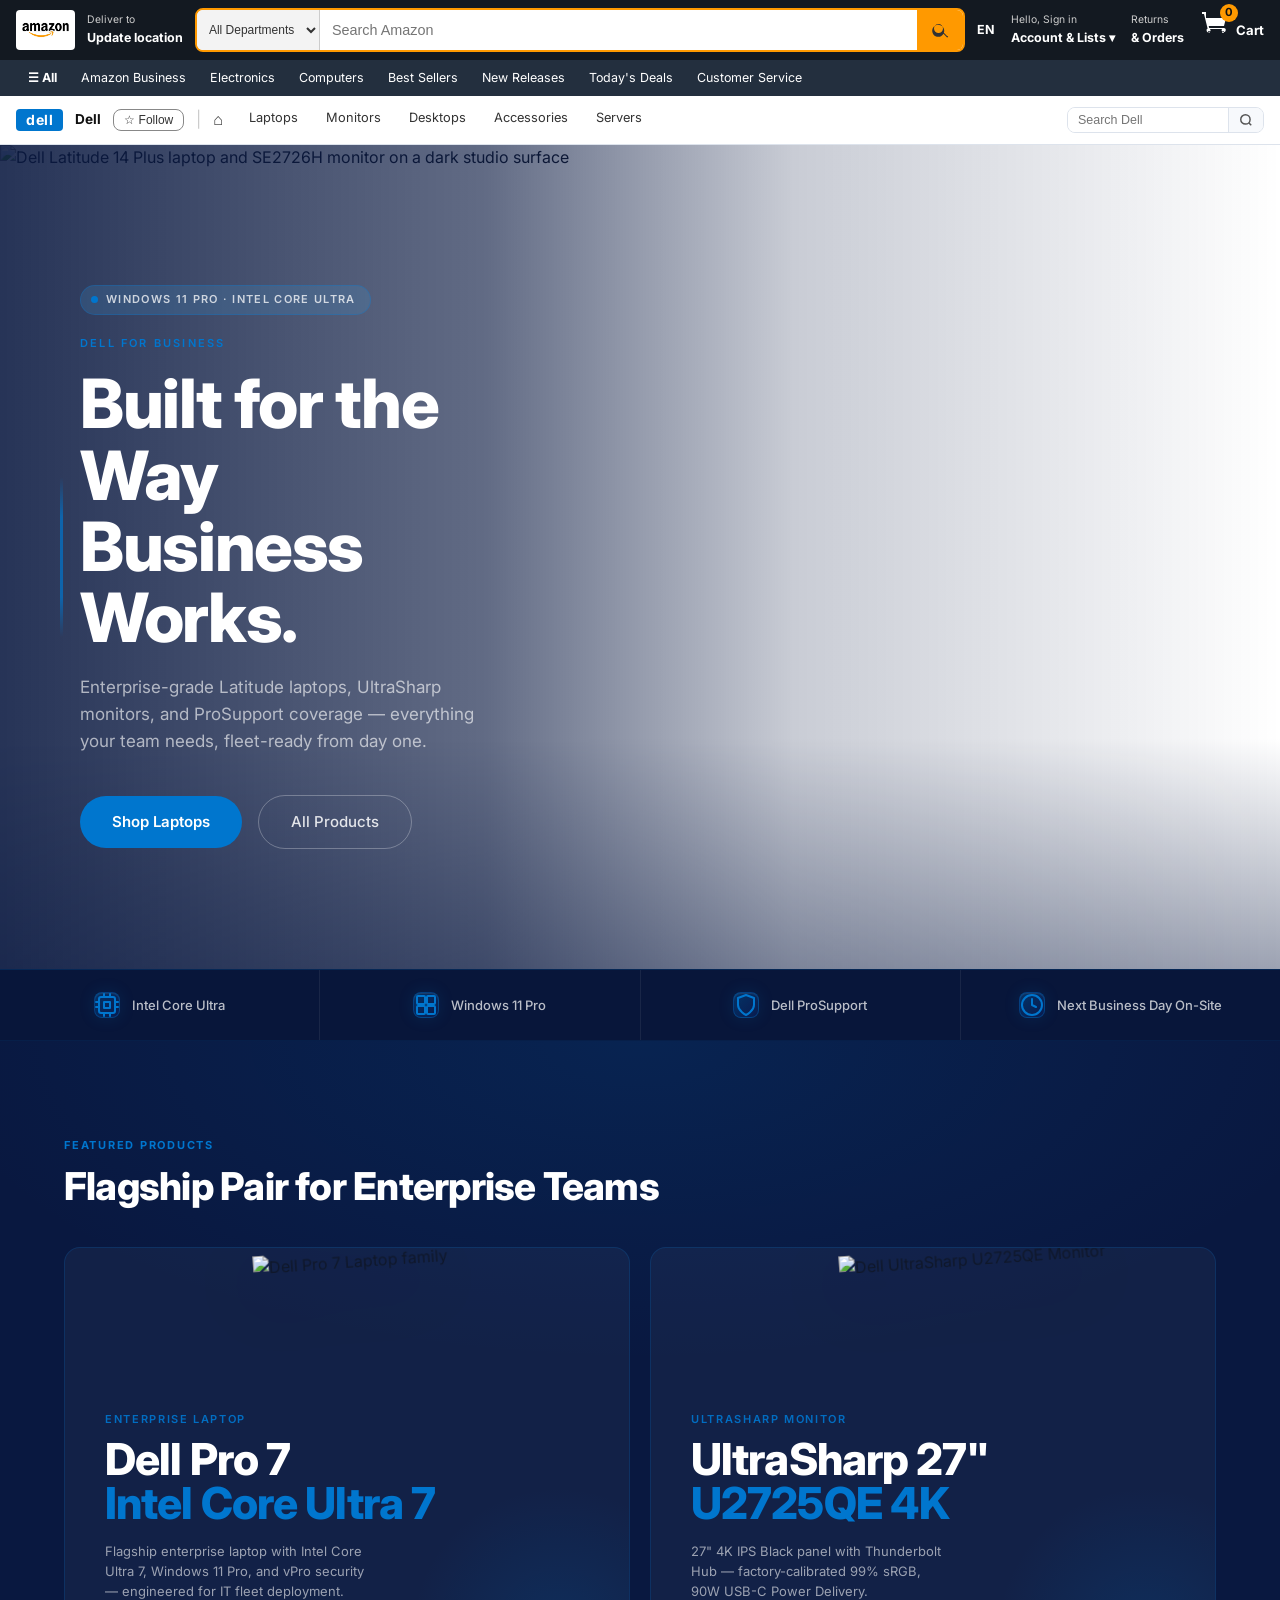
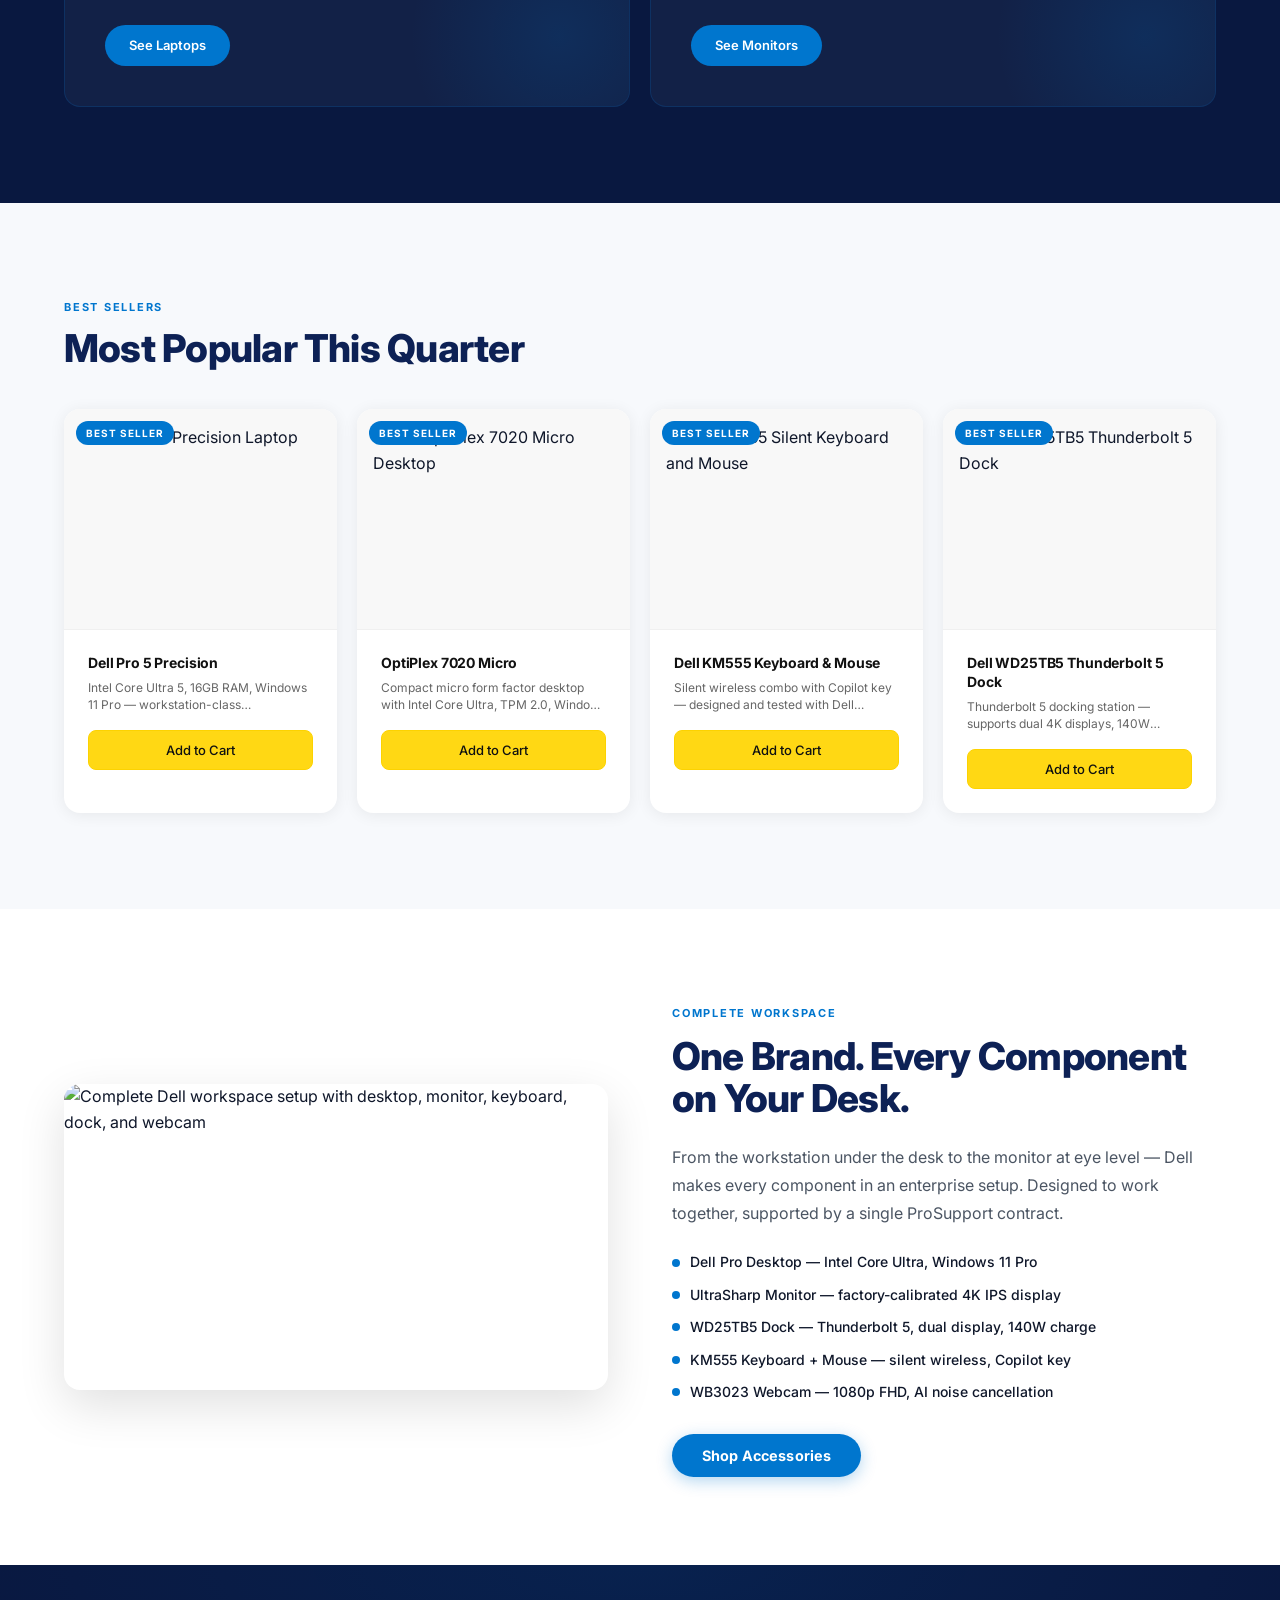
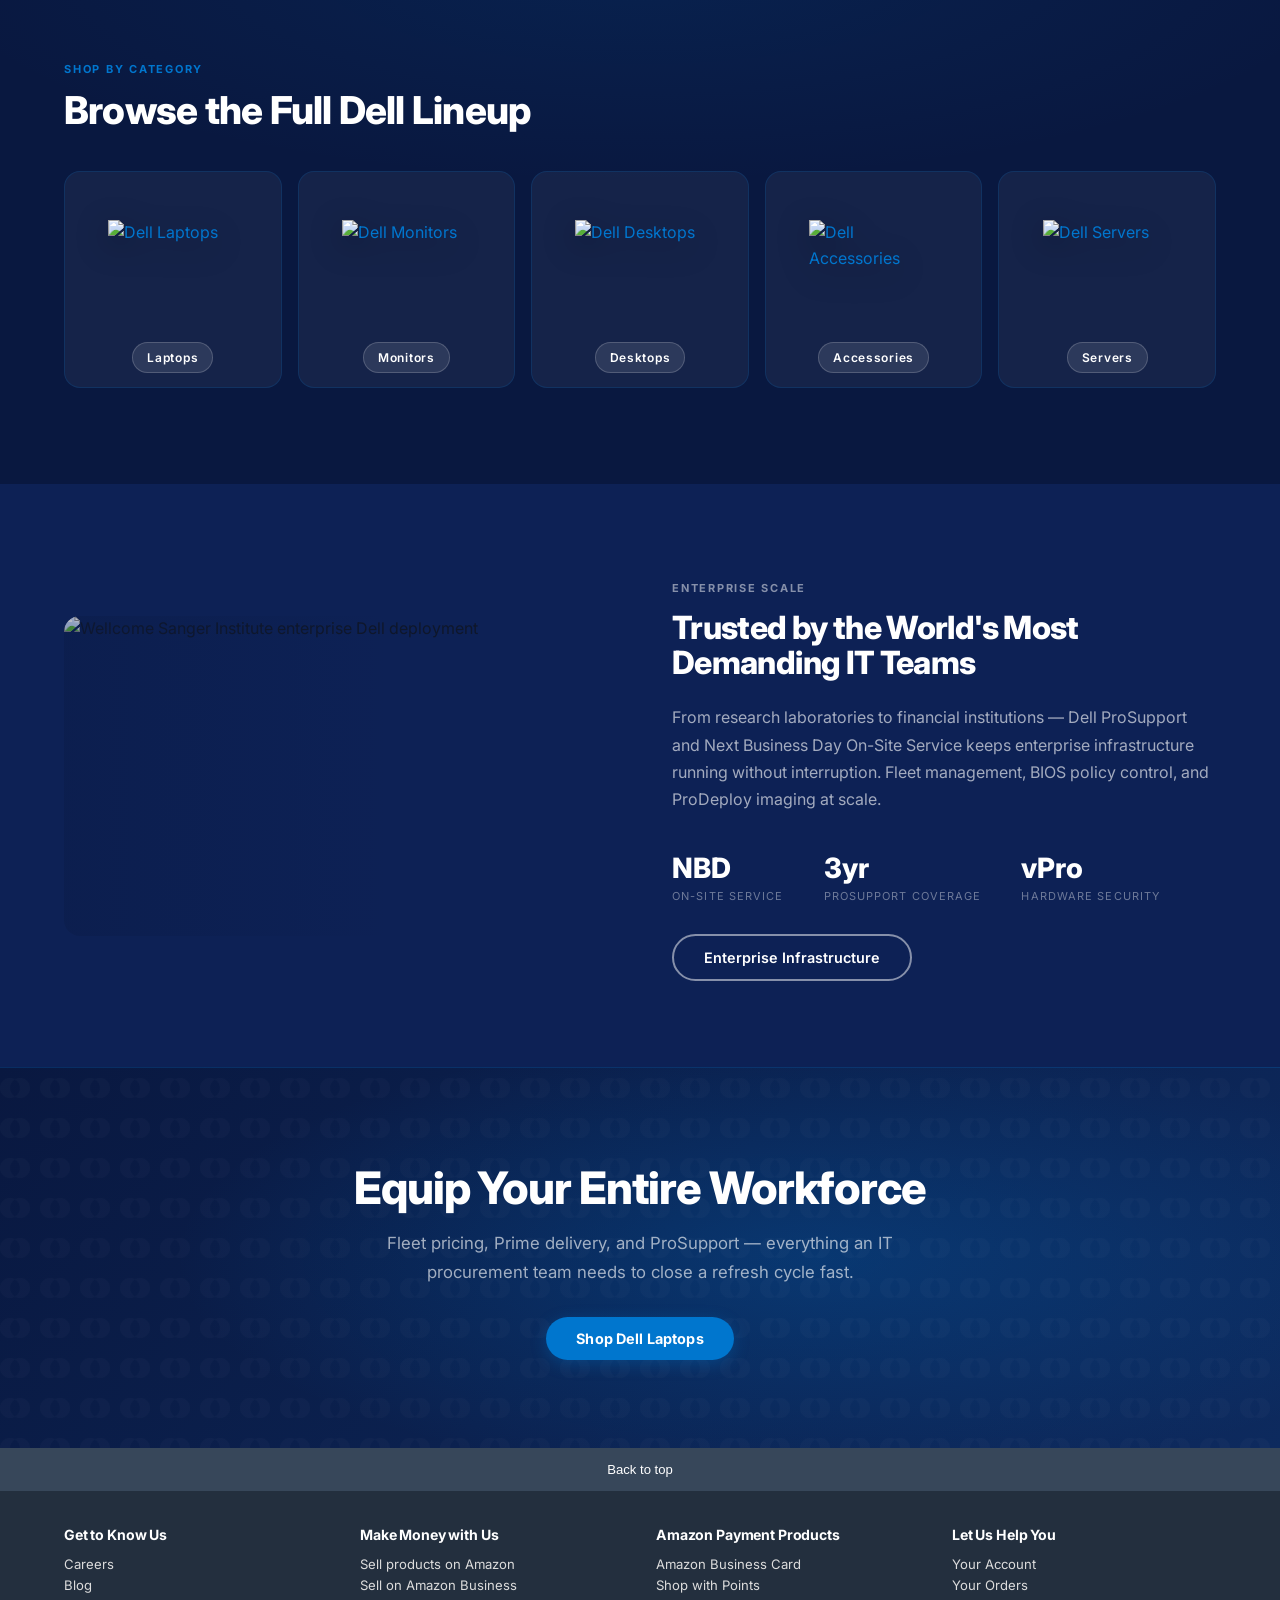
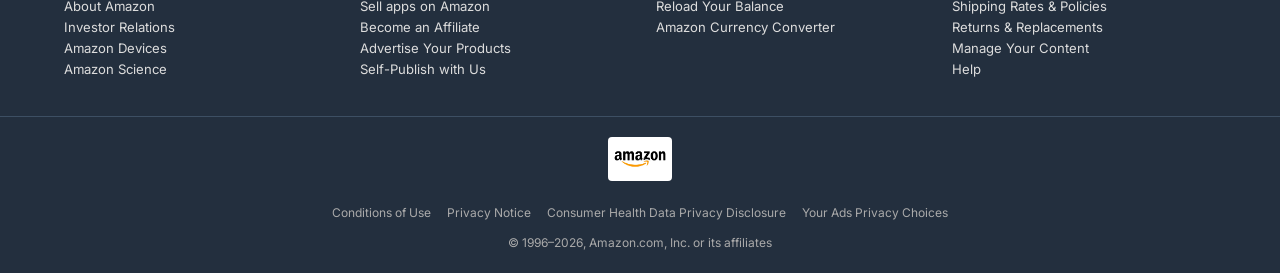
==== index.html @ 167cfe48 "Add homepage — hero embed, featured duo, best sellers, workspace, category tiles, enterprise strip C" ====
<!DOCTYPE html>
<html lang="en">
<head>
  <meta charset="UTF-8">
  <meta name="viewport" content="width=device-width, initial-scale=1.0">
  <title>Dell Technologies | Dell for Business on Amazon</title>
  <link rel="icon" href="favicon.svg" type="image/svg+xml">
  <link rel="stylesheet" href="styles.css">
  <style>
    /* ── Featured Duo ── */
    .featured-duo {
      background: var(--brand-dark);
      padding: var(--space-2xl) 0;
      position: relative;
      overflow: hidden;
    }
    .featured-duo::before {
      content: '';
      position: absolute;
      inset: 0;
      background: radial-gradient(ellipse 80% 60% at 50% 0%, rgba(0,118,206,0.12) 0%, transparent 70%);
      pointer-events: none;
    }
    .featured-duo .container { position: relative; z-index: 1; }
    .duo-grid {
      display: grid;
      grid-template-columns: 1fr 1fr;
      gap: 20px;
      margin-top: var(--space-lg);
    }
    .duo-card {
      position: relative;
      background: rgba(255,255,255,0.04);
      border: 1px solid rgba(0,118,206,0.2);
      border-radius: 16px;
      overflow: hidden;
      min-height: 460px;
      padding: var(--space-lg);
      display: flex;
      flex-direction: column;
      justify-content: flex-end;
      transition: transform 0.3s ease, box-shadow 0.3s ease;
    }
    .duo-card:hover {
      transform: translateY(-4px);
      box-shadow: 0 24px 48px rgba(0,118,206,0.18);
    }
    .duo-glow {
      position: absolute;
      bottom: -80px;
      right: -80px;
      width: 300px;
      height: 300px;
      background: radial-gradient(ellipse, #0076CE 0%, transparent 70%);
      opacity: 0.15;
      pointer-events: none;
      transition: opacity 0.3s ease;
    }
    .duo-card:hover .duo-glow { opacity: 0.25; }
    .duo-product-img {
      position: absolute;
      top: 0;
      right: -5%;
      width: 70%;
      height: 62%;
      object-fit: contain;
      object-position: right top;
      transform: rotate(-4deg) translateY(-2%);
      filter: drop-shadow(0 20px 40px rgba(0,0,0,0.5));
      pointer-events: none;
    }
    .duo-content { position: relative; z-index: 2; }
    .duo-descriptor {
      font-size: 11px;
      letter-spacing: 0.15em;
      text-transform: uppercase;
      color: rgba(0,118,206,0.9);
      margin-bottom: 8px;
      font-weight: 600;
    }
    .duo-product-name {
      font-size: clamp(28px, 3.5vw, 44px);
      font-weight: 800;
      line-height: 1.0;
      margin-bottom: var(--space-sm);
      letter-spacing: -0.02em;
    }
    .duo-name-main { color: #ffffff; display: block; }
    .duo-name-model { color: #0076CE; display: block; }
    .duo-tagline {
      font-size: 13px;
      color: rgba(255,255,255,0.58);
      line-height: 1.55;
      margin-bottom: var(--space-md);
      max-width: 260px;
    }
    .duo-cta {
      display: inline-flex;
      align-items: center;
      padding: 10px 24px;
      background: var(--brand-blue);
      color: #ffffff;
      border-radius: 999px;
      font-size: 13px;
      font-weight: 600;
      cursor: pointer;
      transition: opacity 0.2s ease, transform 0.2s ease;
      text-decoration: none;
    }
    .duo-cta:hover { opacity: 0.88; transform: scale(1.02); text-decoration: none; }

    /* ── Best Sellers ── */
    .best-sellers {
      background: var(--light-gray);
      padding: var(--space-2xl) 0;
    }
    .best-sellers-grid {
      display: grid;
      grid-template-columns: repeat(4, 1fr);
      gap: 20px;
      margin-top: var(--space-lg);
    }
    .product-card {
      position: relative;
      background: #ffffff;
      border-radius: 16px;
      box-shadow: var(--card-shadow);
      overflow: hidden;
      transition: transform 0.25s ease, box-shadow 0.25s ease;
    }
    .product-card:hover {
      transform: translateY(-4px);
      box-shadow: 0 12px 32px rgba(0,0,0,0.12);
    }
    .best-seller-badge {
      position: absolute;
      top: 12px;
      left: 12px;
      z-index: 2;
      background: var(--brand-blue);
      color: #ffffff;
      font-size: 10px;
      font-weight: 700;
      letter-spacing: 0.1em;
      padding: 4px 10px;
      border-radius: 999px;
    }
    .card-img-wrap {
      position: relative;
      height: 220px;
      background: #f8f8f8;
      overflow: hidden;
    }
    .card-img {
      width: 100%;
      height: 100%;
      object-fit: contain;
      padding: 16px;
    }
    .card-body {
      padding: var(--space-md);
      border-top: 1px solid #f0f0f0;
    }
    .card-name {
      font-size: 14px;
      font-weight: 700;
      color: #111111;
      margin-bottom: 6px;
      line-height: 1.35;
    }
    .card-desc {
      font-size: 12px;
      color: #666666;
      line-height: 1.45;
      margin-bottom: var(--space-sm);
      display: -webkit-box;
      -webkit-line-clamp: 2;
      -webkit-box-orient: vertical;
      overflow: hidden;
    }
    .card-atc {
      display: block;
      width: 100%;
      padding: 9px 0;
      background: #FFD814;
      border: 1px solid #FCD200;
      border-radius: 8px;
      font-size: 13px;
      font-weight: 500;
      color: #0F1111;
      text-align: center;
      cursor: pointer;
    }

    /* ── Complete Workspace ── */
    .workspace-section {
      background: var(--white);
      padding: var(--space-2xl) 0;
    }
    .workspace-inner {
      display: grid;
      grid-template-columns: 1fr 1fr;
      gap: var(--space-xl);
      align-items: center;
    }
    .workspace-visual {
      border-radius: 16px;
      overflow: hidden;
      box-shadow: 0 16px 48px rgba(0,0,0,0.12);
    }
    .workspace-visual img {
      width: 100%;
      height: 100%;
      object-fit: cover;
      display: block;
    }
    .workspace-content {}
    .workspace-content .eyebrow {
      display: block;
      font-size: 11px;
      font-weight: 700;
      letter-spacing: 0.16em;
      text-transform: uppercase;
      color: var(--brand-blue);
      margin-bottom: 12px;
    }
    .workspace-content h2 {
      color: var(--brand-dark-tint);
      margin-bottom: var(--space-md);
    }
    .workspace-content p {
      color: var(--text-muted);
      font-size: 1rem;
      line-height: 1.75;
      margin-bottom: var(--space-md);
    }
    .workspace-includes {
      display: flex;
      flex-direction: column;
      gap: 10px;
      margin-bottom: var(--space-lg);
    }
    .workspace-item {
      display: flex;
      align-items: center;
      gap: 10px;
      font-size: 14px;
      color: var(--text);
      font-weight: 500;
    }
    .workspace-item-dot {
      width: 8px;
      height: 8px;
      border-radius: 50%;
      background: var(--brand-blue);
      flex-shrink: 0;
    }

    /* ── Category Tiles ── */
    .category-tiles-section {
      background: var(--brand-dark);
      padding: var(--space-2xl) 0;
      position: relative;
      overflow: hidden;
    }
    .category-tiles-section::before {
      content: '';
      position: absolute;
      inset: 0;
      background: radial-gradient(ellipse 80% 60% at 50% 0%, rgba(0,118,206,0.1) 0%, transparent 70%);
      pointer-events: none;
    }
    .category-tiles-section .container { position: relative; z-index: 1; }
    .tiles-grid {
      display: grid;
      grid-template-columns: repeat(5, 1fr);
      gap: 16px;
      margin-top: var(--space-lg);
    }
    .category-tile {
      position: relative;
      background: rgba(255,255,255,0.05);
      border: 1px solid rgba(0,118,206,0.18);
      border-radius: 16px;
      overflow: hidden;
      aspect-ratio: 1;
      display: flex;
      flex-direction: column;
      align-items: center;
      justify-content: center;
      cursor: pointer;
      transition: transform 0.2s ease, background 0.2s ease, box-shadow 0.2s ease;
      text-decoration: none;
    }
    .category-tile:hover {
      transform: scale(1.04);
      background: rgba(0,118,206,0.12);
      box-shadow: 0 8px 24px rgba(0,118,206,0.2);
      text-decoration: none;
    }
    .tile-img {
      width: 60%;
      height: 55%;
      object-fit: contain;
      filter: drop-shadow(0 8px 16px rgba(0,0,0,0.4));
    }
    .tile-label {
      position: absolute;
      bottom: 14px;
      background: rgba(255,255,255,0.1);
      color: #ffffff;
      font-size: 12px;
      font-weight: 600;
      letter-spacing: 0.06em;
      padding: 5px 14px;
      border-radius: 999px;
      border: 1px solid rgba(255,255,255,0.18);
    }

    /* ── Enterprise Strip ── */
    .enterprise-strip {
      background: var(--brand-dark-tint);
      padding: var(--space-2xl) 0;
      position: relative;
      overflow: hidden;
    }
    .enterprise-inner {
      display: grid;
      grid-template-columns: 1fr 1fr;
      gap: var(--space-xl);
      align-items: center;
    }
    .enterprise-visual {
      position: relative;
      border-radius: 16px;
      overflow: hidden;
      min-height: 320px;
    }
    .enterprise-visual img {
      width: 100%;
      height: 100%;
      object-fit: cover;
      display: block;
    }
    .enterprise-visual-overlay {
      position: absolute;
      inset: 0;
      background: linear-gradient(90deg, rgba(9,24,64,0.3) 0%, transparent 60%);
    }
    .enterprise-content {}
    .enterprise-content .eyebrow {
      display: block;
      font-size: 11px;
      font-weight: 700;
      letter-spacing: 0.16em;
      text-transform: uppercase;
      color: rgba(255,255,255,0.5);
      margin-bottom: 12px;
    }
    .enterprise-content h2 {
      color: #ffffff;
      margin-bottom: var(--space-md);
      font-size: clamp(1.6rem, 2.5vw, 2.2rem);
    }
    .enterprise-content p {
      color: rgba(255,255,255,0.62);
      font-size: 1rem;
      line-height: 1.7;
      margin-bottom: var(--space-lg);
    }
    .enterprise-stats {
      display: flex;
      gap: var(--space-lg);
      margin-bottom: var(--space-lg);
    }
    .e-stat {}
    .e-stat-num {
      font-size: 28px;
      font-weight: 800;
      color: #ffffff;
      display: block;
      line-height: 1.1;
    }
    .e-stat-label {
      font-size: 11px;
      text-transform: uppercase;
      letter-spacing: 0.1em;
      color: rgba(255,255,255,0.4);
      margin-top: 4px;
      display: block;
    }

    /* ── CTA Banner ── */
    .cta-banner {
      background: linear-gradient(135deg, var(--brand-dark) 0%, #0d2a5e 100%);
      padding: var(--space-2xl) 0;
      text-align: center;
      border-top: 1px solid rgba(0,118,206,0.2);
    }
    .cta-banner h2 {
      color: #ffffff;
      margin-bottom: var(--space-sm);
    }
    .cta-banner p {
      color: rgba(255,255,255,0.62);
      font-size: 1.05rem;
      margin-bottom: var(--space-lg);
    }

    /* ── Section header shared ── */
    .section-eyebrow {
      display: block;
      font-size: 11px;
      font-weight: 700;
      letter-spacing: 0.16em;
      text-transform: uppercase;
      color: var(--brand-blue);
      margin-bottom: 10px;
    }
    .section-dark .section-eyebrow { color: rgba(255,255,255,0.5); }

    /* ── Responsive ── */
    @media (max-width: 1024px) {
      .tiles-grid { grid-template-columns: repeat(3, 1fr); }
    }
    @media (max-width: 768px) {
      .duo-grid { grid-template-columns: 1fr; }
      .duo-card { min-height: 340px; }
      .duo-product-img { width: 55%; opacity: 0.35; }
      .best-sellers-grid { grid-template-columns: repeat(2, 1fr); }
      .workspace-inner { grid-template-columns: 1fr; }
      .enterprise-inner { grid-template-columns: 1fr; }
      .tiles-grid { grid-template-columns: repeat(2, 1fr); }
      .enterprise-stats { flex-wrap: wrap; gap: var(--space-md); }
    }
  </style>
</head>
<body>

<div id="site-header"></div>

<!-- ══════════════════════════════════════════
     HERO — Style 3 Full-Bleed (embedded)
══════════════════════════════════════════ -->
<style>
  .hero-dell-v2 {
    --brand-color: #0076CE;
    --brand-dark:  #091840;
    --brand-mid:   color-mix(in srgb, #0076CE 60%, #000000);
    --brand-light: color-mix(in srgb, #0076CE 12%, #ffffff);
  }
  .hero { position: relative; width: 100%; overflow: hidden; }
  .hero-eyebrow {
    display: block;
    font-size: 11px;
    letter-spacing: 0.2em;
    text-transform: uppercase;
    color: var(--brand-color);
    margin-bottom: 16px;
    font-weight: 600;
  }
  .hero-headline {
    font-size: clamp(38px, 5.5vw, 68px);
    font-weight: 800;
    color: #ffffff;
    line-height: 1.05;
    letter-spacing: -0.02em;
    margin-bottom: 20px;
  }
  .hero-sub {
    font-size: 17px;
    color: rgba(255,255,255,0.62);
    line-height: 1.6;
    margin-bottom: 40px;
    max-width: 440px;
  }
  .hero-actions { display: flex; gap: 16px; align-items: center; flex-wrap: wrap; }
  .btn-hero-primary {
    padding: 14px 32px;
    background: var(--brand-color);
    color: #ffffff;
    border-radius: 999px;
    font-size: 15px;
    font-weight: 600;
    cursor: pointer;
    transition: transform 0.2s ease, opacity 0.2s ease;
    border: none;
    outline: none;
    text-decoration: none;
    display: inline-block;
  }
  .btn-hero-primary:hover { transform: scale(1.03); opacity: 0.9; }
  .btn-hero-secondary {
    padding: 14px 32px;
    background: transparent;
    color: rgba(255,255,255,0.85);
    border-radius: 999px;
    border: 1px solid rgba(255,255,255,0.28);
    font-size: 15px;
    font-weight: 500;
    cursor: pointer;
    transition: border-color 0.2s ease, color 0.2s ease;
    text-decoration: none;
    display: inline-block;
  }
  .btn-hero-secondary:hover { border-color: rgba(255,255,255,0.65); color: #ffffff; }
  .hero-feature-strip {
    display: flex;
    align-items: stretch;
    background: color-mix(in srgb, var(--brand-dark) 90%, #000000);
    border-top: 1px solid color-mix(in srgb, var(--brand-color) 18%, transparent);
    border-bottom: 1px solid color-mix(in srgb, var(--brand-color) 10%, transparent);
  }
  .feature-item {
    display: flex;
    align-items: center;
    gap: 12px;
    flex: 1;
    justify-content: center;
    padding: 22px 24px;
    border-right: 1px solid rgba(255,255,255,0.07);
  }
  .feature-item:last-child { border-right: none; }
  .feature-icon { width: 26px; height: 26px; color: var(--brand-color); flex-shrink: 0; }
  .feature-label { font-size: 13px; font-weight: 500; color: rgba(255,255,255,0.72); white-space: nowrap; }
  @media (max-width: 768px) {
    .hero-feature-strip { flex-wrap: wrap; }
    .feature-item { min-width: 50%; border-right: none; border-bottom: 1px solid rgba(255,255,255,0.07); }
    .feature-item:nth-child(odd) { border-right: 1px solid rgba(255,255,255,0.07); }
  }
  .hero-s3 { position: relative; min-height: 680px; overflow: hidden; }
  .s3-bg-img { position: absolute; inset: 0; width: 100%; height: 100%; object-fit: cover; object-position: center 30%; }
  .s3-overlay {
    position: absolute;
    inset: 0;
    background:
      linear-gradient(90deg,
        color-mix(in srgb, var(--brand-dark) 88%, transparent) 0%,
        color-mix(in srgb, var(--brand-dark) 64%, transparent) 38%,
        color-mix(in srgb, var(--brand-dark) 22%, transparent) 62%,
        transparent 100%
      ),
      linear-gradient(to top, color-mix(in srgb, var(--brand-dark) 40%, transparent) 0%, transparent 28%);
  }
  .s3-accent-rule {
    position: absolute;
    left: 60px;
    top: 50%;
    transform: translateY(-50%);
    width: 3px;
    height: 160px;
    background: linear-gradient(to bottom, transparent, var(--brand-color) 25%, var(--brand-color) 75%, transparent);
    opacity: 0.7;
    border-radius: 2px;
  }
  .s3-content { position: relative; z-index: 2; padding: 140px 80px 120px; max-width: 580px; }
  .s3-headline-break { display: block; }
  .s3-badge {
    display: inline-flex;
    align-items: center;
    gap: 8px;
    background: color-mix(in srgb, var(--brand-color) 14%, rgba(255,255,255,0.06));
    border: 1px solid color-mix(in srgb, var(--brand-color) 32%, transparent);
    border-radius: 999px;
    padding: 5px 14px 5px 10px;
    margin-bottom: 20px;
  }
  .s3-badge-dot { width: 7px; height: 7px; border-radius: 50%; background: var(--brand-color); flex-shrink: 0; }
  .s3-badge-text { font-size: 11px; font-weight: 600; letter-spacing: 0.12em; text-transform: uppercase; color: rgba(255,255,255,0.75); }
  @media (max-width: 1024px) { .s3-content { padding: 120px 60px 100px; } .s3-accent-rule { left: 40px; } }
  @media (max-width: 768px) {
    .hero-s3 { min-height: 560px; }
    .s3-overlay { background: color-mix(in srgb, var(--brand-dark) 80%, transparent); }
    .s3-accent-rule { display: none; }
    .s3-content { padding: 80px 24px 60px; max-width: 100%; }
    .hero-sub { max-width: 100%; }
  }
</style>

<section class="hero hero-s3 hero-dell-v2">
  <img class="s3-bg-img"
    src="https://i.dell.com/is/image/DellContent/content/dam/ss2/page-specific/dell-homepage/en/shutterstock-2352697593-na-spring-sale-db14250nt-se2726h-2560x900.jpg?fmt=pjpg&pscan=auto&scl=1&hei=900&wid=2560&resMode=sharp2&size=2560,900&op_usm=1.75,0.3,2,0"
    alt="Dell Latitude 14 Plus laptop and SE2726H monitor on a dark studio surface"
    width="2560" height="900" loading="eager" fetchpriority="high">
  <div class="s3-overlay" aria-hidden="true"></div>
  <div class="s3-accent-rule" aria-hidden="true"></div>
  <div class="s3-content">
    <div class="s3-badge" aria-hidden="true">
      <span class="s3-badge-dot"></span>
      <span class="s3-badge-text">Windows 11 Pro · Intel Core Ultra</span>
    </div>
    <span class="hero-eyebrow">Dell for Business</span>
    <h1 class="hero-headline">
      <span class="s3-headline-break">Built for the Way</span>
      Business Works.
    </h1>
    <p class="hero-sub">
      Enterprise-grade Latitude laptops, UltraSharp monitors, and ProSupport coverage —
      everything your team needs, fleet-ready from day one.
    </p>
    <div class="hero-actions">
      <a class="btn-hero-primary" href="laptops.html">Shop Laptops</a>
      <a class="btn-hero-secondary" href="#all-products">All Products</a>
    </div>
  </div>
</section>

<div class="hero-feature-strip hero-dell-v2">
  <div class="feature-item">
    <svg class="feature-icon" viewBox="0 0 24 24" fill="none" stroke="currentColor" stroke-width="2" stroke-linecap="round" stroke-linejoin="round" aria-hidden="true">
      <rect x="4" y="4" width="16" height="16" rx="2"/><rect x="9" y="9" width="6" height="6"/>
      <line x1="9" y1="1" x2="9" y2="4"/><line x1="15" y1="1" x2="15" y2="4"/>
      <line x1="9" y1="20" x2="9" y2="23"/><line x1="15" y1="20" x2="15" y2="23"/>
      <line x1="20" y1="9" x2="23" y2="9"/><line x1="20" y1="14" x2="23" y2="14"/>
      <line x1="1" y1="9" x2="4" y2="9"/><line x1="1" y1="14" x2="4" y2="14"/>
    </svg>
    <span class="feature-label">Intel Core Ultra</span>
  </div>
  <div class="feature-item">
    <svg class="feature-icon" viewBox="0 0 24 24" fill="none" stroke="currentColor" stroke-width="2" stroke-linecap="round" stroke-linejoin="round" aria-hidden="true">
      <rect x="3" y="3" width="8" height="8" rx="1"/><rect x="13" y="3" width="8" height="8" rx="1"/>
      <rect x="3" y="13" width="8" height="8" rx="1"/><rect x="13" y="13" width="8" height="8" rx="1"/>
    </svg>
    <span class="feature-label">Windows 11 Pro</span>
  </div>
  <div class="feature-item">
    <svg class="feature-icon" viewBox="0 0 24 24" fill="none" stroke="currentColor" stroke-width="2" stroke-linecap="round" stroke-linejoin="round" aria-hidden="true">
      <path d="M12 22s8-4 8-10V5l-8-3-8 3v7c0 6 8 10 8 10z"/>
    </svg>
    <span class="feature-label">Dell ProSupport</span>
  </div>
  <div class="feature-item">
    <svg class="feature-icon" viewBox="0 0 24 24" fill="none" stroke="currentColor" stroke-width="2" stroke-linecap="round" stroke-linejoin="round" aria-hidden="true">
      <circle cx="12" cy="12" r="10"/><polyline points="12 6 12 12 16 14"/>
    </svg>
    <span class="feature-label">Next Business Day On-Site</span>
  </div>
</div>


<!-- ══════════════════════════════════════════
     FEATURED PRODUCTS DUO
     Dell Pro 7 Laptop + UltraSharp U2725QE
══════════════════════════════════════════ -->
<section class="featured-duo section-fade" id="featured">
  <div class="container">
    <span class="section-eyebrow">FEATURED PRODUCTS</span>
    <h2 style="color:#ffffff; margin-bottom: var(--space-lg);">Flagship Pair for Enterprise Teams</h2>
    <div class="duo-grid">

      <div class="duo-card">
        <div class="duo-glow"></div>
        <img class="duo-product-img"
          src="https://i.dell.com/is/image/DellContent/content/dam/documents-and-videos/dv2/pan-dell/en/product-launch/laptops-and-2n1s/dell-pro-laptops/dell-pro-7-p703260-p703265-p704260-p704265/site-banners/2601g0170-gl-bb-site-dell-pro-7-laptop-p703260-p704260-family-shot-1610x906-intel.jpg?wid=1610&hei=906"
          alt="Dell Pro 7 Laptop family">
        <div class="duo-content">
          <p class="duo-descriptor">ENTERPRISE LAPTOP</p>
          <h3 class="duo-product-name">
            <span class="duo-name-main">Dell Pro 7</span>
            <span class="duo-name-model">Intel Core Ultra 7</span>
          </h3>
          <p class="duo-tagline">Flagship enterprise laptop with Intel Core Ultra 7, Windows 11 Pro, and vPro security — engineered for IT fleet deployment.</p>
          <a class="duo-cta" href="laptops.html">See Laptops</a>
        </div>
      </div>

      <div class="duo-card">
        <div class="duo-glow"></div>
        <img class="duo-product-img"
          src="https://m.media-amazon.com/images/I/81VN59ERV0L._AC_SL1500_.jpg"
          alt="Dell UltraSharp U2725QE Monitor">
        <div class="duo-content">
          <p class="duo-descriptor">ULTRASHARP MONITOR</p>
          <h3 class="duo-product-name">
            <span class="duo-name-main">UltraSharp 27"</span>
            <span class="duo-name-model">U2725QE 4K</span>
          </h3>
          <p class="duo-tagline">27" 4K IPS Black panel with Thunderbolt Hub — factory-calibrated 99% sRGB, 90W USB-C Power Delivery.</p>
          <a class="duo-cta" href="monitors.html">See Monitors</a>
        </div>
      </div>

    </div>
  </div>
</section>


<!-- ══════════════════════════════════════════
     BEST SELLERS
══════════════════════════════════════════ -->
<section class="best-sellers section-fade" id="best-sellers">
  <div class="container">
    <span class="section-eyebrow" style="color: var(--brand-blue);">BEST SELLERS</span>
    <h2 style="color: var(--brand-dark-tint); margin-bottom: var(--space-lg);">Most Popular This Quarter</h2>
    <div class="best-sellers-grid">

      <div class="product-card">
        <span class="best-seller-badge">BEST SELLER</span>
        <div class="card-img-wrap">
          <img class="card-img"
            src="https://i.dell.com/is/image/DellContent/content/dam/documents-and-videos/dv2/pan-dell/en/product-launch/laptops-and-2n1s/dell-pro-laptops/dell-pro-5-precision-pw514260-pw516260-pw514265-pw516265/site-banners/2601g0167-gl-bb-site-dell-pro-5-precision-laptops-pw514260-pw516260-1610x906-intel-clean.jpg?wid=1610&hei=906"
            alt="Dell Pro 5 Precision Laptop">
        </div>
        <div class="card-body">
          <h4 class="card-name">Dell Pro 5 Precision</h4>
          <p class="card-desc">Intel Core Ultra 5, 16GB RAM, Windows 11 Pro — workstation-class performance for demanding enterprise workflows.</p>
          <span class="card-atc">Add to Cart</span>
        </div>
      </div>

      <div class="product-card">
        <span class="best-seller-badge">BEST SELLER</span>
        <div class="card-img-wrap">
          <img class="card-img"
            src="https://m.media-amazon.com/images/I/71XLT2yFKYL._AC_SL1500_.jpg"
            alt="Dell OptiPlex 7020 Micro Desktop">
        </div>
        <div class="card-body">
          <h4 class="card-name">OptiPlex 7020 Micro</h4>
          <p class="card-desc">Compact micro form factor desktop with Intel Core Ultra, TPM 2.0, Windows 11 Pro — fits under any monitor.</p>
          <span class="card-atc">Add to Cart</span>
        </div>
      </div>

      <div class="product-card">
        <span class="best-seller-badge">BEST SELLER</span>
        <div class="card-img-wrap">
          <img class="card-img"
            src="https://m.media-amazon.com/images/I/71RK4N4b0cL._AC_SL1500_.jpg"
            alt="Dell KM555 Silent Keyboard and Mouse">
        </div>
        <div class="card-body">
          <h4 class="card-name">Dell KM555 Keyboard &amp; Mouse</h4>
          <p class="card-desc">Silent wireless combo with Copilot key — designed and tested with Dell Latitude, Precision, and OptiPlex systems.</p>
          <span class="card-atc">Add to Cart</span>
        </div>
      </div>

      <div class="product-card">
        <span class="best-seller-badge">BEST SELLER</span>
        <div class="card-img-wrap">
          <img class="card-img"
            src="https://m.media-amazon.com/images/I/61Xeh0M5idL._AC_SL1500_.jpg"
            alt="Dell WD25TB5 Thunderbolt 5 Dock">
        </div>
        <div class="card-body">
          <h4 class="card-name">Dell WD25TB5 Thunderbolt 5 Dock</h4>
          <p class="card-desc">Thunderbolt 5 docking station — supports dual 4K displays, 140W charging, and full port replication for Latitude fleets.</p>
          <span class="card-atc">Add to Cart</span>
        </div>
      </div>

    </div>
  </div>
</section>


<!-- ══════════════════════════════════════════
     COMPLETE WORKSPACE SECTION
══════════════════════════════════════════ -->
<section class="workspace-section section-fade" id="workspace">
  <div class="container">
    <div class="workspace-inner">
      <div class="workspace-visual">
        <img
          src="https://i.dell.com/is/image/DellContent/content/dam/ss2/page-specific/dell-homepage/na/promo-carousel/wtn-showc-cons-dell-pc14250-e2725hm-km555-wd25-wl3024-wb3023-uhp-2604-01-us-promo-c-lf-1610x906.jpg?wid=1610&hei=906"
          alt="Complete Dell workspace setup with desktop, monitor, keyboard, dock, and webcam"
          width="1610" height="906">
      </div>
      <div class="workspace-content">
        <span class="eyebrow">COMPLETE WORKSPACE</span>
        <h2>One Brand. Every Component on Your Desk.</h2>
        <p>From the workstation under the desk to the monitor at eye level — Dell makes every component in an enterprise setup. Designed to work together, supported by a single ProSupport contract.</p>
        <div class="workspace-includes">
          <div class="workspace-item">
            <span class="workspace-item-dot"></span>
            <span>Dell Pro Desktop — Intel Core Ultra, Windows 11 Pro</span>
          </div>
          <div class="workspace-item">
            <span class="workspace-item-dot"></span>
            <span>UltraSharp Monitor — factory-calibrated 4K IPS display</span>
          </div>
          <div class="workspace-item">
            <span class="workspace-item-dot"></span>
            <span>WD25TB5 Dock — Thunderbolt 5, dual display, 140W charge</span>
          </div>
          <div class="workspace-item">
            <span class="workspace-item-dot"></span>
            <span>KM555 Keyboard + Mouse — silent wireless, Copilot key</span>
          </div>
          <div class="workspace-item">
            <span class="workspace-item-dot"></span>
            <span>WB3023 Webcam — 1080p FHD, AI noise cancellation</span>
          </div>
        </div>
        <a class="btn-brand" href="accessories.html">Shop Accessories</a>
      </div>
    </div>
  </div>
</section>


<!-- ══════════════════════════════════════════
     CATEGORY TILES
══════════════════════════════════════════ -->
<section class="category-tiles-section section-fade" id="all-products">
  <div class="container">
    <span class="section-eyebrow">SHOP BY CATEGORY</span>
    <h2 style="color:#ffffff; margin-bottom: var(--space-lg);">Browse the Full Dell Lineup</h2>
    <div class="tiles-grid">

      <a class="category-tile" href="laptops.html">
        <img class="tile-img"
          src="https://i.dell.com/is/image/DellContent/content/dam/documents-and-videos/dv2/pan-dell/en/product-launch/laptops-and-2n1s/dell-pro-laptops/dell-pro-7-p703260-p703265-p704260-p704265/site-banners/2601g0170-gl-bb-site-dell-pro-7-laptop-p703260-p704260-family-shot-1610x906-intel.jpg?wid=400&hei=225"
          alt="Dell Laptops">
        <span class="tile-label">Laptops</span>
      </a>

      <a class="category-tile" href="monitors.html">
        <img class="tile-img"
          src="https://m.media-amazon.com/images/I/81VN59ERV0L._AC_SL1500_.jpg"
          alt="Dell Monitors">
        <span class="tile-label">Monitors</span>
      </a>

      <a class="category-tile" href="desktops.html">
        <img class="tile-img"
          src="https://m.media-amazon.com/images/I/71XLT2yFKYL._AC_SL1500_.jpg"
          alt="Dell Desktops">
        <span class="tile-label">Desktops</span>
      </a>

      <a class="category-tile" href="accessories.html">
        <img class="tile-img"
          src="https://m.media-amazon.com/images/I/61Xeh0M5idL._AC_SL1500_.jpg"
          alt="Dell Accessories">
        <span class="tile-label">Accessories</span>
      </a>

      <a class="category-tile" href="servers.html">
        <img class="tile-img"
          src="https://i.dell.com/is/image/DellContent/content/dam/ss2/product-images/dell-enterprise-products/enterprise-systems/poweredge/r760xs/media-gallery/server-poweredge-r760xs-black-gallery-5.psd?fmt=pjpg&pscan=auto&scl=1&hei=906&wid=1610&qlt=100,1&resMode=sharp2&size=1610,906"
          alt="Dell Servers">
        <span class="tile-label">Servers</span>
      </a>

    </div>
  </div>
</section>


<!-- ══════════════════════════════════════════
     ENTERPRISE CREDIBILITY STRIP
══════════════════════════════════════════ -->
<section class="enterprise-strip section-fade">
  <div class="container">
    <div class="enterprise-inner">
      <div class="enterprise-visual">
        <img
          src="https://i.dell.com/is/image/DellContent/content/dam/ss2/product-images/page/uber/b2l-wellcome-sanger-institute-2880x1620.jpg?fmt=pjpg&op_usm=1.75,0.3,2,0&resMode=sharp2&wid=2880&hei=1620"
          alt="Wellcome Sanger Institute enterprise Dell deployment"
          width="2048" height="1152">
        <div class="enterprise-visual-overlay"></div>
      </div>
      <div class="enterprise-content">
        <span class="eyebrow">ENTERPRISE SCALE</span>
        <h2>Trusted by the World's Most Demanding IT Teams</h2>
        <p>From research laboratories to financial institutions — Dell ProSupport and Next Business Day On-Site Service keeps enterprise infrastructure running without interruption. Fleet management, BIOS policy control, and ProDeploy imaging at scale.</p>
        <div class="enterprise-stats">
          <div class="e-stat">
            <span class="e-stat-num">NBD</span>
            <span class="e-stat-label">On-Site Service</span>
          </div>
          <div class="e-stat">
            <span class="e-stat-num">3yr</span>
            <span class="e-stat-label">ProSupport Coverage</span>
          </div>
          <div class="e-stat">
            <span class="e-stat-num">vPro</span>
            <span class="e-stat-label">Hardware Security</span>
          </div>
        </div>
        <a class="btn-outline" href="servers.html">Enterprise Infrastructure</a>
      </div>
    </div>
  </div>
</section>


<!-- ══════════════════════════════════════════
     CTA FOOTER BANNER
══════════════════════════════════════════ -->
<section class="cta-banner section-fade">
  <div class="container">
    <h2>Equip Your Entire Workforce</h2>
    <p>Fleet pricing, Prime delivery, and ProSupport — everything an IT procurement team needs to close a refresh cycle fast.</p>
    <a class="btn-brand" href="laptops.html">Shop Dell Laptops</a>
  </div>
</section>


<div id="site-footer"></div>
<script src="main.js"></script>
</body>
</html>
---- styles.css ----
/* ============================================================
   Dell Amazon Brand Store — Stylesheet v2 (Design Elevation)
   Brand: #0076CE (blue), #0d2155 (dark navy), #0c32a4 (mid)
   ============================================================ */

@import url('https://fonts.googleapis.com/css2?family=Inter:ital,wght@0,300;0,400;0,500;0,600;0,700;0,800;0,900;1,400&display=swap');

/* 1. CSS Variables
   ============================================================ */
:root {
  --primary:        #0076CE;
  --primary-dark:   #005CA5;
  --primary-deep:   #0d2155;
  --primary-mid:    #0c32a4;
  --brand-blue:     #0076CE;
  --brand-dark:     #091840;
  --brand-dark-tint:#0d2155;
  --brand-mid:      #0c32a4;
  --brand-glow:     rgba(0,118,206,0.4);
  --brand-glow-lg:  rgba(0,118,206,0.2);
  --brand-light:    #E8F1FB;
  --gray:           #6b7280;
  --light-gray:     #f7f9fc;
  --light-bg:       #f7f9fc;
  --lighter-bg:     #eef3fa;
  --border:         #dde3ec;
  --white:          #ffffff;
  --text:           #0f172a;
  --text-muted:     #4b5563;
  --card-shadow:    0 2px 16px rgba(0,0,0,0.07);
  --card-hover:     0 16px 48px rgba(0,118,206,0.22);
  --transition:     0.25s ease;

  /* 8-pt spacing scale */
  --space-xs:  8px;
  --space-sm:  16px;
  --space-md:  24px;
  --space-lg:  40px;
  --space-xl:  64px;
  --space-2xl: 96px;
  --space-3xl: 128px;
}

/* 2. Reset & Base
   ============================================================ */
*, *::before, *::after { box-sizing: border-box; margin: 0; padding: 0; }
html { scroll-behavior: smooth; }
body {
  font-family: 'Inter', -apple-system, BlinkMacSystemFont, 'Segoe UI', Roboto, 'Helvetica Neue', Arial, sans-serif;
  color: var(--text);
  font-size: 16px;
  line-height: 1.6;
  background: var(--white);
  -webkit-font-smoothing: antialiased;
  -moz-osx-font-smoothing: grayscale;
}
img { max-width: 100%; height: auto; display: block; }
a { color: var(--primary); text-decoration: none; }
a:hover { text-decoration: underline; }
ul { list-style: none; }

/* 3. Typography System
   ============================================================ */
h1, h2, h3, h4 { line-height: 1.1; font-weight: 800; letter-spacing: -0.02em; }

/* Display: 68-80px — hero only */
.display-title {
  font-size: clamp(3rem, 6vw, 5rem);
  font-weight: 900;
  line-height: 1.0;
  letter-spacing: -0.03em;
}

/* H1: 48-56px */
h1 {
  font-size: clamp(2.5rem, 4.5vw, 3.5rem);
  letter-spacing: -0.025em;
  line-height: 1.05;
}

/* H2: 36-42px */
h2 {
  font-size: clamp(1.9rem, 3vw, 2.625rem);
  letter-spacing: -0.02em;
  line-height: 1.1;
}

/* H3: 24-28px */
h3 {
  font-size: clamp(1.25rem, 2vw, 1.75rem);
  letter-spacing: -0.015em;
  line-height: 1.2;
}

/* H4: 17-18px */
h4 { font-size: 1.05rem; letter-spacing: -0.01em; font-weight: 700; }

/* Body */
p { margin-bottom: 0; line-height: 1.7; font-size: 1rem; }

/* Label / eyebrow */
.label-sm {
  font-size: 0.7rem;
  font-weight: 700;
  letter-spacing: 0.14em;
  text-transform: uppercase;
}

/* 4. Layout Utilities
   ============================================================ */
.container { max-width: 1200px; margin: 0 auto; padding: 0 24px; }
.section { padding: var(--space-2xl) 0; }
.section-alt { background: var(--light-gray); }
.section-dark {
  background: var(--brand-dark);
  color: var(--white);
  position: relative;
  overflow: hidden;
}
/* Rich depth gradient for dark sections */
.section-dark::before {
  content: '';
  position: absolute;
  inset: 0;
  background: radial-gradient(ellipse 80% 60% at 50% 0%, rgba(0,118,206,0.12) 0%, transparent 70%);
  pointer-events: none;
  z-index: 0;
}
.section-dark > * { position: relative; z-index: 1; }
.section-dark h2, .section-dark h3, .section-dark p { color: var(--white); }
.section-title { text-align: center; margin-bottom: var(--space-lg); }
.section-title .eyebrow {
  font-size: 0.68rem;
  font-weight: 700;
  letter-spacing: 0.16em;
  text-transform: uppercase;
  color: var(--primary);
  margin-bottom: 12px;
  display: block;
}
.section-dark .section-title .eyebrow { color: rgba(255,255,255,0.55); }
.section-title h2 { color: var(--brand-dark-tint); margin-bottom: 14px; }
.section-title p {
  color: var(--text-muted);
  font-size: 1.05rem;
  max-width: 560px;
  margin: 0 auto;
  line-height: 1.75;
}
.section-dark .section-title h2 { color: var(--white); }
.section-dark .section-title p  { color: rgba(255,255,255,0.68); }
.divider {
  width: 36px;
  height: 3px;
  background: linear-gradient(90deg, var(--brand-blue), var(--primary-mid));
  border-radius: 0;
  margin: 16px auto 0;
}

/* 5. Scroll-reveal animations
   Only active when JS has initialized — .js-ready class added to <html>
   This prevents invisible content on slow loads or no-JS contexts
   ============================================================ */
.js-ready .section-fade {
  opacity: 0;
  transform: translateY(28px);
  transition: opacity 0.6s cubic-bezier(0.22, 1, 0.36, 1),
              transform 0.6s cubic-bezier(0.22, 1, 0.36, 1);
}
.js-ready .section-fade.visible {
  opacity: 1;
  transform: translateY(0);
}
.section-fade-delay-1 { transition-delay: 0.1s; }
.section-fade-delay-2 { transition-delay: 0.2s; }
.section-fade-delay-3 { transition-delay: 0.3s; }
.section-fade-delay-4 { transition-delay: 0.4s; }

/* 6. Buttons
   ============================================================ */
.btn {
  display: inline-block;
  padding: 12px 26px;
  border-radius: 8px;
  font-weight: 600;
  font-size: 0.875rem;
  cursor: pointer;
  border: 2px solid transparent;
  transition: all var(--transition);
  white-space: nowrap;
  letter-spacing: 0.01em;
}

/* Amazon yellow "Add to Cart" — keeps Amazon convention */
.btn-primary { background: #FFD814; color: #111; border-color: #FCD200; }
.btn-primary:hover {
  background: #F7CA00;
  border-color: #F7CA00;
  transform: scale(1.02);
  text-decoration: none;
}

/* Primary brand CTA — pill shape, brand blue */
.btn-brand {
  background: var(--brand-blue);
  color: var(--white);
  border-color: var(--brand-blue);
  border-radius: 999px;
  padding: 13px 30px;
  font-size: 0.9rem;
  font-weight: 700;
  letter-spacing: 0.01em;
  box-shadow: 0 4px 16px rgba(0,118,206,0.3);
}
.btn-brand:hover {
  background: var(--primary-dark);
  border-color: var(--primary-dark);
  transform: translateY(-1px);
  box-shadow: 0 6px 24px rgba(0,118,206,0.4);
  text-decoration: none;
}

/* White outline secondary CTA */
.btn-outline {
  background: transparent;
  color: var(--white);
  border: 2px solid rgba(255,255,255,0.5);
  border-radius: 999px;
  padding: 13px 30px;
  font-size: 0.9rem;
  font-weight: 600;
  backdrop-filter: blur(4px);
}
.btn-outline:hover {
  background: rgba(255,255,255,0.14);
  border-color: rgba(255,255,255,0.75);
  transform: translateY(-1px);
  text-decoration: none;
}

/* Pill-blue (used in tiles/strips) */
.btn-pill-blue {
  background: var(--brand-blue);
  color: var(--white);
  border-radius: 999px;
  padding: 10px 24px;
  font-size: 0.82rem;
  font-weight: 700;
  display: inline-block;
  letter-spacing: 0.01em;
  transition: background var(--transition), transform var(--transition), box-shadow var(--transition);
  box-shadow: 0 3px 12px rgba(0,118,206,0.25);
}
.btn-pill-blue:hover {
  background: var(--primary-dark);
  transform: translateY(-1px);
  box-shadow: 0 5px 18px rgba(0,118,206,0.35);
  text-decoration: none;
}

/* Add to Cart — Amazon yellow, 8px radius */
.btn-cart {
  background: #FFD814;
  color: #0F1111;
  border: 1px solid #FCD200;
  border-radius: 8px;
  padding: 9px 16px;
  font-size: 0.82rem;
  font-weight: 600;
  cursor: pointer;
  display: inline-block;
  transition: background var(--transition), transform 0.15s ease;
  text-align: center;
}
.btn-cart:hover {
  background: #F7CA00;
  transform: scale(1.01);
  text-decoration: none;
}

/* 7. Amazon Header / Nav
   ============================================================ */
.amz-sticky { position: sticky; top: 0; z-index: 9000; }
.amz-top { background: #131921; }
.amz-top-inner {
  max-width: 1600px;
  margin: 0 auto;
  padding: 8px 16px;
  display: flex;
  align-items: center;
  gap: 12px;
}
.amz-logo img { height: 36px; }
.amz-location { display: flex; flex-direction: column; color: #fff; font-size: 0.7rem; cursor: pointer; }
.amz-loc-top { color: #ccc; font-size: 0.65rem; }
.amz-loc-bot { font-weight: 700; font-size: 0.78rem; white-space: nowrap; }
.amz-search {
  flex: 1; display: flex; align-items: center;
  background: #fff; border-radius: 8px; overflow: hidden;
  border: 2px solid #ff9900; min-width: 0;
}
.amz-search-dept {
  background: #f3f3f3; border: none; border-right: 1px solid #ccc;
  padding: 0 8px; height: 40px; font-size: 0.75rem; cursor: pointer; color: #333; white-space: nowrap;
}
.amz-search-input { flex: 1; border: none; outline: none; padding: 0 12px; font-size: 0.9rem; height: 40px; min-width: 0; }
.amz-search-btn {
  background: #ff9900; border: none; width: 46px; height: 40px;
  cursor: pointer; display: flex; align-items: center; justify-content: center; flex-shrink: 0;
}
.amz-search-btn svg { width: 18px; height: 18px; fill: #333; }
.amz-right { display: flex; align-items: center; gap: 16px; margin-left: auto; flex-shrink: 0; }
.amz-lang { color: #fff; font-size: 0.78rem; font-weight: 700; cursor: pointer; }
.amz-account, .amz-returns {
  display: flex; flex-direction: column; color: #fff; font-size: 0.7rem; cursor: pointer; text-decoration: none;
}
.amz-acct-top { color: #ccc; font-size: 0.65rem; }
.amz-acct-bot { font-weight: 700; font-size: 0.78rem; white-space: nowrap; }
.amz-cart-link { display: flex; align-items: center; gap: 4px; color: #fff; text-decoration: none; cursor: pointer; }
.amz-cart-icon-wrap { position: relative; }
.amz-cart-icon-wrap svg { width: 32px; height: 32px; }
.amz-cart-count {
  position: absolute; top: -6px; right: -6px;
  background: #ff9900; color: #111; font-size: 0.7rem; font-weight: 700;
  border-radius: 50%; width: 18px; height: 18px; display: flex; align-items: center; justify-content: center;
}
.amz-cart-text { font-weight: 700; font-size: 0.82rem; }

/* Amazon nav bar */
.amz-nav-bar { background: #232f3e; }
.amz-nav-bar-inner {
  max-width: 1600px; margin: 0 auto; padding: 0 16px;
  display: flex; align-items: center; gap: 0; overflow-x: auto;
}
.amz-nav-bar-inner a {
  color: #fff; font-size: 0.78rem; padding: 8px 12px;
  white-space: nowrap; text-decoration: none;
  transition: background 0.15s;
}
.amz-nav-bar-inner a:hover { background: rgba(255,255,255,0.12); }
.amz-nav-all-btn { font-weight: 700; }
.amz-mobile-drawer { display: none; }

/* Brand sub-nav */
.brand-subnav {
  background: #fff;
  border-bottom: 1px solid var(--border);
  position: relative;
  z-index: 8999;
}
.brand-subnav-inner {
  max-width: 1600px; margin: 0 auto; padding: 0 16px;
  display: flex; align-items: center; gap: 12px; height: 48px; overflow-x: auto;
}
.brand-subnav-logo { display: flex; align-items: center; flex-shrink: 0; }
.brand-subnav-name { font-size: 0.85rem; font-weight: 700; color: #111; white-space: nowrap; flex-shrink: 0; }
.brand-subnav-follow {
  background: none; border: 1px solid #888; border-radius: 8px;
  padding: 3px 10px; font-size: 0.75rem; cursor: pointer; flex-shrink: 0; color: #333;
}
.brand-subnav-sep { color: #ccc; flex-shrink: 0; }
.brand-subnav-home { color: #333; font-size: 1rem; text-decoration: none; flex-shrink: 0; }
.brand-subnav-tabs { display: flex; gap: 0; flex-shrink: 0; }
.brand-subnav-tabs a {
  font-size: 0.8rem; color: #333; padding: 0 14px; height: 48px;
  display: flex; align-items: center; text-decoration: none;
  border-bottom: 3px solid transparent; transition: border-color 0.15s, color 0.15s;
  white-space: nowrap;
}
.brand-subnav-tabs a:hover, .brand-subnav-tabs a.active {
  color: var(--brand-blue);
  border-bottom-color: var(--brand-blue);
}
.brand-subnav-search {
  margin-left: auto; display: flex; align-items: center;
  border: 1px solid var(--border); border-radius: 8px; overflow: hidden; flex-shrink: 0;
}
.brand-subnav-search input {
  border: none; outline: none; padding: 5px 10px; font-size: 0.78rem; width: 160px;
}
.brand-subnav-search button {
  background: var(--light-gray); border: none; border-left: 1px solid var(--border);
  padding: 5px 10px; cursor: pointer; display: flex; align-items: center; justify-content: center;
}
.brand-subnav-search button svg { stroke: #555; }
.brand-subnav-dropdown { position: relative; }
.brand-subnav-dropdown-trigger { cursor: pointer; }
.brand-subnav-dropdown-menu {
  display: none; position: fixed; background: #fff;
  border: 1px solid var(--border); border-radius: 8px;
  box-shadow: 0 8px 24px rgba(0,0,0,0.12); min-width: 200px; z-index: 9999; padding: 8px 0;
}
.brand-subnav-dropdown.open .brand-subnav-dropdown-menu { display: block; }
.brand-subnav-dropdown-menu a {
  display: block; padding: 9px 18px; color: #333; font-size: 0.82rem;
  border-bottom: none; height: auto;
}
.brand-subnav-dropdown-menu a:hover { background: var(--light-gray); color: var(--brand-blue); }

/* Breadcrumb */
.breadcrumb {
  padding: 10px 0;
  background: var(--white);
  border-bottom: 1px solid var(--border);
}
.breadcrumb-inner {
  max-width: 1200px; margin: 0 auto; padding: 0 24px;
  display: flex; align-items: center; gap: 6px; font-size: 0.78rem; color: var(--gray);
}
.breadcrumb-inner a { color: var(--primary); }
.breadcrumb-inner span { color: var(--gray); }

/* 8. Hero — Elevated with gradient depth
   ============================================================ */
.hero-video-wrap {
  position: relative; width: 100%; min-height: 640px; overflow: hidden;
  background: var(--brand-dark);
}
.hero-video {
  position: absolute; top: 50%; left: 50%;
  transform: translate(-50%, -50%);
  min-width: 100%; min-height: 100%; width: auto; height: auto;
  object-fit: cover; z-index: 0;
  opacity: 0.42;
  transition: opacity 1.2s ease;
}
.hero-overlay {
  position: absolute; inset: 0; z-index: 1;
  background: linear-gradient(
    110deg,
    var(--brand-dark) 0%,
    rgba(13,33,85,0.85) 38%,
    rgba(0,118,206,0.18) 75%,
    transparent 100%
  );
}
/* Subtle vignette bottom */
.hero-overlay::after {
  content: '';
  position: absolute;
  bottom: 0; left: 0; right: 0; height: 160px;
  background: linear-gradient(0deg, var(--brand-dark) 0%, transparent 100%);
}
.hero-content {
  position: relative; z-index: 2;
  padding: 130px 72px 100px;
  max-width: 760px;
}
.hero-eyebrow {
  font-size: 0.68rem;
  font-weight: 700;
  letter-spacing: 0.18em;
  text-transform: uppercase;
  color: rgba(255,255,255,0.55);
  margin-bottom: 20px;
  display: block;
}
.hero-title {
  font-size: clamp(2.8rem, 5.5vw, 4.5rem);
  font-weight: 900;
  color: #fff;
  line-height: 1.02;
  letter-spacing: -0.03em;
  margin-bottom: 22px;
  max-width: 680px;
}
.hero-title span { color: var(--brand-blue); }
.hero-sub {
  font-size: clamp(1rem, 1.5vw, 1.15rem);
  color: rgba(255,255,255,0.78);
  max-width: 500px;
  margin-bottom: 40px;
  line-height: 1.7;
  font-weight: 400;
}
.hero-ctas { display: flex; gap: 14px; flex-wrap: wrap; }

/* 9. Feature Strip — Premium icon treatment
   ============================================================ */
.feature-strip {
  background: var(--brand-dark);
  padding: 0;
  border-top: 1px solid rgba(255,255,255,0.07);
  position: relative;
  overflow: hidden;
}
.feature-strip::before {
  content: '';
  position: absolute;
  inset: 0;
  background: radial-gradient(ellipse 100% 150% at 50% 100%, rgba(0,118,206,0.1) 0%, transparent 70%);
  pointer-events: none;
}
.feature-strip-inner {
  max-width: 1200px; margin: 0 auto; padding: 0 24px;
  display: grid; grid-template-columns: repeat(3, 1fr);
  position: relative; z-index: 1;
}
.feature-item {
  display: flex;
  align-items: center;
  gap: 18px;
  padding: 32px 28px;
  border-right: 1px solid rgba(255,255,255,0.07);
  transition: background 0.2s ease;
}
.feature-item:last-child { border-right: none; }
.feature-item:hover { background: rgba(255,255,255,0.03); }

/* Premium icon: circular, gradient border glow */
.feature-icon {
  width: 52px; height: 52px;
  border-radius: 8px;
  background: linear-gradient(135deg, rgba(0,118,206,0.3), rgba(12,50,164,0.2));
  border: 1px solid rgba(0,118,206,0.35);
  display: flex; align-items: center; justify-content: center;
  flex-shrink: 0;
  box-shadow: 0 0 16px rgba(0,118,206,0.15), inset 0 1px 0 rgba(255,255,255,0.08);
}
.feature-icon svg {
  width: 24px; height: 24px;
  stroke: #59aaff;
  fill: none;
  stroke-width: 1.75;
  stroke-linecap: round;
  stroke-linejoin: round;
}
.feature-text h4 {
  color: #fff;
  font-size: 0.92rem;
  font-weight: 700;
  margin-bottom: 4px;
  letter-spacing: -0.01em;
}
.feature-text p { color: rgba(255,255,255,0.52); font-size: 0.8rem; line-height: 1.5; }

/* 10. Split Tiles — Depth with subtle overflow
   ============================================================ */
.split-grid { display: grid; grid-template-columns: 1fr 1fr; gap: 20px; }
.split-tile {
  position: relative; border-radius: 16px; overflow: hidden;
  min-height: 400px; display: flex; align-items: flex-end;
  box-shadow: 0 8px 40px rgba(0,0,0,0.18);
  transition: transform 0.3s cubic-bezier(0.22, 1, 0.36, 1),
              box-shadow 0.3s ease;
}
.split-tile:hover {
  transform: translateY(-3px);
  box-shadow: 0 20px 60px rgba(0,0,0,0.28);
}
.split-tile-img {
  position: absolute; inset: 0; width: 100%; height: 100%;
  object-fit: cover; z-index: 0;
  transition: transform 0.6s cubic-bezier(0.22, 1, 0.36, 1);
}
.split-tile:hover .split-tile-img { transform: scale(1.03); }
.split-tile-overlay {
  position: absolute; inset: 0; z-index: 1;
  background: linear-gradient(
    0deg,
    rgba(9,24,64,0.92) 0%,
    rgba(9,24,64,0.5) 45%,
    rgba(0,118,206,0.08) 100%
  );
}
.split-tile.light-tile .split-tile-overlay {
  background: linear-gradient(0deg, rgba(232,241,251,0.96) 0%, rgba(232,241,251,0.65) 55%, transparent 100%);
}
.split-tile-content {
  position: relative; z-index: 2;
  padding: 32px 36px; width: 100%;
}
.split-tile .eyebrow {
  font-size: 0.64rem; font-weight: 700; letter-spacing: 0.16em;
  text-transform: uppercase; color: rgba(255,255,255,0.6);
  margin-bottom: 10px; display: block;
}
.split-tile.light-tile .eyebrow { color: var(--brand-blue); }
.split-tile h3 {
  color: #fff;
  font-size: clamp(1.3rem, 2.2vw, 1.7rem);
  font-weight: 800;
  margin-bottom: 10px;
  line-height: 1.15;
}
.split-tile.light-tile h3 { color: var(--brand-dark-tint); }
.split-tile p {
  color: rgba(255,255,255,0.72);
  font-size: 0.88rem;
  margin-bottom: 22px;
  max-width: 300px;
  line-height: 1.6;
}
.split-tile.light-tile p { color: var(--text-muted); }
.split-tile-pill {
  display: inline-block;
  background: var(--brand-blue);
  color: #fff;
  border-radius: 999px;
  padding: 10px 24px;
  font-size: 0.8rem;
  font-weight: 700;
  letter-spacing: 0.01em;
  transition: background var(--transition), transform var(--transition), box-shadow var(--transition);
  box-shadow: 0 3px 12px rgba(0,118,206,0.3);
}
.split-tile-pill:hover {
  background: var(--primary-dark);
  transform: translateY(-1px);
  box-shadow: 0 5px 18px rgba(0,118,206,0.4);
  text-decoration: none;
}
.split-tile.light-tile .split-tile-pill { background: var(--brand-blue); color: #fff; }

/* 11. Category Grid
   ============================================================ */
.cat-grid { display: grid; grid-template-columns: repeat(4, 1fr); gap: 16px; }
.cat-tile {
  background: var(--brand-dark-tint);
  border-radius: 16px; overflow: hidden;
  display: flex; flex-direction: column; align-items: center;
  padding: 28px 16px 22px; text-decoration: none; cursor: pointer;
  transition: transform 0.25s cubic-bezier(0.22, 1, 0.36, 1),
              box-shadow 0.25s ease;
  position: relative;
  border: 1px solid rgba(255,255,255,0.05);
  box-shadow: 0 4px 20px rgba(0,0,0,0.15);
}
.cat-tile::before {
  content: '';
  position: absolute;
  inset: 0;
  background: radial-gradient(ellipse 80% 50% at 50% 0%, rgba(0,118,206,0.18) 0%, transparent 70%);
  border-radius: inherit;
  opacity: 0;
  transition: opacity 0.25s ease;
}
.cat-tile:hover::before { opacity: 1; }
.cat-tile:hover {
  transform: scale(1.03) translateY(-2px);
  box-shadow: 0 16px 40px rgba(0,118,206,0.3);
  text-decoration: none;
}
.cat-tile-img {
  width: 100%; aspect-ratio: 4/3;
  object-fit: cover; border-radius: 8px;
  margin-bottom: 18px;
  box-shadow: 0 4px 16px rgba(0,0,0,0.25);
}
.cat-tile-img-placeholder {
  width: 100%; aspect-ratio: 4/3; border-radius: 8px; margin-bottom: 18px;
  background: linear-gradient(135deg, rgba(0,118,206,0.2), rgba(6,50,164,0.3));
  display: flex; align-items: center; justify-content: center;
}
.cat-tile-img-placeholder svg { width: 56px; height: 56px; stroke: rgba(0,118,206,0.7); fill: none; stroke-width: 1.5; }
.cat-label {
  background: var(--brand-blue);
  color: #fff;
  border-radius: 999px;
  padding: 7px 20px;
  font-size: 0.75rem;
  font-weight: 700;
  text-align: center;
  display: inline-block;
  letter-spacing: 0.03em;
  transition: background var(--transition), box-shadow var(--transition);
  box-shadow: 0 2px 10px rgba(0,118,206,0.3);
}
.cat-tile:hover .cat-label {
  background: var(--primary-dark);
  box-shadow: 0 4px 14px rgba(0,118,206,0.45);
}

/* 12. Product Cards — Premium depth
   ============================================================ */
.product-grid { display: grid; grid-template-columns: repeat(4, 1fr); gap: 20px; }
.product-grid-3 { grid-template-columns: repeat(3, 1fr); }
.hk-card {
  background: var(--white);
  border-radius: 16px;
  border: 1px solid var(--border);
  overflow: hidden;
  transition: box-shadow 0.3s cubic-bezier(0.22, 1, 0.36, 1),
              transform 0.3s cubic-bezier(0.22, 1, 0.36, 1),
              border-color 0.25s ease;
  display: flex; flex-direction: column;
  box-shadow: 0 2px 12px rgba(0,0,0,0.06);
}
.hk-card:hover {
  box-shadow: 0 16px 48px rgba(0,118,206,0.18);
  transform: translateY(-5px);
  border-color: rgba(0,118,206,0.2);
}
.hk-card-img {
  position: relative; overflow: hidden;
  width: 100%; height: 220px;
}
.hk-card-img img {
  position: absolute; inset: 0; width: 100%; height: 100%;
  object-fit: cover; display: block;
  transition: transform 0.5s cubic-bezier(0.22, 1, 0.36, 1);
}
.hk-card:hover .hk-card-img img { transform: scale(1.05); }
.hk-card-img-placeholder {
  position: absolute; inset: 0; display: flex; align-items: center; justify-content: center;
  background: var(--light-gray);
}
.hk-card-img-placeholder svg { width: 56px; height: 56px; stroke: #bbb; fill: none; stroke-width: 1.5; }
.hk-card-body { padding: 20px 18px; display: flex; flex-direction: column; flex: 1; }
.hk-card-eyebrow {
  font-size: 0.72rem; font-weight: 700; letter-spacing: 0.13em;
  text-transform: uppercase; color: var(--brand-blue);
  margin-bottom: 6px; display: block;
}
.hk-card-title {
  font-size: 0.97rem; font-weight: 700; color: var(--text);
  margin-bottom: 8px; line-height: 1.35;
  letter-spacing: -0.01em;
}
.hk-card-sub {
  font-size: 0.8rem; color: var(--text-muted);
  margin-bottom: 14px; line-height: 1.55; flex: 1;
  display: -webkit-box;
  -webkit-line-clamp: 2;
  -webkit-box-orient: vertical;
  overflow: hidden;
}
.hk-card-price {
  font-size: 1.1rem; font-weight: 800; color: var(--text);
  margin-bottom: 14px; letter-spacing: -0.01em;
}
.hk-card-price span { font-size: 0.75rem; font-weight: 400; color: var(--text-muted); margin-left: 4px; }
.hk-card-buy {
  background: #FFD814; color: #0F1111; border: 1px solid #FCD200;
  border-radius: 8px; padding: 10px 0; font-size: 0.82rem; font-weight: 600;
  text-align: center; display: block; cursor: pointer; width: 100%;
  transition: background var(--transition), transform 0.15s ease;
}
.hk-card-buy:hover {
  background: #F7CA00;
  transform: scale(1.01);
  text-decoration: none;
}

/* Dark card variant */
.hk-card-dark {
  background: rgba(255,255,255,0.04);
  border-color: rgba(255,255,255,0.08);
  box-shadow: 0 2px 16px rgba(0,0,0,0.2);
}
.hk-card-dark:hover {
  background: rgba(255,255,255,0.07);
  border-color: rgba(0,118,206,0.4);
  box-shadow: 0 0 0 1px rgba(0,118,206,0.35), 0 20px 48px rgba(0,118,206,0.2);
}
.hk-card-dark .hk-card-title { color: #fff; }
.hk-card-dark .hk-card-sub { color: rgba(255,255,255,0.58); }
.hk-card-dark .hk-card-price { color: #fff; }
.hk-card-dark .hk-card-img-placeholder { background: rgba(0,118,206,0.12); }
.hk-card-dark .hk-card-img-placeholder svg { stroke: #59aaff; }

/* Brand-color glow on image hover in dark context */
.dark-section-wrap .hk-card .hk-card-img::after {
  content: '';
  position: absolute;
  inset: 0;
  background: radial-gradient(ellipse 70% 60% at 50% 100%, rgba(0,118,206,0.2) 0%, transparent 70%);
  pointer-events: none;
  opacity: 0;
  transition: opacity 0.3s ease;
  z-index: 1;
}
.dark-section-wrap .hk-card:hover .hk-card-img::after { opacity: 1; }

/* 13. Industry Tiles
   ============================================================ */
.industry-grid { display: grid; grid-template-columns: repeat(3, 1fr); gap: 18px; }
.industry-tile {
  background: var(--brand-dark-tint);
  border-radius: 16px; overflow: hidden;
  position: relative; min-height: 260px; display: flex; align-items: flex-end;
  text-decoration: none;
  transition: transform 0.3s cubic-bezier(0.22, 1, 0.36, 1),
              box-shadow 0.3s ease;
  box-shadow: 0 4px 20px rgba(0,0,0,0.15);
}
.industry-tile:hover {
  transform: scale(1.025) translateY(-2px);
  box-shadow: 0 16px 48px rgba(0,0,0,0.35);
  text-decoration: none;
}
.industry-tile-img {
  position: absolute; inset: 0; width: 100%; height: 100%;
  object-fit: cover; z-index: 0; opacity: 0.5;
  transition: opacity 0.3s ease, transform 0.5s cubic-bezier(0.22, 1, 0.36, 1);
}
.industry-tile:hover .industry-tile-img { opacity: 0.62; transform: scale(1.04); }
.industry-tile-overlay {
  position: absolute; inset: 0; z-index: 1;
  background: linear-gradient(
    0deg,
    rgba(9,24,64,0.94) 0%,
    rgba(9,24,64,0.45) 50%,
    transparent 100%
  );
}
.industry-tile-content { position: relative; z-index: 2; padding: 28px 26px; }
.industry-tile-content h4 {
  color: #fff; font-size: 1.05rem; font-weight: 700;
  margin-bottom: 6px; letter-spacing: -0.01em;
}
.industry-tile-content p { color: rgba(255,255,255,0.62); font-size: 0.8rem; line-height: 1.55; }

/* 14. Stats / Proof Bar — Premium treatment
   ============================================================ */
.stats-bar {
  background: linear-gradient(135deg, #eef3fa 0%, #f7f9fc 50%, #eef3fa 100%);
  padding: 56px 0;
  border-top: 1px solid var(--border);
  border-bottom: 1px solid var(--border);
  position: relative;
  overflow: hidden;
}
.stats-bar::before {
  content: '';
  position: absolute;
  top: 50%; left: 50%;
  transform: translate(-50%, -50%);
  width: 600px; height: 300px;
  background: radial-gradient(ellipse, rgba(0,118,206,0.06) 0%, transparent 70%);
  pointer-events: none;
}
.stats-inner {
  max-width: 1200px; margin: 0 auto; padding: 0 24px;
  display: grid; grid-template-columns: repeat(4, 1fr); gap: 0;
  position: relative; z-index: 1;
}
.stat-item {
  text-align: center;
  padding: 0 24px;
  border-right: 1px solid var(--border);
}
.stat-item:last-child { border-right: none; }
.stat-num {
  font-size: clamp(2.2rem, 3.5vw, 3rem);
  font-weight: 900;
  color: var(--brand-blue);
  letter-spacing: -0.04em;
  display: block;
  line-height: 1;
  margin-bottom: 10px;
  background: linear-gradient(135deg, var(--brand-blue), var(--primary-mid));
  -webkit-background-clip: text;
  -webkit-text-fill-color: transparent;
  background-clip: text;
}
.stat-label {
  font-size: 0.82rem;
  color: var(--text-muted);
  font-weight: 500;
  line-height: 1.4;
  max-width: 140px;
  margin: 0 auto;
}

/* 15. CTA Banner — Impactful, layered depth
   ============================================================ */
.cta-banner {
  background: linear-gradient(
    120deg,
    var(--brand-dark) 0%,
    var(--brand-dark-tint) 35%,
    var(--brand-mid) 70%,
    var(--brand-mid) 100%
  );
  padding: 96px 24px;
  text-align: center;
  position: relative;
  overflow: hidden;
}
.cta-banner::before {
  content: '';
  position: absolute;
  top: -50%; left: -20%;
  width: 140%; height: 200%;
  background: radial-gradient(ellipse 60% 50% at 60% 50%, rgba(0,118,206,0.25) 0%, transparent 60%);
  pointer-events: none;
}
.cta-banner::after {
  content: '';
  position: absolute;
  inset: 0;
  background: url("data:image/svg+xml,%3Csvg width='40' height='40' viewBox='0 0 40 40' xmlns='http://www.w3.org/2000/svg'%3E%3Cg fill='none' fill-rule='evenodd'%3E%3Cg fill='%23ffffff' fill-opacity='0.02'%3E%3Cpath d='M20 20c0-5.5-4.5-10-10-10s-10 4.5-10 10 4.5 10 10 10 10-4.5 10-10zm10 0c0-5.5-4.5-10-10-10s-10 4.5-10 10 4.5 10 10 10 10-4.5 10-10z'/%3E%3C/g%3E%3C/g%3E%3C/svg%3E");
  pointer-events: none;
}
.cta-banner > * { position: relative; z-index: 1; }
.cta-banner h2 {
  color: #fff;
  font-size: clamp(2rem, 3.5vw, 2.875rem);
  margin-bottom: 16px;
  letter-spacing: -0.025em;
}
.cta-banner p {
  color: rgba(255,255,255,0.78);
  font-size: 1.1rem;
  margin-bottom: 36px;
  max-width: 520px;
  margin-left: auto;
  margin-right: auto;
  line-height: 1.7;
}
.cta-banner-btns { display: flex; gap: 14px; justify-content: center; flex-wrap: wrap; }

/* 16. Footer — Premium dark
   ============================================================ */
.brand-footer {
  background: linear-gradient(180deg, var(--brand-dark) 0%, #060f2a 100%);
  padding: 72px 0 44px;
  border-top: 1px solid rgba(255,255,255,0.06);
}
.brand-footer-inner { max-width: 1200px; margin: 0 auto; padding: 0 24px; }
.brand-footer-grid {
  display: grid; grid-template-columns: 2fr 1fr 1fr 1fr;
  gap: 48px; margin-bottom: 48px;
}
.footer-brand h3 {
  color: #fff; font-size: 1.1rem; margin-bottom: 12px;
  letter-spacing: -0.01em;
}
.footer-brand p { color: rgba(255,255,255,0.48); font-size: 0.85rem; line-height: 1.75; max-width: 280px; }
.footer-col h4 {
  color: rgba(255,255,255,0.75);
  font-size: 0.7rem;
  font-weight: 700;
  letter-spacing: 0.14em;
  text-transform: uppercase;
  margin-bottom: 18px;
}
.footer-col ul li { margin-bottom: 10px; }
.footer-col ul li a {
  color: rgba(255,255,255,0.45);
  font-size: 0.83rem;
  text-decoration: none;
  transition: color var(--transition);
}
.footer-col ul li a:hover { color: var(--brand-blue); }
.footer-bottom {
  border-top: 1px solid rgba(255,255,255,0.07);
  padding-top: 28px;
  display: flex; align-items: center;
  justify-content: space-between; gap: 16px;
}
.footer-bottom p { color: rgba(255,255,255,0.28); font-size: 0.73rem; }
.footer-bottom-links { display: flex; gap: 24px; }
.footer-bottom-links a {
  color: rgba(255,255,255,0.28); font-size: 0.73rem; text-decoration: none;
  transition: color var(--transition);
}
.footer-bottom-links a:hover { color: rgba(255,255,255,0.6); }

/* 17. Spec List
   ============================================================ */
.spec-list { list-style: none; padding: 0; margin: 0; }
.spec-list li {
  display: flex; align-items: flex-start; gap: 10px;
  padding: 11px 0; border-bottom: 1px solid var(--border); font-size: 0.88rem;
}
.spec-list li:last-child { border-bottom: none; }
.spec-list .spec-key { font-weight: 600; color: var(--brand-dark-tint); min-width: 140px; flex-shrink: 0; }
.spec-list .spec-val { color: var(--text-muted); }

/* 18. Section Hero (sub-page)
   ============================================================ */
.section-hero {
  position: relative; overflow: hidden; border-radius: 0;
  min-height: 500px; display: flex; align-items: center;
  background: var(--brand-dark);
}
.section-hero-img {
  position: absolute; inset: 0; width: 100%; height: 100%;
  object-fit: cover; z-index: 0; opacity: 0.42;
  transition: transform 8s ease;
}
.section-hero:hover .section-hero-img { transform: scale(1.04); }
.section-hero-overlay {
  position: absolute; inset: 0; z-index: 1;
  background: linear-gradient(90deg, var(--brand-dark) 30%, rgba(0,118,206,0.15) 70%, transparent 100%);
}
.section-hero-content { position: relative; z-index: 2; padding: 88px 72px; max-width: 640px; }
.section-hero-content .eyebrow {
  font-size: 0.67rem; font-weight: 700; letter-spacing: 0.18em;
  text-transform: uppercase; color: rgba(255,255,255,0.55);
  display: block; margin-bottom: 16px;
}
.section-hero-content h1 { color: #fff; margin-bottom: 16px; }
.section-hero-content p { color: rgba(255,255,255,0.76); font-size: 1.05rem; margin-bottom: 30px; line-height: 1.7; }

/* 19. Trust Strip
   ============================================================ */
.trust-strip {
  background: #fff;
  padding: 24px 0;
  border-top: 1px solid var(--border);
  border-bottom: 1px solid var(--border);
}
.trust-inner {
  max-width: 1200px; margin: 0 auto; padding: 0 24px;
  display: flex; align-items: center; justify-content: center; gap: 48px; flex-wrap: wrap;
}
.trust-item { display: flex; align-items: center; gap: 10px; }
.trust-icon { width: 28px; height: 28px; opacity: 0.75; }
.trust-item span { font-size: 0.83rem; color: var(--text-muted); font-weight: 500; }
.trust-item strong { color: var(--text); font-weight: 700; }

/* 20. Gaming-specific glow — section-dark with blue accent
   ============================================================ */
.gaming-dark {
  background: #000;
  position: relative;
  overflow: hidden;
}
.gaming-dark::before {
  content: '';
  position: absolute;
  top: 0; left: 0; right: 0; height: 400px;
  background: radial-gradient(ellipse 80% 60% at 30% 0%, rgba(0,168,255,0.15) 0%, transparent 70%);
  pointer-events: none;
}
.gaming-dark::after {
  content: '';
  position: absolute;
  bottom: 0; right: 0; left: 0; height: 300px;
  background: radial-gradient(ellipse 80% 60% at 70% 100%, rgba(0,168,255,0.1) 0%, transparent 70%);
  pointer-events: none;
}

/* 21. Mobile
   ============================================================ */
@media (max-width: 900px) {
  .hero-content { padding: 80px 36px 72px; }
  .hero-title { font-size: clamp(2.2rem, 6vw, 3rem); }
  .split-grid { grid-template-columns: 1fr; }
  .cat-grid { grid-template-columns: repeat(2, 1fr); }
  .product-grid { grid-template-columns: repeat(2, 1fr); }
  .industry-grid { grid-template-columns: repeat(2, 1fr); }
  .stats-inner { grid-template-columns: repeat(2, 1fr); gap: 0; }
  .stat-item { padding: 24px; border-right: none; border-bottom: 1px solid var(--border); }
  .stat-item:last-child { border-bottom: none; }
  .brand-footer-grid { grid-template-columns: 1fr 1fr; gap: 32px; }
  .feature-strip-inner { grid-template-columns: 1fr; }
  .feature-item { border-right: none; border-bottom: 1px solid rgba(255,255,255,0.06); }
  .feature-item:last-child { border-bottom: none; }
  .amz-location, .amz-lang { display: none; }
  .amz-mobile-drawer { display: flex; flex-direction: column; background: #37475a; }
  .amz-mobile-drawer a { color: #fff; padding: 12px 20px; font-size: 0.9rem; border-bottom: 1px solid rgba(255,255,255,0.1); text-decoration: none; }
  .amz-mobile-drawer a:hover { background: rgba(255,255,255,0.1); }
  .amz-mobile-drawer.open { display: flex; }
  .amz-mobile-drawer:not(.open) { display: none; }
  .section-hero-content { padding: 60px 36px; }
  .brand-subnav { overflow: hidden; }
  .brand-subnav-inner { overflow-x: auto; -webkit-overflow-scrolling: touch; scrollbar-width: none; }
  .brand-subnav-inner::-webkit-scrollbar { display: none; }
  .brand-subnav-search { display: none; }
  .trust-inner { gap: 28px; }
  .cta-banner { padding: 72px 24px; }
  .section { padding: 72px 0; }
}

@media (max-width: 600px) {
  .cat-grid { grid-template-columns: repeat(2, 1fr); }
  .product-grid { grid-template-columns: 1fr 1fr; }
  .product-grid-3 { grid-template-columns: 1fr 1fr; }
  .hero-content { padding: 72px 20px 60px; }
  .hero-title { font-size: clamp(2rem, 8vw, 2.4rem); }
  .hero-sub { font-size: 0.95rem; }
  .hero-ctas { flex-direction: column; align-items: flex-start; gap: 10px; }
  .btn-brand, .btn-outline { padding: 12px 24px; font-size: 0.85rem; }
  .split-tile { min-height: 360px; }
  .brand-footer-grid { grid-template-columns: 1fr; }
  .footer-bottom { flex-direction: column; text-align: center; }
  .industry-grid { grid-template-columns: 1fr; }
  .stats-inner { grid-template-columns: 1fr 1fr; }
  .stat-num { font-size: 2rem; }
  .cta-banner { padding: 60px 20px; }
  .cta-banner h2 { font-size: 1.75rem; }
  .cta-banner p { font-size: 0.95rem; }
  .cta-banner-btns { flex-direction: column; align-items: center; }
  .section-hero-content { padding: 48px 20px; }
  .trust-inner { gap: 20px; flex-direction: column; align-items: flex-start; }
  .section { padding: 56px 0; }
  .section-title h2 { font-size: 1.6rem; }
  .hk-card-img { height: 180px; }
  .split-tile-content { padding: 24px 22px; }
  .feature-item { padding: 20px 20px; }
  .feature-item:nth-child(3) { display: none; }
}
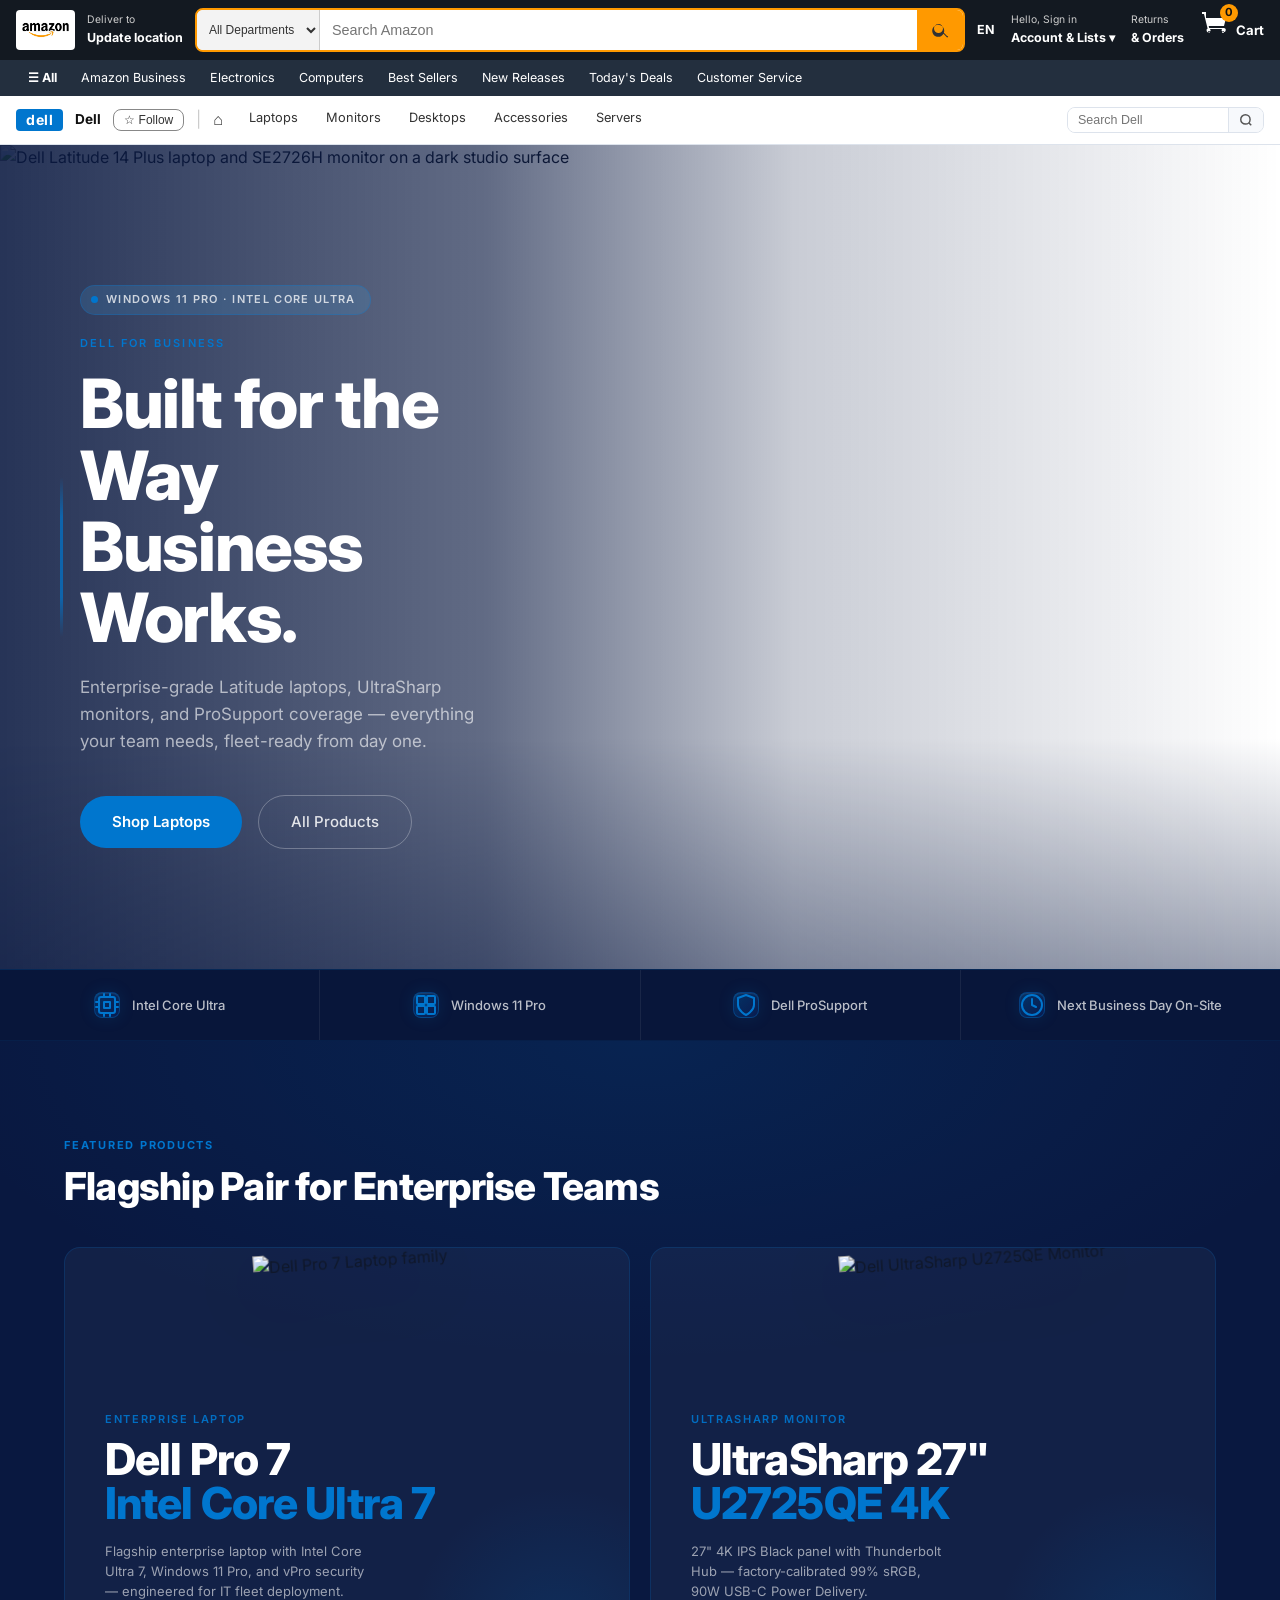
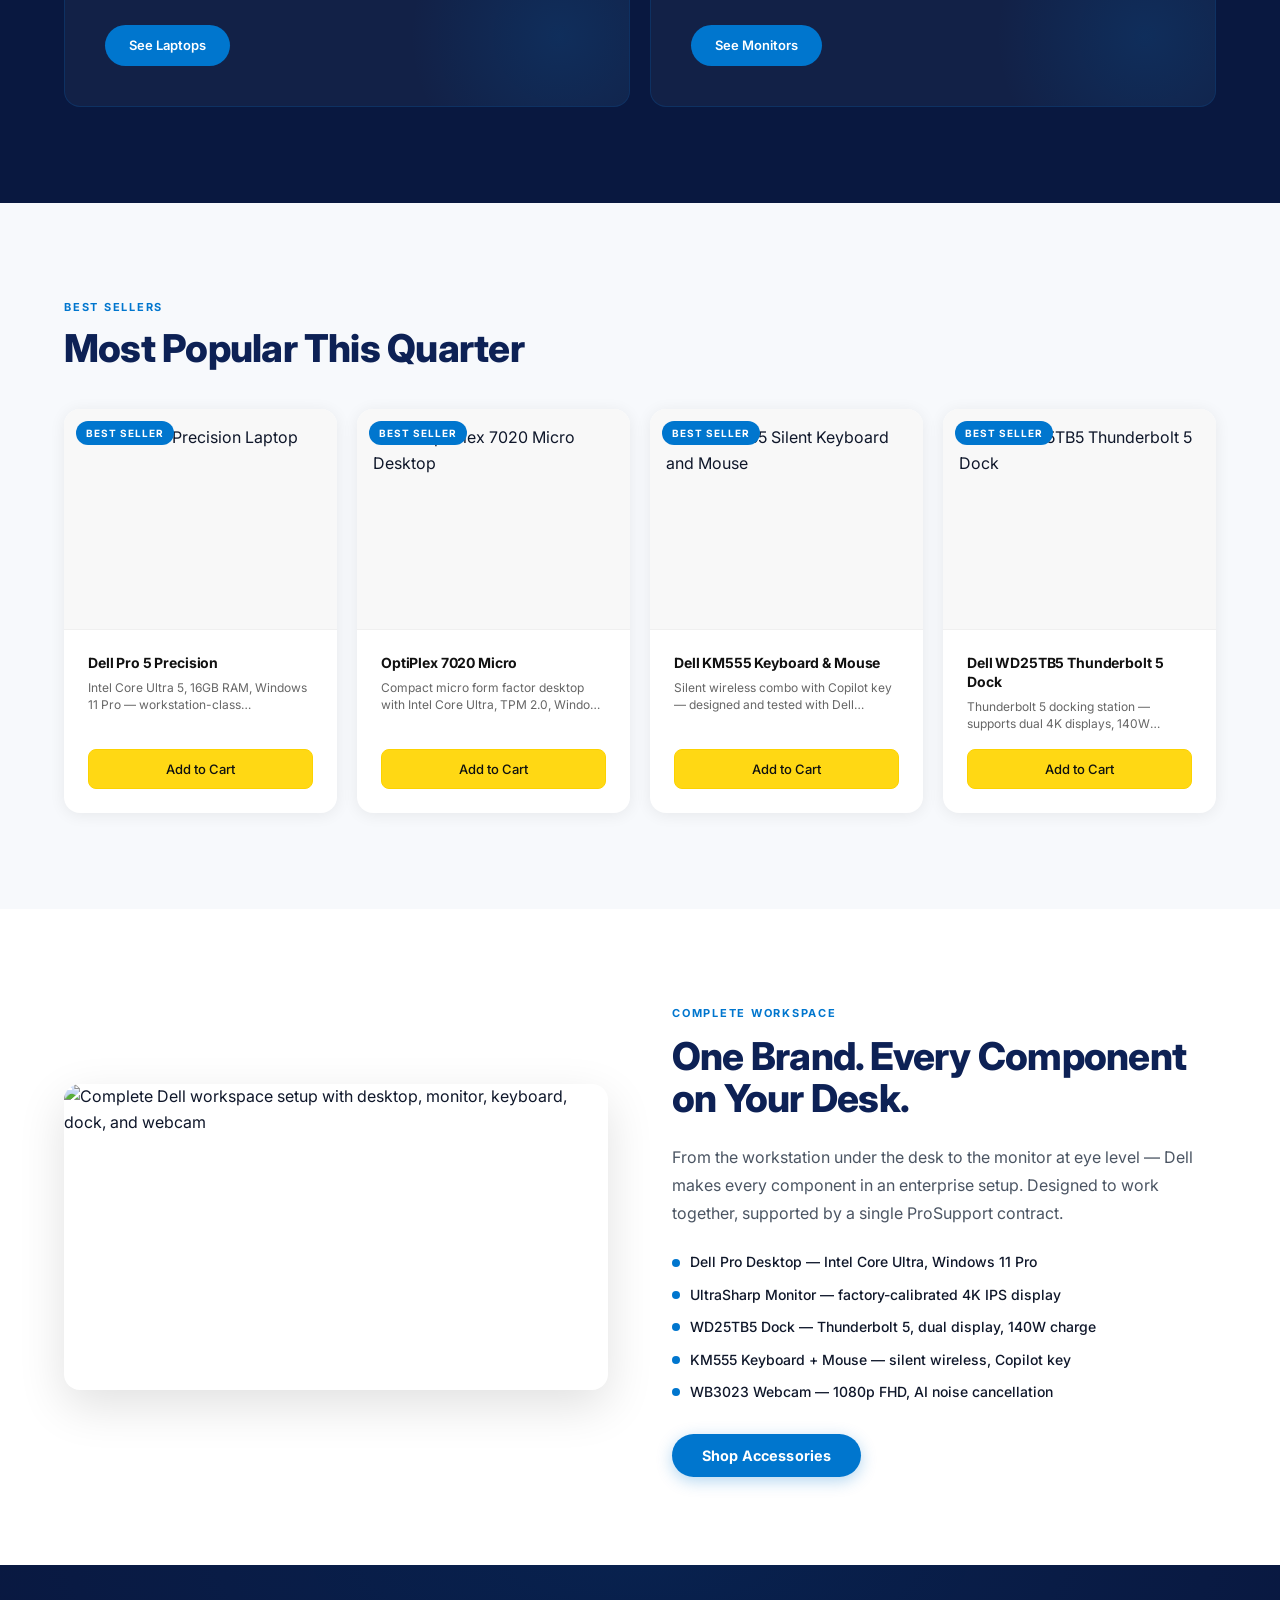
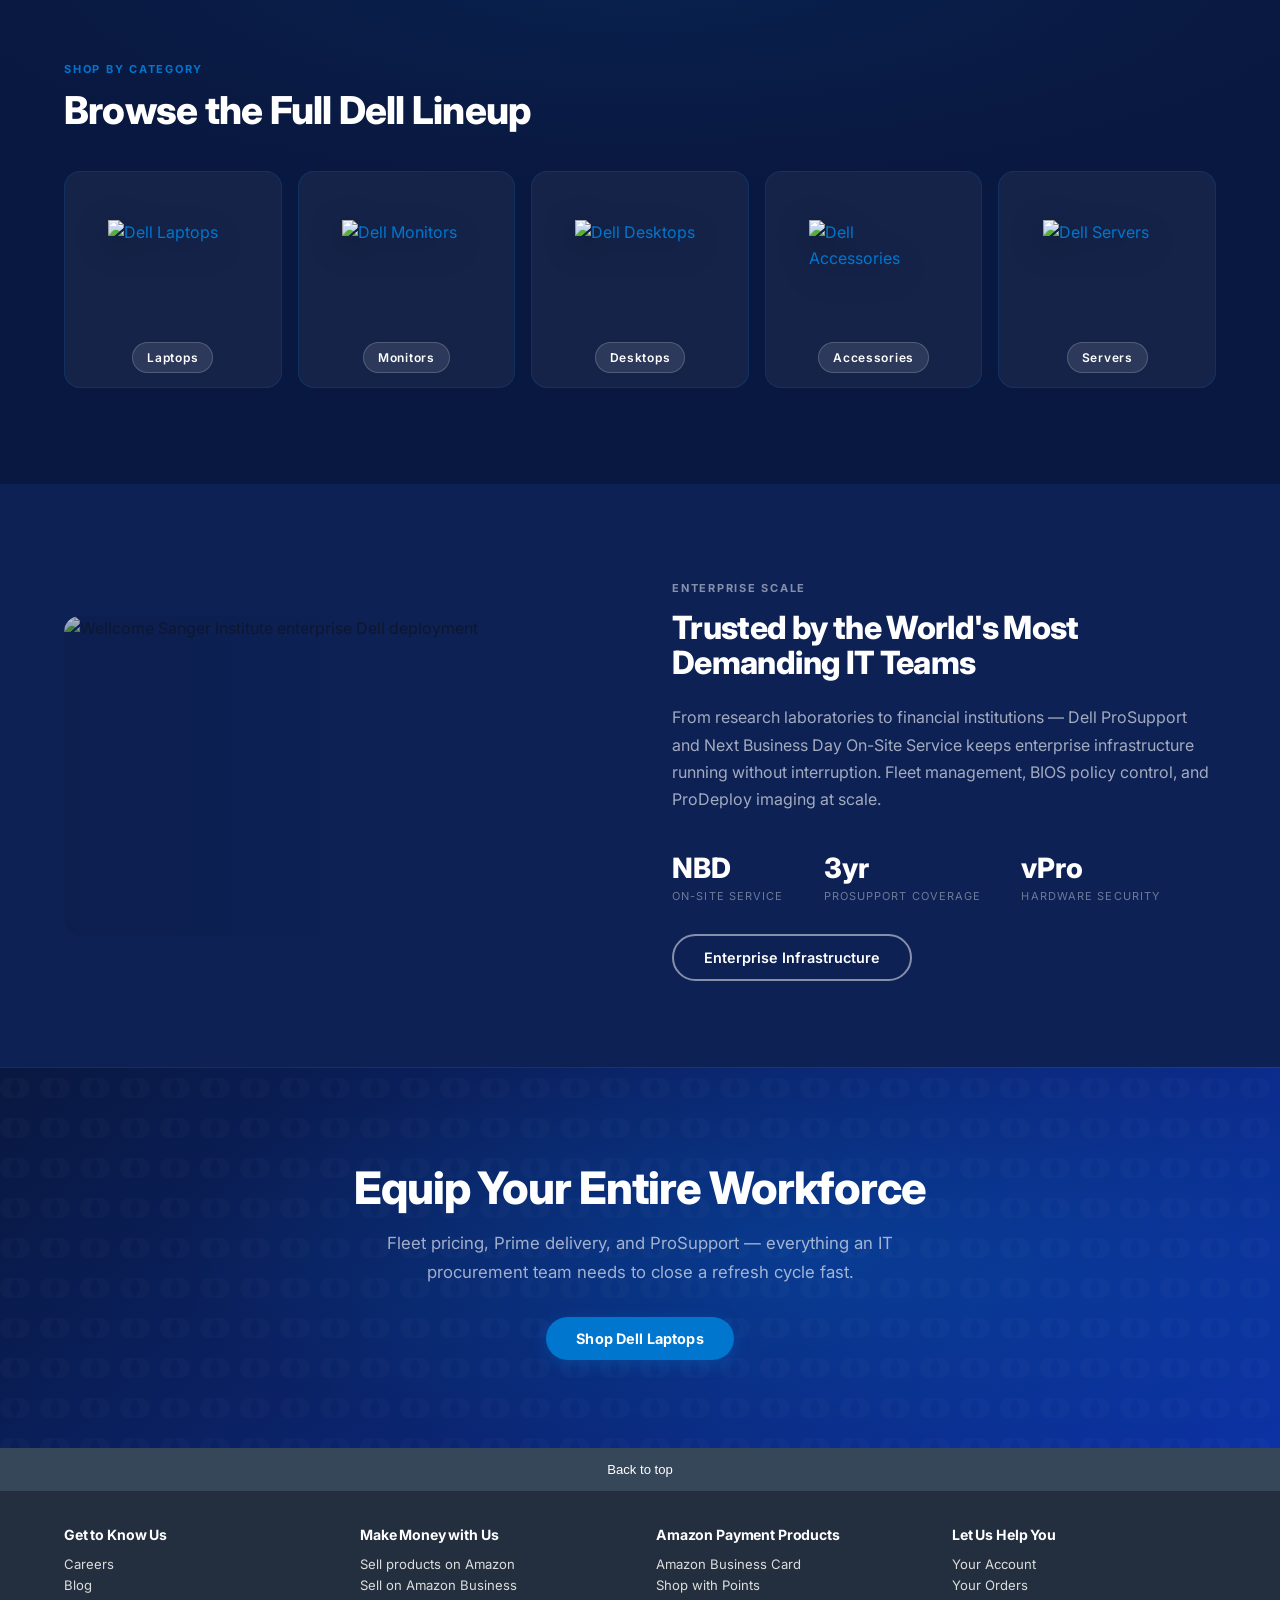
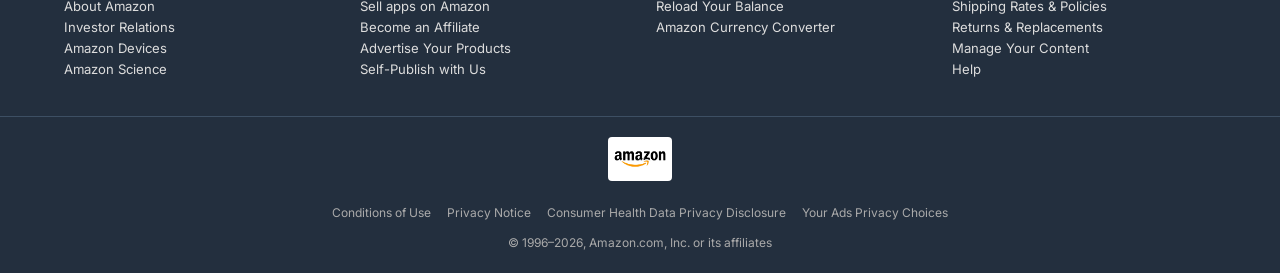
==== commit d92c3407: "Design QA fixes — scroll-reveal, card heights, duplicate images, hardcoded colors, overflow - Fix sc" ====
--- a/index.html
+++ b/index.html
@@ -1,4 +1,4 @@
-<!DOCTYPE html>
+﻿<!DOCTYPE html>
 <html lang="en">
 <head>
   <meta charset="UTF-8">
@@ -51,7 +51,7 @@
       right: -80px;
       width: 300px;
       height: 300px;
-      background: radial-gradient(ellipse, #0076CE 0%, transparent 70%);
+      background: radial-gradient(ellipse, var(--brand-blue) 0%, transparent 70%);
       opacity: 0.15;
       pointer-events: none;
       transition: opacity 0.3s ease;
@@ -86,7 +86,7 @@
       letter-spacing: -0.02em;
     }
     .duo-name-main { color: #ffffff; display: block; }
-    .duo-name-model { color: #0076CE; display: block; }
+    .duo-name-model { color: var(--brand-blue); display: block; }
     .duo-tagline {
       font-size: 13px;
       color: rgba(255,255,255,0.58);
@@ -127,6 +127,8 @@
       box-shadow: var(--card-shadow);
       overflow: hidden;
       transition: transform 0.25s ease, box-shadow 0.25s ease;
+      display: flex;
+      flex-direction: column;
     }
     .product-card:hover {
       transform: translateY(-4px);
@@ -160,6 +162,9 @@
     .card-body {
       padding: var(--space-md);
       border-top: 1px solid #f0f0f0;
+      display: flex;
+      flex-direction: column;
+      flex: 1;
     }
     .card-name {
       font-size: 14px;
@@ -190,6 +195,7 @@
       color: #0F1111;
       text-align: center;
       cursor: pointer;
+      margin-top: auto;
     }
 
     /* ── Complete Workspace ── */
@@ -392,7 +398,7 @@
 
     /* ── CTA Banner ── */
     .cta-banner {
-      background: linear-gradient(135deg, var(--brand-dark) 0%, #0d2a5e 100%);
+      background: linear-gradient(135deg, var(--brand-dark) 0%, var(--brand-mid) 100%);
       padding: var(--space-2xl) 0;
       text-align: center;
       border-top: 1px solid rgba(0,118,206,0.2);
@@ -444,10 +450,10 @@
 ══════════════════════════════════════════ -->
 <style>
   .hero-dell-v2 {
-    --brand-color: #0076CE;
+    --brand-color: var(--brand-blue);
     --brand-dark:  #091840;
-    --brand-mid:   color-mix(in srgb, #0076CE 60%, #000000);
-    --brand-light: color-mix(in srgb, #0076CE 12%, #ffffff);
+    --brand-mid:   color-mix(in srgb, var(--brand-blue) 60%, #000000);
+    --brand-light: color-mix(in srgb, var(--brand-blue) 12%, #ffffff);
   }
   .hero { position: relative; width: 100%; overflow: hidden; }
   .hero-eyebrow {
@@ -818,21 +824,21 @@
 
       <a class="category-tile" href="monitors.html">
         <img class="tile-img"
-          src="https://m.media-amazon.com/images/I/81VN59ERV0L._AC_SL1500_.jpg"
+          src="https://i.dell.com/is/image/DellContent/content/dam/ss2/page-specific/dell-homepage/na/promo-carousel/wtn-showc-cons-dell-pc14250-e2725hm-km555-wd25-wl3024-wb3023-uhp-2604-01-us-promo-c-lf-1610x906.jpg?wid=400&hei=225"
           alt="Dell Monitors">
         <span class="tile-label">Monitors</span>
       </a>
 
       <a class="category-tile" href="desktops.html">
         <img class="tile-img"
-          src="https://m.media-amazon.com/images/I/71XLT2yFKYL._AC_SL1500_.jpg"
+          src="https://i.dell.com/is/image/DellContent/content/dam/ss2/page-specific/dell-homepage/prod-8062853-getty-2198589663-dell-pro-pc14250nt-wl3024-1610x906.jpg?wid=400&hei=225"
           alt="Dell Desktops">
         <span class="tile-label">Desktops</span>
       </a>
 
       <a class="category-tile" href="accessories.html">
         <img class="tile-img"
-          src="https://m.media-amazon.com/images/I/61Xeh0M5idL._AC_SL1500_.jpg"
+          src="https://i.dell.com/is/image/DellContent/content/dam/ss2/page-specific/dell-homepage/en/shutterstock-2352697593-na-spring-sale-db14250nt-se2726h-2560x900.jpg?fmt=pjpg&pscan=auto&scl=1&hei=225&wid=400&resMode=sharp2&size=400,225&op_usm=1.75,0.3,2,0"
           alt="Dell Accessories">
         <span class="tile-label">Accessories</span>
       </a>
@@ -903,3 +909,4 @@
 <script src="main.js"></script>
 </body>
 </html>
+
--- a/styles.css
+++ b/styles.css
@@ -877,6 +877,8 @@
   text-align: center;
   position: relative;
   overflow: hidden;
+  /* Prevent pseudo-element width:140% from causing horizontal scroll */
+  contain: layout;
 }
 .cta-banner::before {
   content: '';
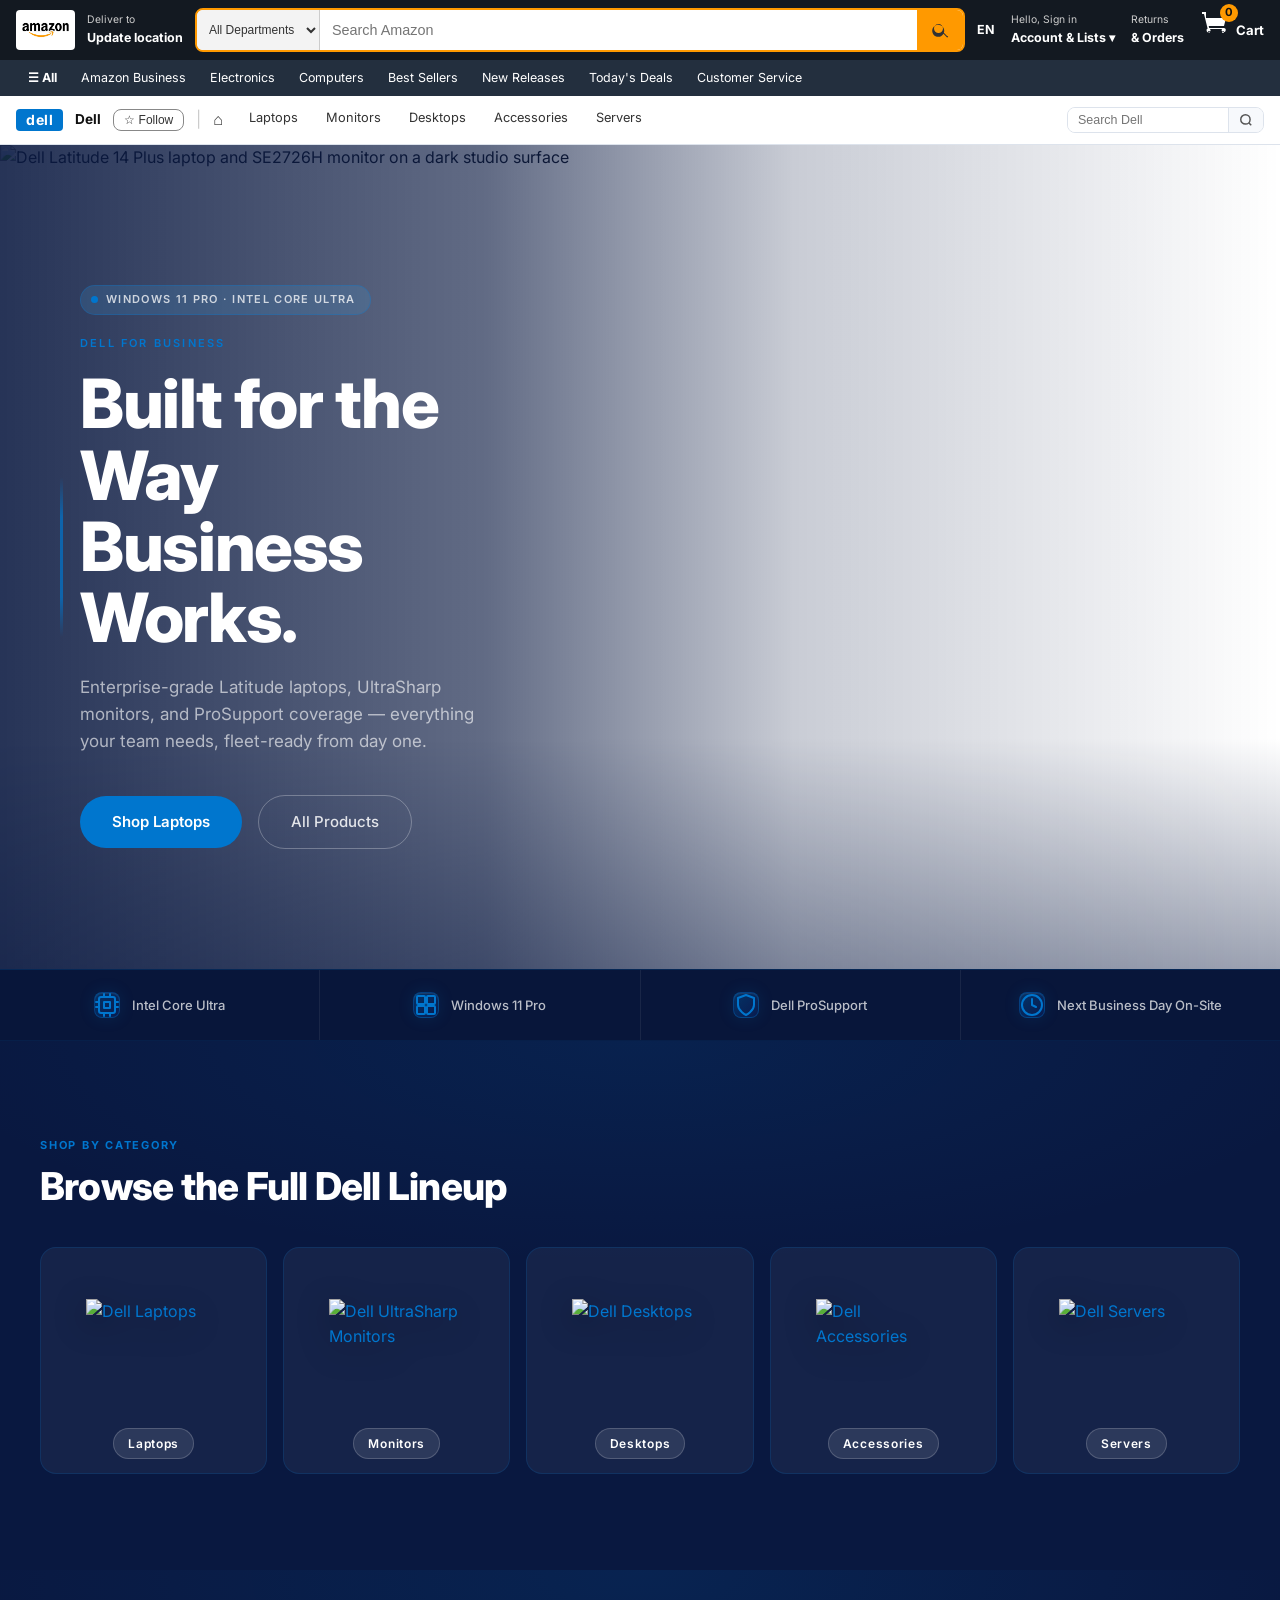
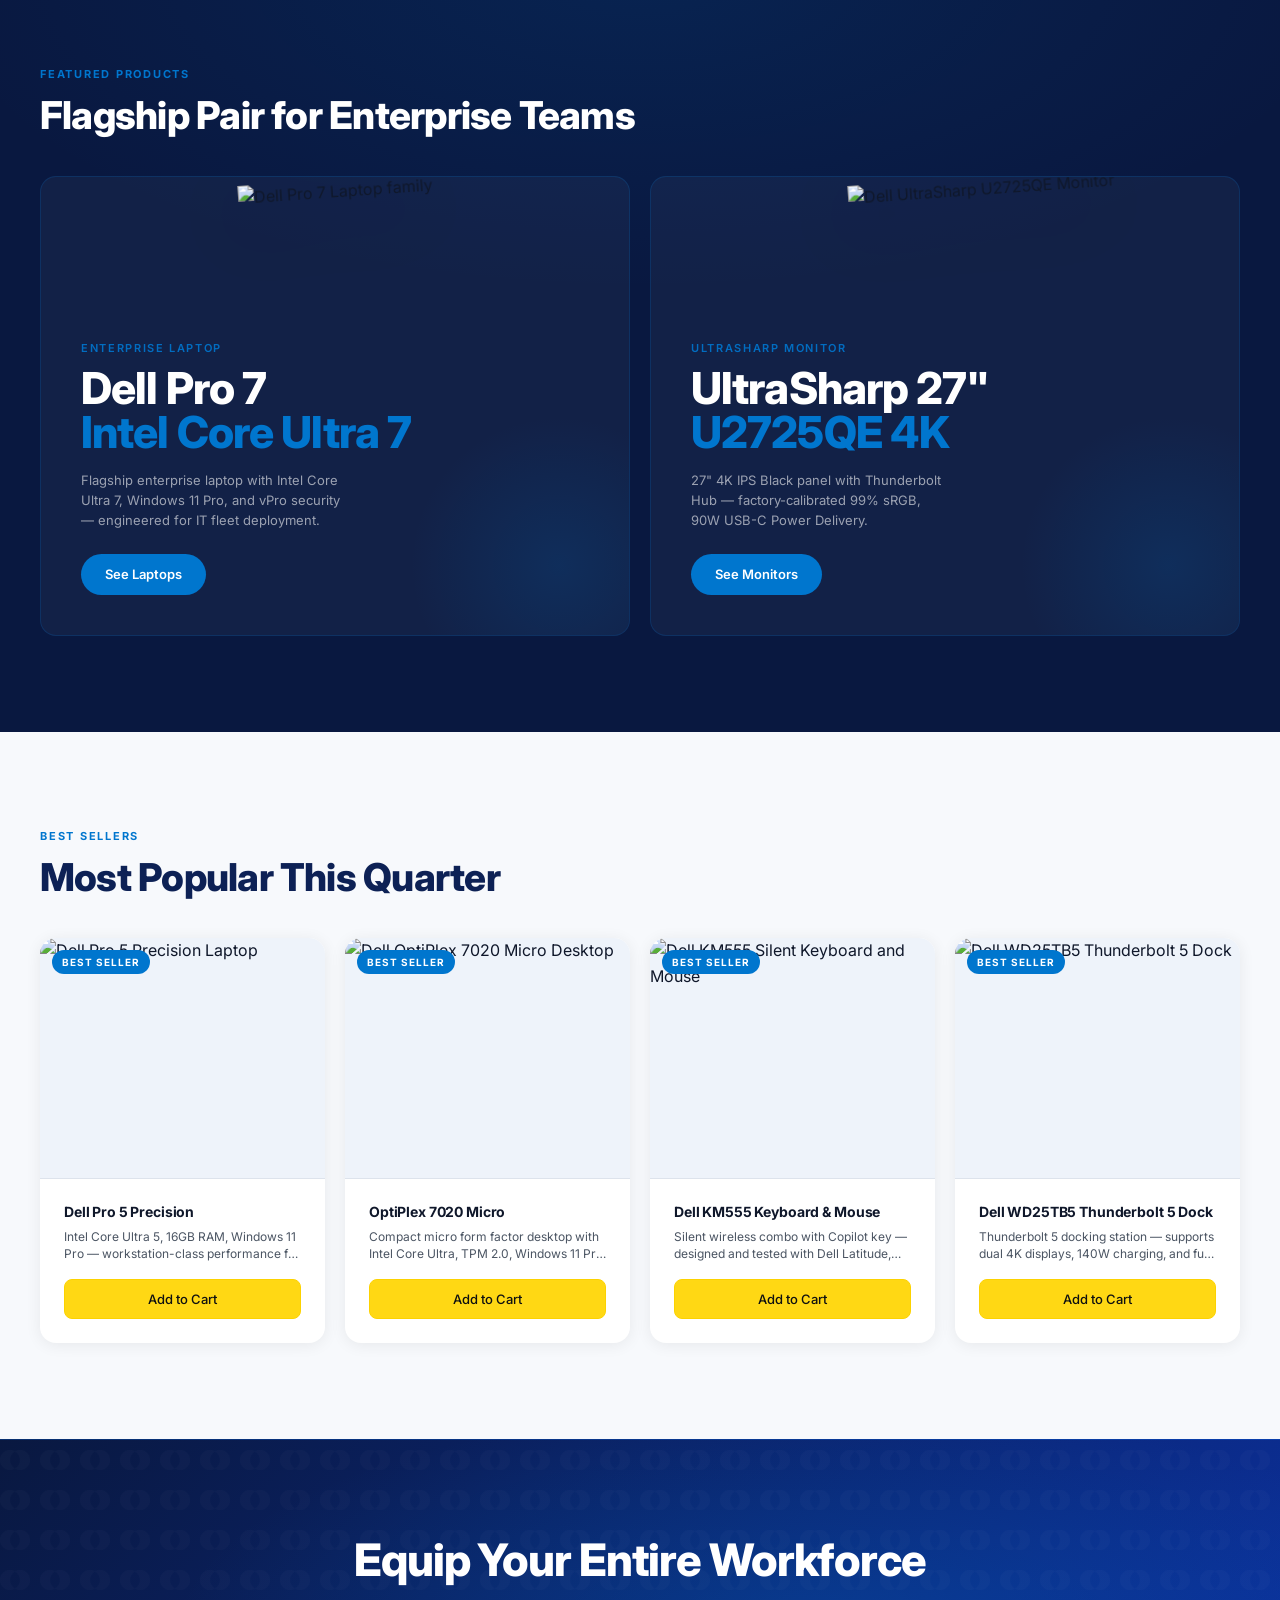
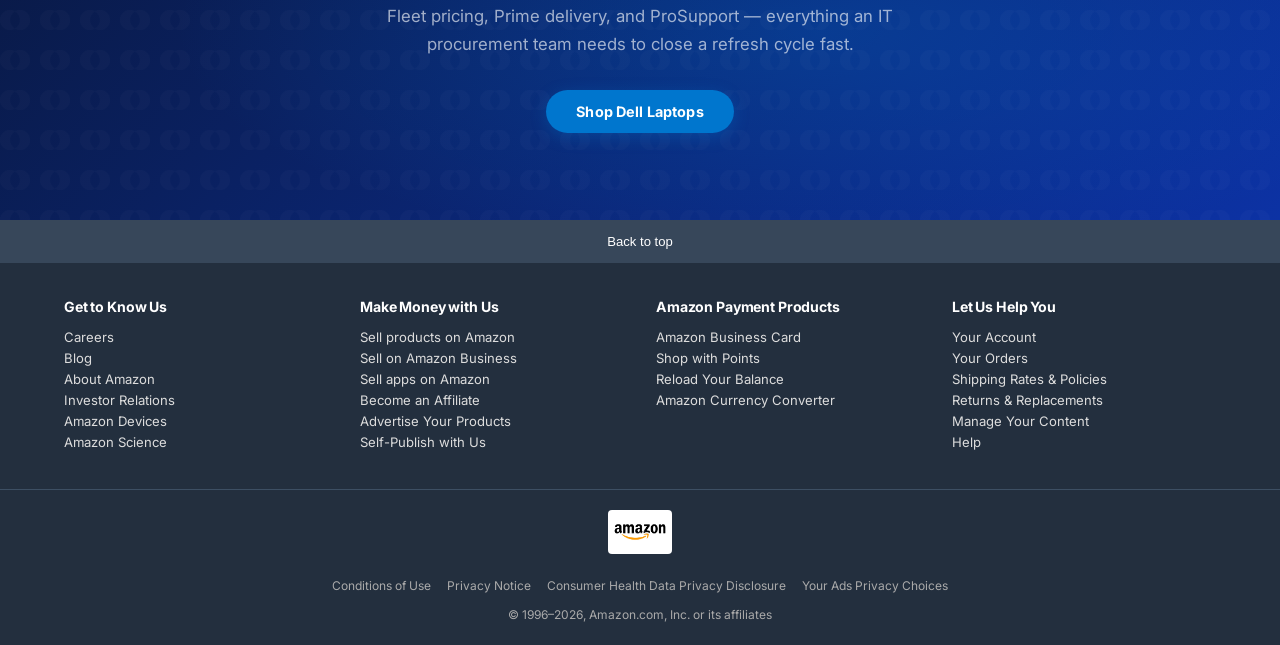
==== commit 8062540e: "9-point overhaul: cover images, 1280px container, duo+bestsellers on all pages, remove workspace/ent" ====
--- a/index.html
+++ b/index.html
@@ -122,7 +122,7 @@
     }
     .product-card {
       position: relative;
-      background: #ffffff;
+      background: var(--white);
       border-radius: 16px;
       box-shadow: var(--card-shadow);
       overflow: hidden;
@@ -149,19 +149,18 @@
     }
     .card-img-wrap {
       position: relative;
-      height: 220px;
-      background: #f8f8f8;
+      height: 240px;
+      background: var(--lighter-bg);
       overflow: hidden;
     }
     .card-img {
       width: 100%;
       height: 100%;
-      object-fit: contain;
-      padding: 16px;
+      object-fit: cover;
     }
     .card-body {
       padding: var(--space-md);
-      border-top: 1px solid #f0f0f0;
+      border-top: 1px solid var(--border);
       display: flex;
       flex-direction: column;
       flex: 1;
@@ -169,13 +168,13 @@
     .card-name {
       font-size: 14px;
       font-weight: 700;
-      color: #111111;
+      color: var(--text);
       margin-bottom: 6px;
       line-height: 1.35;
     }
     .card-desc {
       font-size: 12px;
-      color: #666666;
+      color: var(--text-muted);
       line-height: 1.45;
       margin-bottom: var(--space-sm);
       display: -webkit-box;
@@ -196,70 +195,6 @@
       text-align: center;
       cursor: pointer;
       margin-top: auto;
-    }
-
-    /* ── Complete Workspace ── */
-    .workspace-section {
-      background: var(--white);
-      padding: var(--space-2xl) 0;
-    }
-    .workspace-inner {
-      display: grid;
-      grid-template-columns: 1fr 1fr;
-      gap: var(--space-xl);
-      align-items: center;
-    }
-    .workspace-visual {
-      border-radius: 16px;
-      overflow: hidden;
-      box-shadow: 0 16px 48px rgba(0,0,0,0.12);
-    }
-    .workspace-visual img {
-      width: 100%;
-      height: 100%;
-      object-fit: cover;
-      display: block;
-    }
-    .workspace-content {}
-    .workspace-content .eyebrow {
-      display: block;
-      font-size: 11px;
-      font-weight: 700;
-      letter-spacing: 0.16em;
-      text-transform: uppercase;
-      color: var(--brand-blue);
-      margin-bottom: 12px;
-    }
-    .workspace-content h2 {
-      color: var(--brand-dark-tint);
-      margin-bottom: var(--space-md);
-    }
-    .workspace-content p {
-      color: var(--text-muted);
-      font-size: 1rem;
-      line-height: 1.75;
-      margin-bottom: var(--space-md);
-    }
-    .workspace-includes {
-      display: flex;
-      flex-direction: column;
-      gap: 10px;
-      margin-bottom: var(--space-lg);
-    }
-    .workspace-item {
-      display: flex;
-      align-items: center;
-      gap: 10px;
-      font-size: 14px;
-      color: var(--text);
-      font-weight: 500;
-    }
-    .workspace-item-dot {
-      width: 8px;
-      height: 8px;
-      border-radius: 50%;
-      background: var(--brand-blue);
-      flex-shrink: 0;
     }
 
     /* ── Category Tiles ── */
@@ -323,79 +258,6 @@
       border: 1px solid rgba(255,255,255,0.18);
     }
 
-    /* ── Enterprise Strip ── */
-    .enterprise-strip {
-      background: var(--brand-dark-tint);
-      padding: var(--space-2xl) 0;
-      position: relative;
-      overflow: hidden;
-    }
-    .enterprise-inner {
-      display: grid;
-      grid-template-columns: 1fr 1fr;
-      gap: var(--space-xl);
-      align-items: center;
-    }
-    .enterprise-visual {
-      position: relative;
-      border-radius: 16px;
-      overflow: hidden;
-      min-height: 320px;
-    }
-    .enterprise-visual img {
-      width: 100%;
-      height: 100%;
-      object-fit: cover;
-      display: block;
-    }
-    .enterprise-visual-overlay {
-      position: absolute;
-      inset: 0;
-      background: linear-gradient(90deg, rgba(9,24,64,0.3) 0%, transparent 60%);
-    }
-    .enterprise-content {}
-    .enterprise-content .eyebrow {
-      display: block;
-      font-size: 11px;
-      font-weight: 700;
-      letter-spacing: 0.16em;
-      text-transform: uppercase;
-      color: rgba(255,255,255,0.5);
-      margin-bottom: 12px;
-    }
-    .enterprise-content h2 {
-      color: #ffffff;
-      margin-bottom: var(--space-md);
-      font-size: clamp(1.6rem, 2.5vw, 2.2rem);
-    }
-    .enterprise-content p {
-      color: rgba(255,255,255,0.62);
-      font-size: 1rem;
-      line-height: 1.7;
-      margin-bottom: var(--space-lg);
-    }
-    .enterprise-stats {
-      display: flex;
-      gap: var(--space-lg);
-      margin-bottom: var(--space-lg);
-    }
-    .e-stat {}
-    .e-stat-num {
-      font-size: 28px;
-      font-weight: 800;
-      color: #ffffff;
-      display: block;
-      line-height: 1.1;
-    }
-    .e-stat-label {
-      font-size: 11px;
-      text-transform: uppercase;
-      letter-spacing: 0.1em;
-      color: rgba(255,255,255,0.4);
-      margin-top: 4px;
-      display: block;
-    }
-
     /* ── CTA Banner ── */
     .cta-banner {
       background: linear-gradient(135deg, var(--brand-dark) 0%, var(--brand-mid) 100%);
@@ -434,10 +296,7 @@
       .duo-card { min-height: 340px; }
       .duo-product-img { width: 55%; opacity: 0.35; }
       .best-sellers-grid { grid-template-columns: repeat(2, 1fr); }
-      .workspace-inner { grid-template-columns: 1fr; }
-      .enterprise-inner { grid-template-columns: 1fr; }
       .tiles-grid { grid-template-columns: repeat(2, 1fr); }
-      .enterprise-stats { flex-wrap: wrap; gap: var(--space-md); }
     }
   </style>
 </head>
@@ -645,6 +504,55 @@
 
 
 <!-- ══════════════════════════════════════════
+     CATEGORY TILES — shop by category
+══════════════════════════════════════════ -->
+<section class="category-tiles-section section-fade" id="all-products">
+  <div class="container">
+    <span class="section-eyebrow">SHOP BY CATEGORY</span>
+    <h2 style="color:var(--white); margin-bottom: var(--space-lg);">Browse the Full Dell Lineup</h2>
+    <div class="tiles-grid">
+
+      <a class="category-tile" href="laptops.html">
+        <img class="tile-img"
+          src="https://i.dell.com/is/image/DellContent/content/dam/documents-and-videos/dv2/pan-dell/en/product-launch/laptops-and-2n1s/dell-pro-laptops/dell-pro-7-p703260-p703265-p704260-p704265/site-banners/2601g0170-gl-bb-site-dell-pro-7-laptop-p703260-p704260-family-shot-1610x906-intel.jpg?wid=400&hei=225"
+          alt="Dell Laptops">
+        <span class="tile-label">Laptops</span>
+      </a>
+
+      <a class="category-tile" href="monitors.html">
+        <img class="tile-img"
+          src="https://m.media-amazon.com/images/I/81VN59ERV0L._AC_SL1500_.jpg"
+          alt="Dell UltraSharp Monitors">
+        <span class="tile-label">Monitors</span>
+      </a>
+
+      <a class="category-tile" href="desktops.html">
+        <img class="tile-img"
+          src="https://m.media-amazon.com/images/I/61cJMkuErnL._AC_SL1016_.jpg"
+          alt="Dell Desktops">
+        <span class="tile-label">Desktops</span>
+      </a>
+
+      <a class="category-tile" href="accessories.html">
+        <img class="tile-img"
+          src="https://m.media-amazon.com/images/I/71RK4N4b0cL._AC_SL1500_.jpg"
+          alt="Dell Accessories">
+        <span class="tile-label">Accessories</span>
+      </a>
+
+      <a class="category-tile" href="servers.html">
+        <img class="tile-img"
+          src="https://i.dell.com/is/image/DellContent/content/dam/ss2/product-images/dell-enterprise-products/enterprise-systems/poweredge/r760xs/media-gallery/server-poweredge-r760xs-black-gallery-5.psd?fmt=pjpg&pscan=auto&scl=1&hei=906&wid=1610&qlt=100,1&resMode=sharp2&size=1610,906"
+          alt="Dell Servers">
+        <span class="tile-label">Servers</span>
+      </a>
+
+    </div>
+  </div>
+</section>
+
+
+<!-- ══════════════════════════════════════════
      FEATURED PRODUCTS DUO
      Dell Pro 7 Laptop + UltraSharp U2725QE
 ══════════════════════════════════════════ -->
@@ -718,7 +626,7 @@
         <span class="best-seller-badge">BEST SELLER</span>
         <div class="card-img-wrap">
           <img class="card-img"
-            src="https://m.media-amazon.com/images/I/71XLT2yFKYL._AC_SL1500_.jpg"
+            src="https://m.media-amazon.com/images/I/61cJMkuErnL._AC_SL1016_.jpg"
             alt="Dell OptiPlex 7020 Micro Desktop">
         </div>
         <div class="card-body">
@@ -761,136 +669,6 @@
 </section>
 
 
-<!-- ══════════════════════════════════════════
-     COMPLETE WORKSPACE SECTION
-══════════════════════════════════════════ -->
-<section class="workspace-section section-fade" id="workspace">
-  <div class="container">
-    <div class="workspace-inner">
-      <div class="workspace-visual">
-        <img
-          src="https://i.dell.com/is/image/DellContent/content/dam/ss2/page-specific/dell-homepage/na/promo-carousel/wtn-showc-cons-dell-pc14250-e2725hm-km555-wd25-wl3024-wb3023-uhp-2604-01-us-promo-c-lf-1610x906.jpg?wid=1610&hei=906"
-          alt="Complete Dell workspace setup with desktop, monitor, keyboard, dock, and webcam"
-          width="1610" height="906">
-      </div>
-      <div class="workspace-content">
-        <span class="eyebrow">COMPLETE WORKSPACE</span>
-        <h2>One Brand. Every Component on Your Desk.</h2>
-        <p>From the workstation under the desk to the monitor at eye level — Dell makes every component in an enterprise setup. Designed to work together, supported by a single ProSupport contract.</p>
-        <div class="workspace-includes">
-          <div class="workspace-item">
-            <span class="workspace-item-dot"></span>
-            <span>Dell Pro Desktop — Intel Core Ultra, Windows 11 Pro</span>
-          </div>
-          <div class="workspace-item">
-            <span class="workspace-item-dot"></span>
-            <span>UltraSharp Monitor — factory-calibrated 4K IPS display</span>
-          </div>
-          <div class="workspace-item">
-            <span class="workspace-item-dot"></span>
-            <span>WD25TB5 Dock — Thunderbolt 5, dual display, 140W charge</span>
-          </div>
-          <div class="workspace-item">
-            <span class="workspace-item-dot"></span>
-            <span>KM555 Keyboard + Mouse — silent wireless, Copilot key</span>
-          </div>
-          <div class="workspace-item">
-            <span class="workspace-item-dot"></span>
-            <span>WB3023 Webcam — 1080p FHD, AI noise cancellation</span>
-          </div>
-        </div>
-        <a class="btn-brand" href="accessories.html">Shop Accessories</a>
-      </div>
-    </div>
-  </div>
-</section>
-
-
-<!-- ══════════════════════════════════════════
-     CATEGORY TILES
-══════════════════════════════════════════ -->
-<section class="category-tiles-section section-fade" id="all-products">
-  <div class="container">
-    <span class="section-eyebrow">SHOP BY CATEGORY</span>
-    <h2 style="color:#ffffff; margin-bottom: var(--space-lg);">Browse the Full Dell Lineup</h2>
-    <div class="tiles-grid">
-
-      <a class="category-tile" href="laptops.html">
-        <img class="tile-img"
-          src="https://i.dell.com/is/image/DellContent/content/dam/documents-and-videos/dv2/pan-dell/en/product-launch/laptops-and-2n1s/dell-pro-laptops/dell-pro-7-p703260-p703265-p704260-p704265/site-banners/2601g0170-gl-bb-site-dell-pro-7-laptop-p703260-p704260-family-shot-1610x906-intel.jpg?wid=400&hei=225"
-          alt="Dell Laptops">
-        <span class="tile-label">Laptops</span>
-      </a>
-
-      <a class="category-tile" href="monitors.html">
-        <img class="tile-img"
-          src="https://i.dell.com/is/image/DellContent/content/dam/ss2/page-specific/dell-homepage/na/promo-carousel/wtn-showc-cons-dell-pc14250-e2725hm-km555-wd25-wl3024-wb3023-uhp-2604-01-us-promo-c-lf-1610x906.jpg?wid=400&hei=225"
-          alt="Dell Monitors">
-        <span class="tile-label">Monitors</span>
-      </a>
-
-      <a class="category-tile" href="desktops.html">
-        <img class="tile-img"
-          src="https://i.dell.com/is/image/DellContent/content/dam/ss2/page-specific/dell-homepage/prod-8062853-getty-2198589663-dell-pro-pc14250nt-wl3024-1610x906.jpg?wid=400&hei=225"
-          alt="Dell Desktops">
-        <span class="tile-label">Desktops</span>
-      </a>
-
-      <a class="category-tile" href="accessories.html">
-        <img class="tile-img"
-          src="https://i.dell.com/is/image/DellContent/content/dam/ss2/page-specific/dell-homepage/en/shutterstock-2352697593-na-spring-sale-db14250nt-se2726h-2560x900.jpg?fmt=pjpg&pscan=auto&scl=1&hei=225&wid=400&resMode=sharp2&size=400,225&op_usm=1.75,0.3,2,0"
-          alt="Dell Accessories">
-        <span class="tile-label">Accessories</span>
-      </a>
-
-      <a class="category-tile" href="servers.html">
-        <img class="tile-img"
-          src="https://i.dell.com/is/image/DellContent/content/dam/ss2/product-images/dell-enterprise-products/enterprise-systems/poweredge/r760xs/media-gallery/server-poweredge-r760xs-black-gallery-5.psd?fmt=pjpg&pscan=auto&scl=1&hei=906&wid=1610&qlt=100,1&resMode=sharp2&size=1610,906"
-          alt="Dell Servers">
-        <span class="tile-label">Servers</span>
-      </a>
-
-    </div>
-  </div>
-</section>
-
-
-<!-- ══════════════════════════════════════════
-     ENTERPRISE CREDIBILITY STRIP
-══════════════════════════════════════════ -->
-<section class="enterprise-strip section-fade">
-  <div class="container">
-    <div class="enterprise-inner">
-      <div class="enterprise-visual">
-        <img
-          src="https://i.dell.com/is/image/DellContent/content/dam/ss2/product-images/page/uber/b2l-wellcome-sanger-institute-2880x1620.jpg?fmt=pjpg&op_usm=1.75,0.3,2,0&resMode=sharp2&wid=2880&hei=1620"
-          alt="Wellcome Sanger Institute enterprise Dell deployment"
-          width="2048" height="1152">
-        <div class="enterprise-visual-overlay"></div>
-      </div>
-      <div class="enterprise-content">
-        <span class="eyebrow">ENTERPRISE SCALE</span>
-        <h2>Trusted by the World's Most Demanding IT Teams</h2>
-        <p>From research laboratories to financial institutions — Dell ProSupport and Next Business Day On-Site Service keeps enterprise infrastructure running without interruption. Fleet management, BIOS policy control, and ProDeploy imaging at scale.</p>
-        <div class="enterprise-stats">
-          <div class="e-stat">
-            <span class="e-stat-num">NBD</span>
-            <span class="e-stat-label">On-Site Service</span>
-          </div>
-          <div class="e-stat">
-            <span class="e-stat-num">3yr</span>
-            <span class="e-stat-label">ProSupport Coverage</span>
-          </div>
-          <div class="e-stat">
-            <span class="e-stat-num">vPro</span>
-            <span class="e-stat-label">Hardware Security</span>
-          </div>
-        </div>
-        <a class="btn-outline" href="servers.html">Enterprise Infrastructure</a>
-      </div>
-    </div>
-  </div>
-</section>
 
 
 <!-- ══════════════════════════════════════════
--- a/styles.css
+++ b/styles.css
@@ -108,7 +108,7 @@
 
 /* 4. Layout Utilities
    ============================================================ */
-.container { max-width: 1200px; margin: 0 auto; padding: 0 24px; }
+.container { max-width: 1280px; margin: 0 auto; padding: 0 var(--space-lg); }
 .section { padding: var(--space-2xl) 0; }
 .section-alt { background: var(--light-gray); }
 .section-dark {
@@ -1096,3 +1096,60 @@
   .feature-item { padding: 20px 20px; }
   .feature-item:nth-child(3) { display: none; }
 }
+
+/* 22. Shared product-card, featured-duo, best-sellers (all pages)
+   ============================================================ */
+.product-card {
+  position: relative;
+  background: var(--white);
+  border-radius: 16px;
+  box-shadow: var(--card-shadow);
+  overflow: hidden;
+  transition: transform 0.25s ease, box-shadow 0.25s ease;
+  display: flex;
+  flex-direction: column;
+}
+.product-card:hover { transform: translateY(-4px); box-shadow: 0 12px 32px rgba(0,0,0,0.12); }
+
+.card-img-wrap { height: 240px; background: var(--lighter-bg); overflow: hidden; flex-shrink: 0; }
+.card-img { width: 100%; height: 100%; object-fit: cover; }
+.card-body { padding: var(--space-md); border-top: 1px solid var(--border); display: flex; flex-direction: column; flex: 1; }
+.card-name { font-size: 14px; font-weight: 700; color: var(--text); margin-bottom: 6px; line-height: 1.35; }
+.card-desc { font-size: 12px; color: var(--text-muted); line-height: 1.45; margin-bottom: var(--space-sm); display: -webkit-box; -webkit-line-clamp: 2; -webkit-box-orient: vertical; overflow: hidden; }
+.card-spec-tag { display: inline-block; font-size: 10px; font-weight: 600; color: var(--primary); background: color-mix(in srgb, var(--primary) 8%, transparent); border-radius: 4px; padding: 3px 8px; margin-bottom: var(--space-sm); letter-spacing: 0.04em; }
+.card-atc { display: block; width: 100%; padding: 9px 0; background: #FFD814; border: 1px solid #FCD200; border-radius: 8px; font-size: 13px; font-weight: 500; color: #0F1111; text-align: center; cursor: pointer; margin-top: auto; }
+.best-seller-badge { position: absolute; top: 12px; left: 12px; z-index: 2; background: var(--primary); color: var(--white); font-size: 10px; font-weight: 700; letter-spacing: 0.1em; padding: 4px 10px; border-radius: 999px; }
+
+.product-grid-inner { display: grid; grid-template-columns: repeat(auto-fill, minmax(260px, 1fr)); gap: 20px; margin-top: var(--space-lg); }
+
+/* Featured Duo */
+.featured-duo { background: var(--brand-dark); padding: var(--space-2xl) 0; position: relative; overflow: hidden; }
+.featured-duo::before { content: ''; position: absolute; inset: 0; background: radial-gradient(ellipse 80% 60% at 50% 0%, color-mix(in srgb, var(--primary) 12%, transparent) 0%, transparent 70%); pointer-events: none; }
+.featured-duo .container { position: relative; z-index: 1; }
+.duo-grid { display: grid; grid-template-columns: 1fr 1fr; gap: 20px; margin-top: var(--space-lg); }
+.duo-card { position: relative; background: rgba(255,255,255,0.04); border: 1px solid color-mix(in srgb, var(--primary) 20%, transparent); border-radius: 16px; overflow: hidden; min-height: 460px; padding: var(--space-lg); display: flex; flex-direction: column; justify-content: flex-end; transition: transform 0.3s ease, box-shadow 0.3s ease; }
+.duo-card:hover { transform: translateY(-4px); box-shadow: 0 24px 48px color-mix(in srgb, var(--primary) 18%, transparent); }
+.duo-glow { position: absolute; bottom: -80px; right: -80px; width: 300px; height: 300px; background: radial-gradient(ellipse, var(--primary) 0%, transparent 70%); opacity: 0.15; pointer-events: none; transition: opacity 0.3s ease; }
+.duo-card:hover .duo-glow { opacity: 0.25; }
+.duo-product-img { position: absolute; top: 0; right: -5%; width: 70%; height: 62%; object-fit: contain; object-position: right top; transform: rotate(-4deg) translateY(-2%); filter: drop-shadow(0 20px 40px rgba(0,0,0,0.5)); pointer-events: none; }
+.duo-content { position: relative; z-index: 2; }
+.duo-descriptor { font-size: 11px; letter-spacing: 0.15em; text-transform: uppercase; color: color-mix(in srgb, var(--primary) 90%, transparent); margin-bottom: 8px; font-weight: 600; }
+.duo-product-name { font-size: clamp(28px, 3.5vw, 44px); font-weight: 800; line-height: 1.0; margin-bottom: var(--space-sm); letter-spacing: -0.02em; }
+.duo-name-main { color: var(--white); display: block; }
+.duo-name-model { color: var(--primary); display: block; }
+.duo-tagline { font-size: 13px; color: rgba(255,255,255,0.58); line-height: 1.55; margin-bottom: var(--space-md); max-width: 260px; }
+.duo-cta { display: inline-flex; align-items: center; padding: 10px 24px; background: var(--primary); color: var(--white); border-radius: 999px; font-size: 13px; font-weight: 600; cursor: pointer; transition: opacity 0.2s ease, transform 0.2s ease; text-decoration: none; }
+.duo-cta:hover { opacity: 0.88; transform: scale(1.02); text-decoration: none; }
+
+/* Best Sellers bar */
+.best-sellers { background: var(--light-gray); padding: var(--space-2xl) 0; }
+.best-sellers-grid { display: grid; grid-template-columns: repeat(4, 1fr); gap: 20px; margin-top: var(--space-lg); }
+
+.section-eyebrow { display: block; font-size: 11px; font-weight: 700; letter-spacing: 0.16em; text-transform: uppercase; color: var(--primary); margin-bottom: 10px; }
+
+@media (max-width: 900px) {
+  .duo-grid { grid-template-columns: 1fr; }
+  .duo-card { min-height: 340px; }
+  .duo-product-img { width: 55%; opacity: 0.35; }
+  .best-sellers-grid { grid-template-columns: repeat(2, 1fr); }
+}
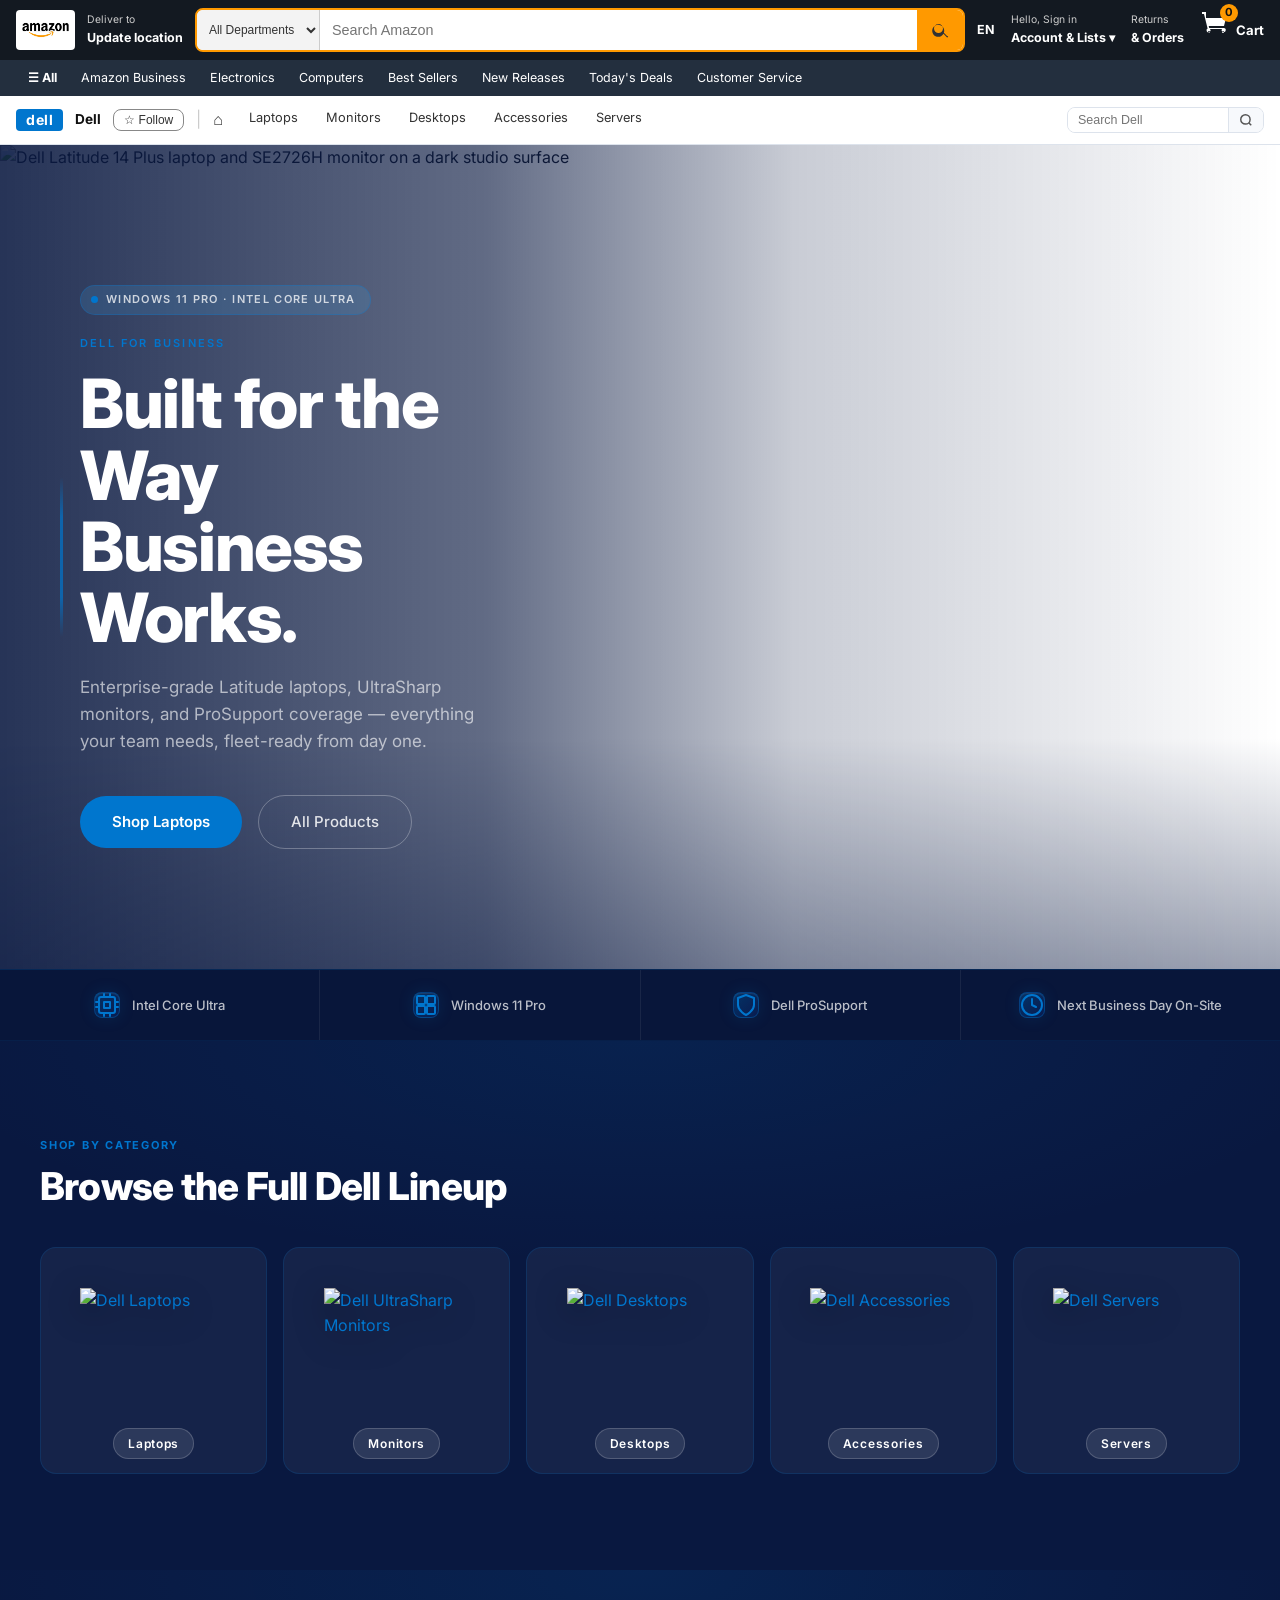
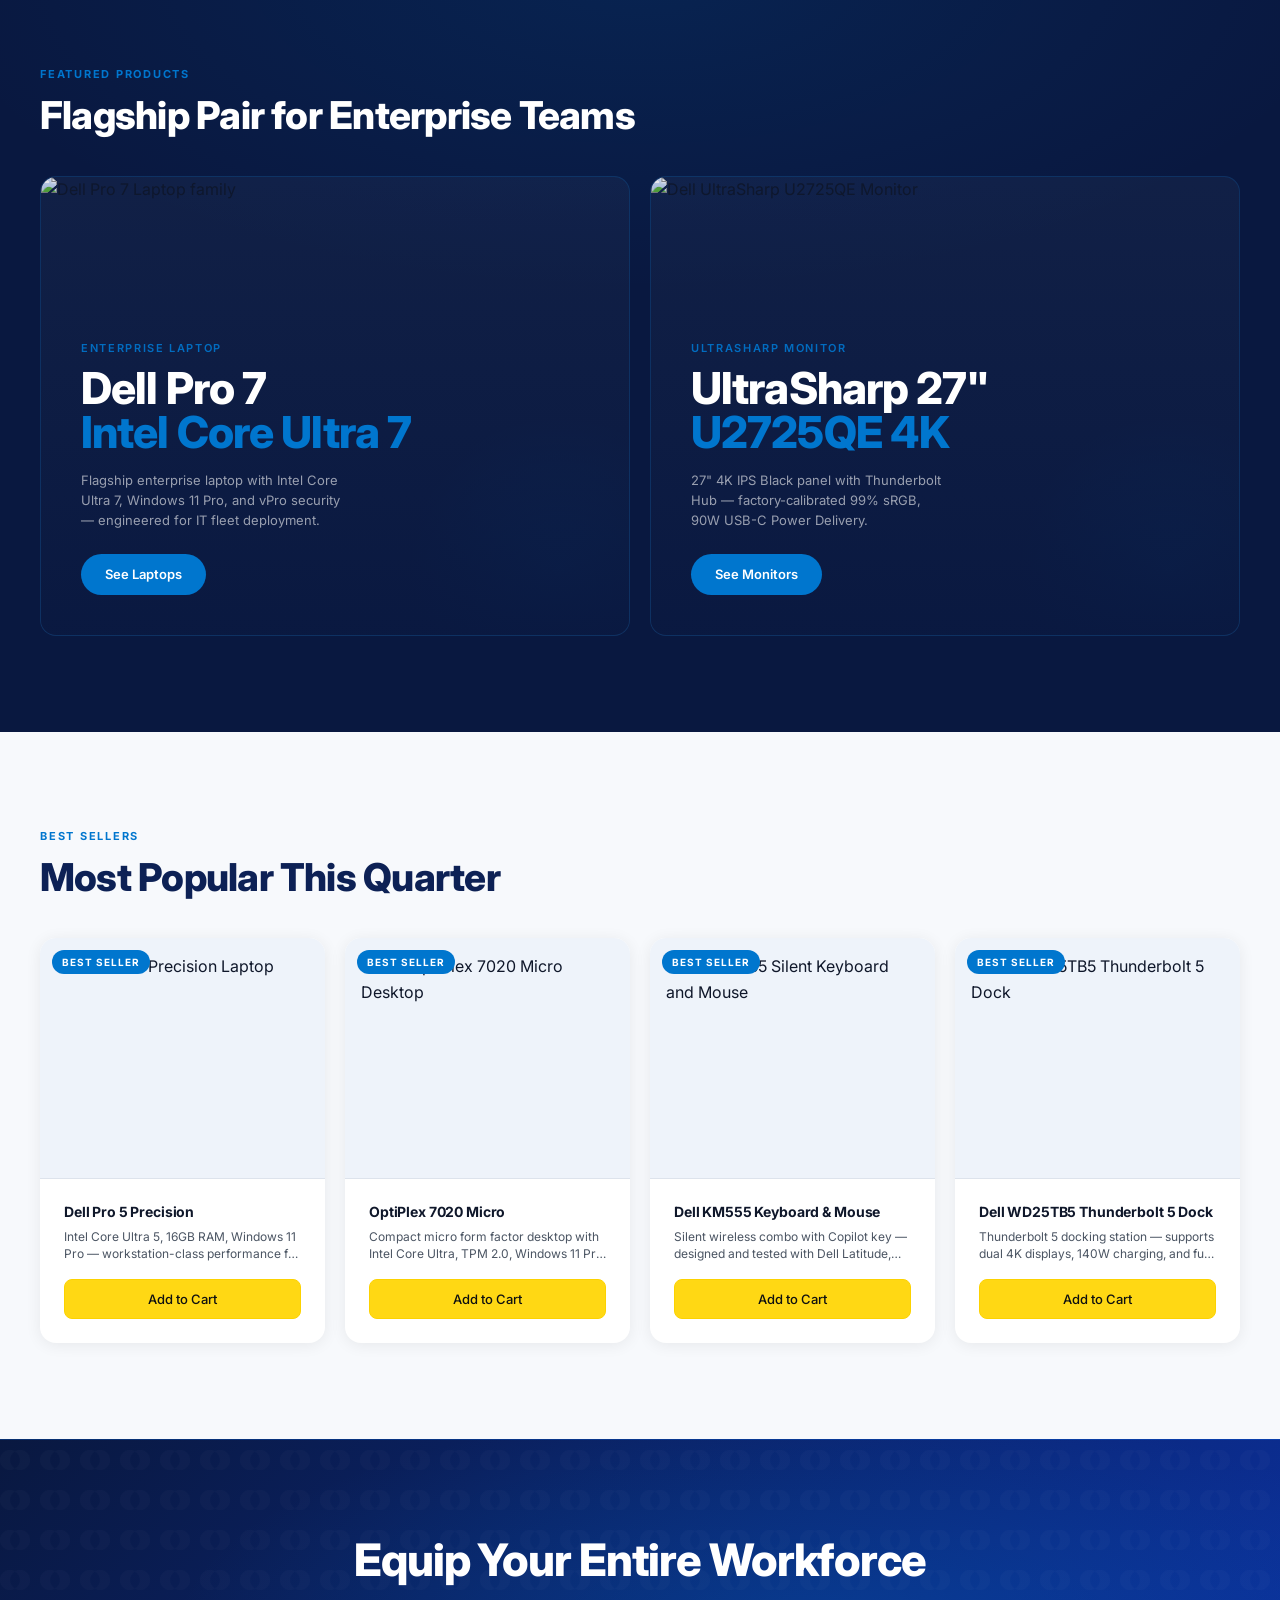
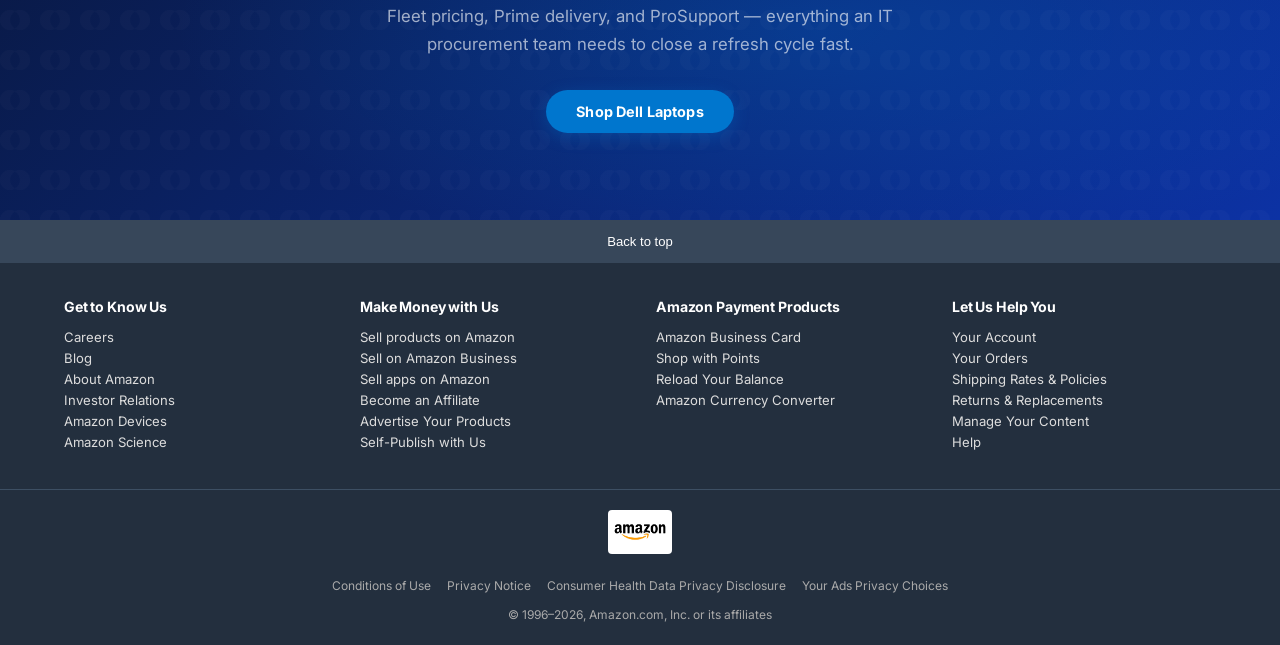
==== commit 234c9b10: "Fix duo/tile image rendering; add 3-5 new products per category (8+ per page); remove inline duo-img" ====
--- a/index.html
+++ b/index.html
@@ -57,18 +57,6 @@
       transition: opacity 0.3s ease;
     }
     .duo-card:hover .duo-glow { opacity: 0.25; }
-    .duo-product-img {
-      position: absolute;
-      top: 0;
-      right: -5%;
-      width: 70%;
-      height: 62%;
-      object-fit: contain;
-      object-position: right top;
-      transform: rotate(-4deg) translateY(-2%);
-      filter: drop-shadow(0 20px 40px rgba(0,0,0,0.5));
-      pointer-events: none;
-    }
     .duo-content { position: relative; z-index: 2; }
     .duo-descriptor {
       font-size: 11px;
@@ -240,8 +228,8 @@
       text-decoration: none;
     }
     .tile-img {
-      width: 60%;
-      height: 55%;
+      width: 65%;
+      height: 65%;
       object-fit: contain;
       filter: drop-shadow(0 8px 16px rgba(0,0,0,0.4));
     }
@@ -249,7 +237,7 @@
       position: absolute;
       bottom: 14px;
       background: rgba(255,255,255,0.1);
-      color: #ffffff;
+      color: var(--white);
       font-size: 12px;
       font-weight: 600;
       letter-spacing: 0.06em;
@@ -294,7 +282,7 @@
     @media (max-width: 768px) {
       .duo-grid { grid-template-columns: 1fr; }
       .duo-card { min-height: 340px; }
-      .duo-product-img { width: 55%; opacity: 0.35; }
+      .duo-product-img { opacity: 0.45; }
       .best-sellers-grid { grid-template-columns: repeat(2, 1fr); }
       .tiles-grid { grid-template-columns: repeat(2, 1fr); }
     }
--- a/styles.css
+++ b/styles.css
@@ -1111,8 +1111,8 @@
 }
 .product-card:hover { transform: translateY(-4px); box-shadow: 0 12px 32px rgba(0,0,0,0.12); }
 
-.card-img-wrap { height: 240px; background: var(--lighter-bg); overflow: hidden; flex-shrink: 0; }
-.card-img { width: 100%; height: 100%; object-fit: cover; }
+.card-img-wrap { position: relative; height: 240px; background: var(--lighter-bg); overflow: hidden; flex-shrink: 0; }
+.card-img { position: absolute; inset: 0; width: 100%; height: 100%; object-fit: contain; padding: 16px; }
 .card-body { padding: var(--space-md); border-top: 1px solid var(--border); display: flex; flex-direction: column; flex: 1; }
 .card-name { font-size: 14px; font-weight: 700; color: var(--text); margin-bottom: 6px; line-height: 1.35; }
 .card-desc { font-size: 12px; color: var(--text-muted); line-height: 1.45; margin-bottom: var(--space-sm); display: -webkit-box; -webkit-line-clamp: 2; -webkit-box-orient: vertical; overflow: hidden; }
@@ -1131,7 +1131,8 @@
 .duo-card:hover { transform: translateY(-4px); box-shadow: 0 24px 48px color-mix(in srgb, var(--primary) 18%, transparent); }
 .duo-glow { position: absolute; bottom: -80px; right: -80px; width: 300px; height: 300px; background: radial-gradient(ellipse, var(--primary) 0%, transparent 70%); opacity: 0.15; pointer-events: none; transition: opacity 0.3s ease; }
 .duo-card:hover .duo-glow { opacity: 0.25; }
-.duo-product-img { position: absolute; top: 0; right: -5%; width: 70%; height: 62%; object-fit: contain; object-position: right top; transform: rotate(-4deg) translateY(-2%); filter: drop-shadow(0 20px 40px rgba(0,0,0,0.5)); pointer-events: none; }
+.duo-product-img { position: absolute; inset: 0; width: 100%; height: 100%; object-fit: cover; pointer-events: none; z-index: 0; }
+.duo-card::after { content: ''; position: absolute; inset: 0; background: linear-gradient(to top, color-mix(in srgb, var(--brand-dark) 92%, transparent) 0%, color-mix(in srgb, var(--brand-dark) 55%, transparent) 45%, color-mix(in srgb, var(--brand-dark) 10%, transparent) 100%); z-index: 1; pointer-events: none; }
 .duo-content { position: relative; z-index: 2; }
 .duo-descriptor { font-size: 11px; letter-spacing: 0.15em; text-transform: uppercase; color: color-mix(in srgb, var(--primary) 90%, transparent); margin-bottom: 8px; font-weight: 600; }
 .duo-product-name { font-size: clamp(28px, 3.5vw, 44px); font-weight: 800; line-height: 1.0; margin-bottom: var(--space-sm); letter-spacing: -0.02em; }
@@ -1150,6 +1151,6 @@
 @media (max-width: 900px) {
   .duo-grid { grid-template-columns: 1fr; }
   .duo-card { min-height: 340px; }
-  .duo-product-img { width: 55%; opacity: 0.35; }
+  .duo-product-img { opacity: 0.5; }
   .best-sellers-grid { grid-template-columns: repeat(2, 1fr); }
 }
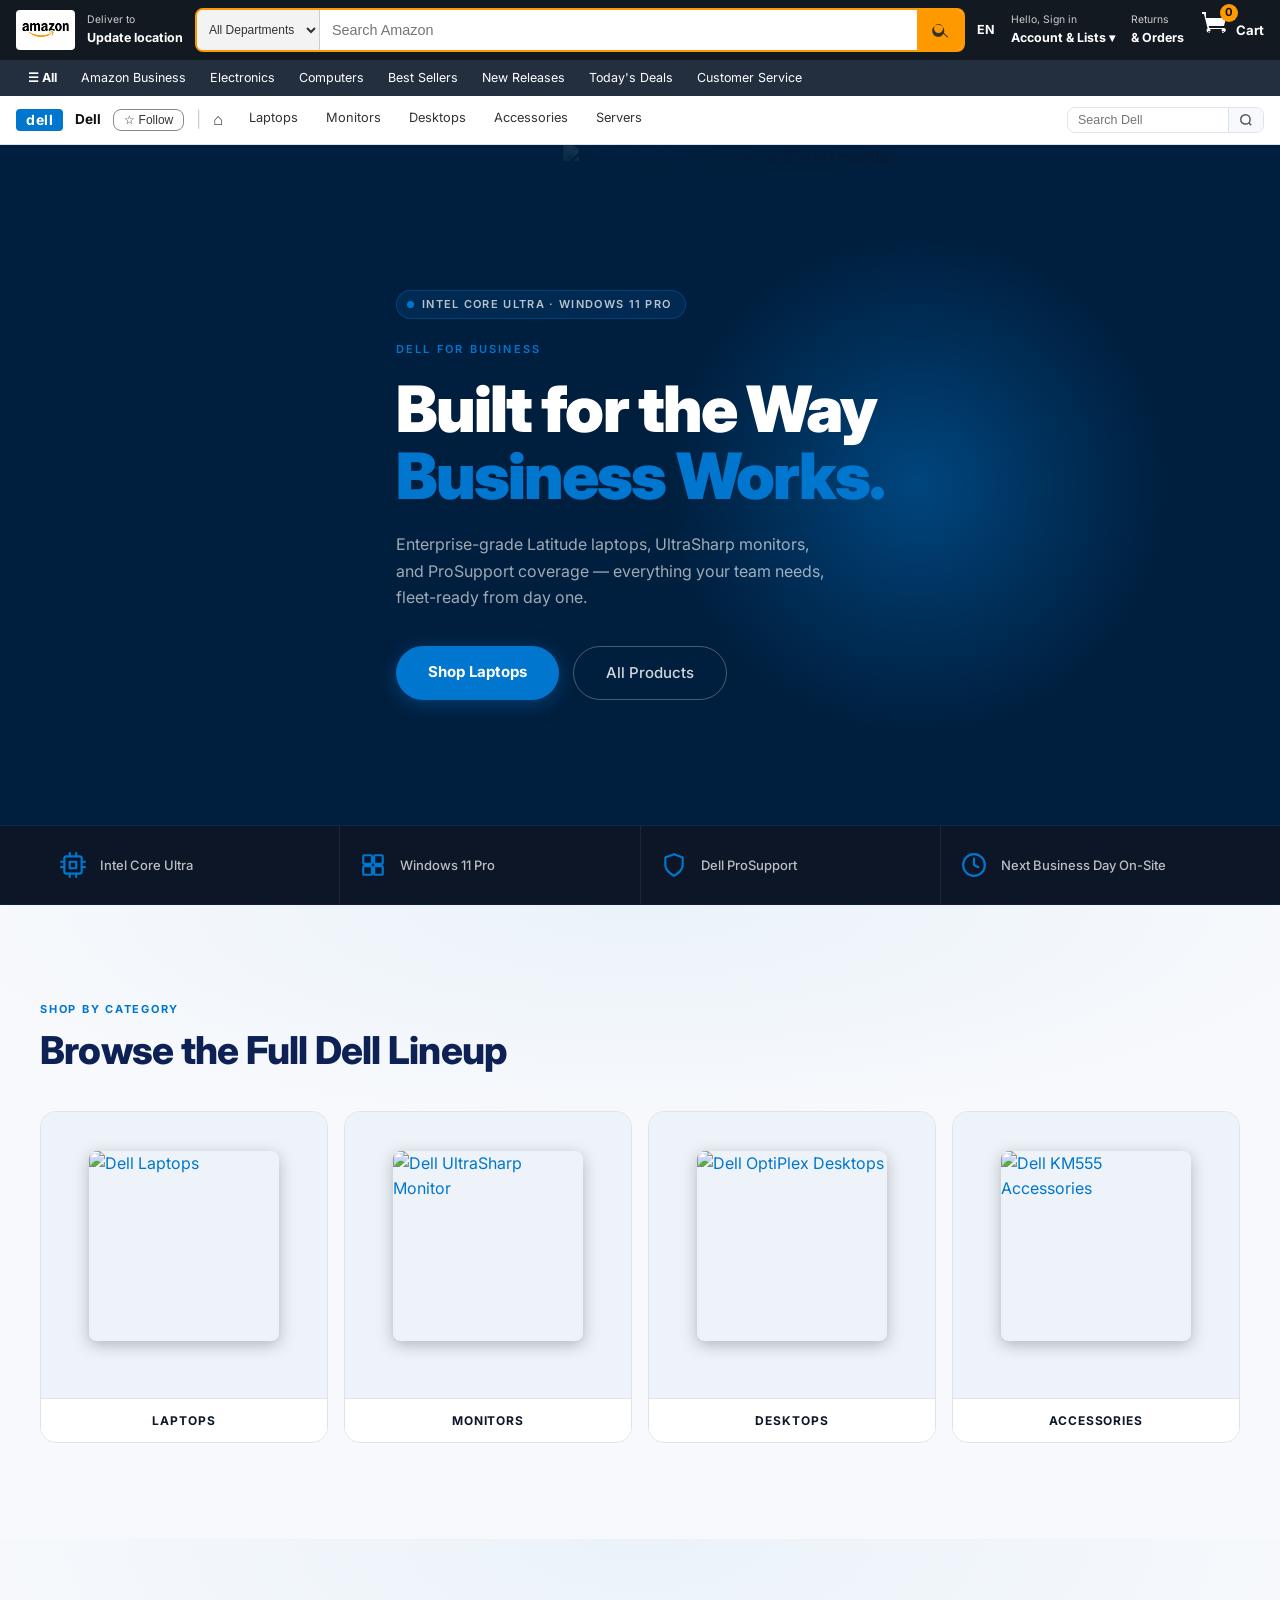
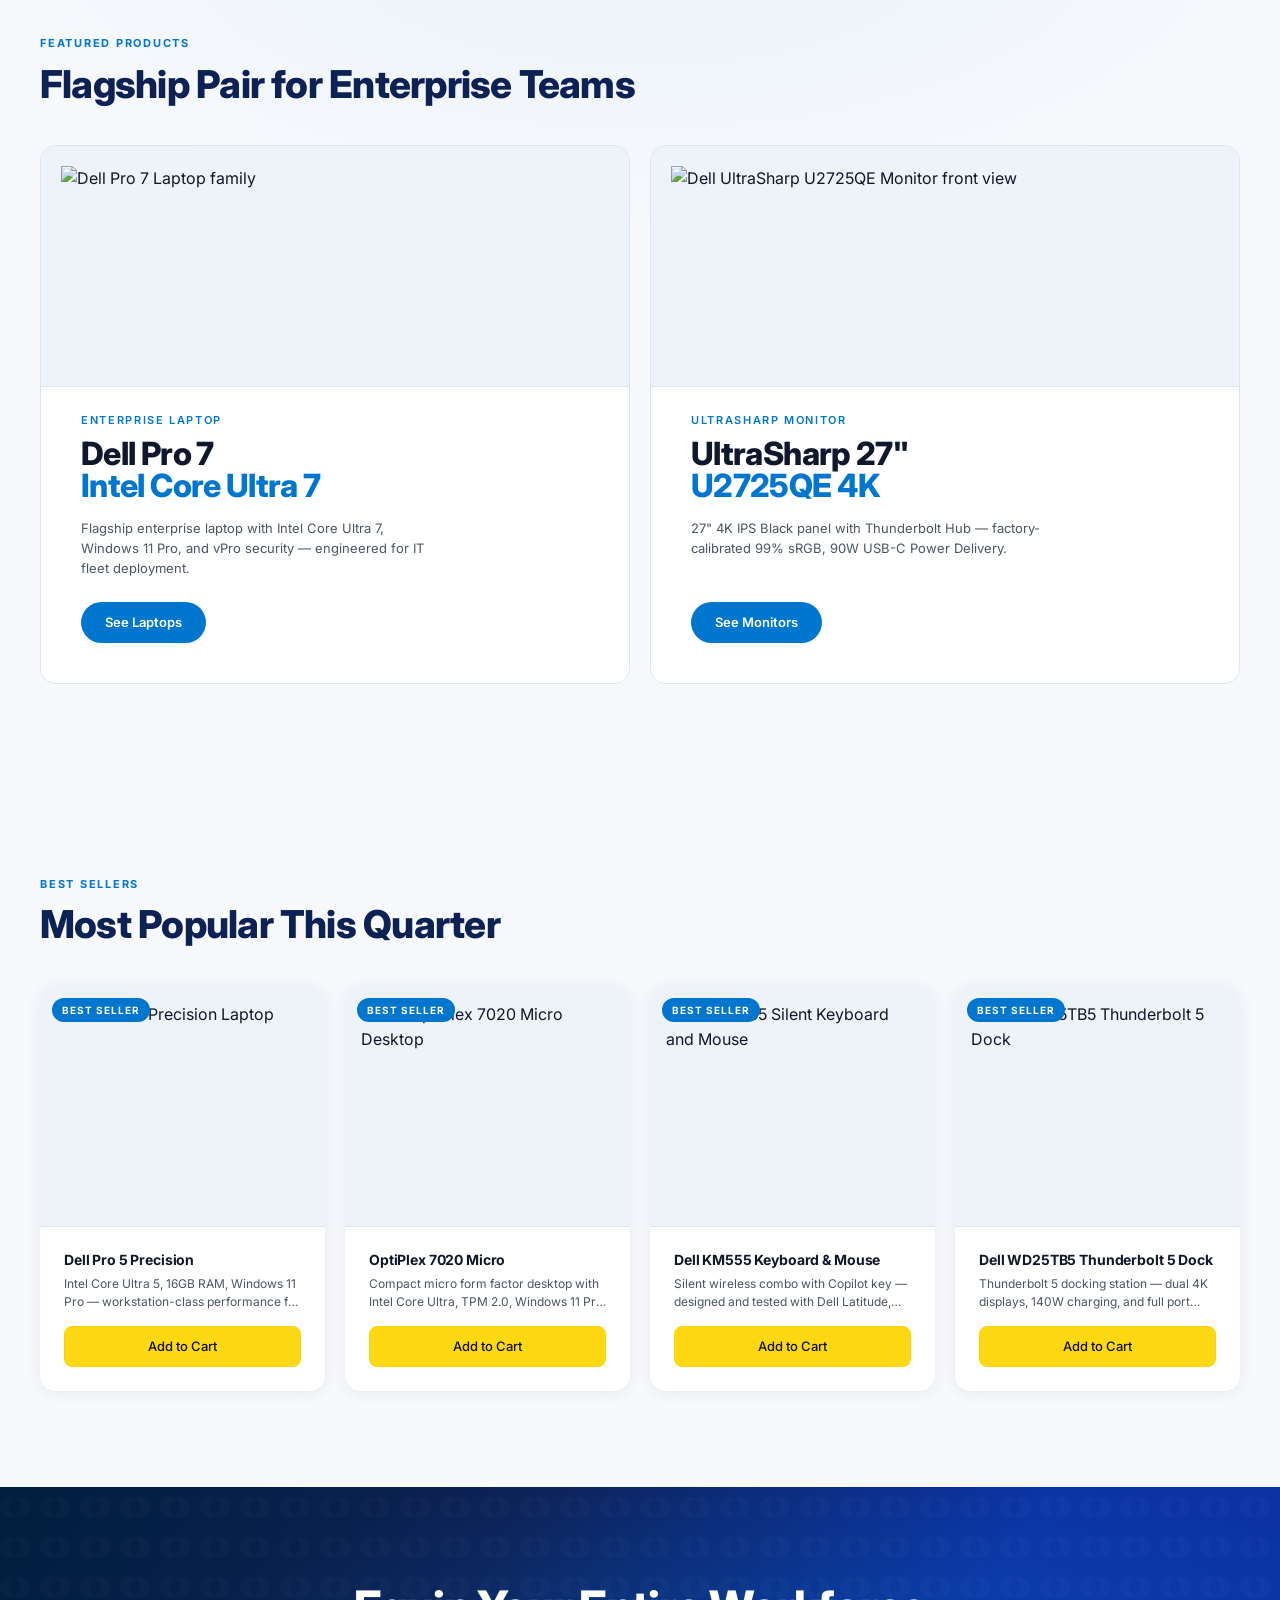
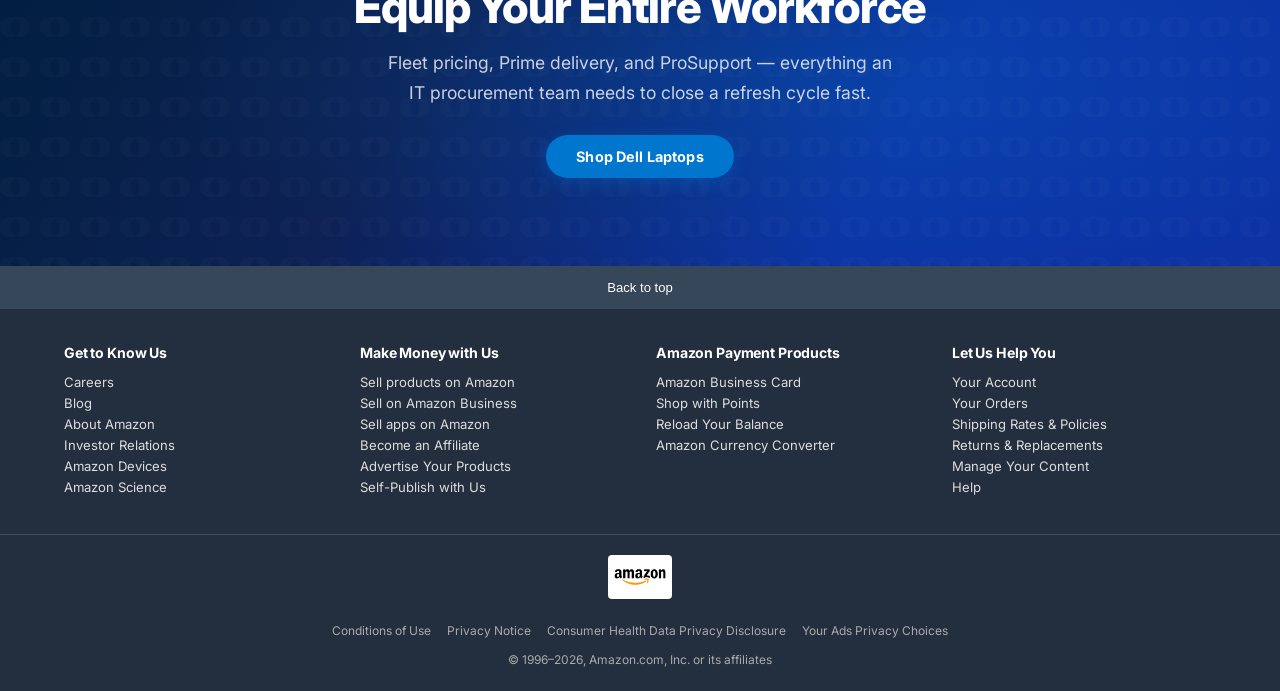
==== commit 9670cd2b: "Design QA — image audit, completeness, and all issues resolved - Replace all city-skyline monitor im" ====
--- a/index.html
+++ b/index.html
@@ -1,4 +1,4 @@
-﻿<!DOCTYPE html>
+<!DOCTYPE html>
 <html lang="en">
 <head>
   <meta charset="UTF-8">
@@ -7,284 +7,228 @@
   <link rel="icon" href="favicon.svg" type="image/svg+xml">
   <link rel="stylesheet" href="styles.css">
   <style>
-    /* ── Featured Duo ── */
-    .featured-duo {
+    /* ── Hero: Full-bleed image right half + glow overlay ── */
+    .hero-home {
+      position: relative;
+      min-height: 680px;
       background: var(--brand-dark);
+      overflow: hidden;
+      display: flex;
+      align-items: center;
+    }
+    .hero-product-img {
+      position: absolute;
+      right: 0;
+      top: 0;
+      width: 56%;
+      height: 100%;
+      object-fit: cover;
+      object-position: center 30%;
+      z-index: 0;
+    }
+    /* Gradient: dark left → transparent right */
+    .hero-overlay {
+      position: absolute;
+      inset: 0;
+      background:
+        linear-gradient(90deg,
+          var(--brand-dark) 0%,
+          var(--brand-dark) 38%,
+          rgba(0,30,61,0.82) 52%,
+          rgba(0,30,61,0.3) 68%,
+          transparent 100%
+        ),
+        linear-gradient(to top, rgba(0,30,61,0.5) 0%, transparent 30%);
+      z-index: 1;
+      pointer-events: none;
+    }
+    /* Blue glow on the product image side */
+    .hero-glow {
+      position: absolute;
+      right: 8%;
+      top: 50%;
+      transform: translateY(-50%);
+      width: 520px;
+      height: 520px;
+      background: radial-gradient(ellipse, rgba(0,118,206,0.45) 0%, rgba(0,118,206,0.18) 40%, transparent 70%);
+      border-radius: 50%;
+      z-index: 2;
+      pointer-events: none;
+    }
+    .hero-text {
+      position: relative;
+      z-index: 3;
+      padding: 140px 0 120px;
+      max-width: 560px;
+    }
+    .hero-badge {
+      display: inline-flex;
+      align-items: center;
+      gap: 8px;
+      background: rgba(0,118,206,0.14);
+      border: 1px solid rgba(0,118,206,0.32);
+      border-radius: 999px;
+      padding: 5px 14px 5px 10px;
+      margin-bottom: 22px;
+    }
+    .hero-badge-dot { width: 7px; height: 7px; border-radius: 50%; background: var(--brand-color); flex-shrink: 0; }
+    .hero-badge-text { font-size: 11px; font-weight: 600; letter-spacing: 0.12em; text-transform: uppercase; color: rgba(255,255,255,0.72); }
+    .hero-eyebrow-home { display: block; font-size: 11px; letter-spacing: 0.2em; text-transform: uppercase; color: var(--brand-color); margin-bottom: 16px; font-weight: 600; }
+    .hero-headline {
+      font-size: clamp(38px, 5vw, 64px);
+      font-weight: 900;
+      color: #fff;
+      line-height: 1.05;
+      letter-spacing: -0.03em;
+      margin-bottom: 22px;
+    }
+    .hero-headline span { color: var(--brand-color); display: block; }
+    .hero-sub-home {
+      font-size: 16px;
+      color: rgba(255,255,255,0.62);
+      line-height: 1.65;
+      margin-bottom: 36px;
+      max-width: 440px;
+    }
+    .hero-ctas { display: flex; gap: 14px; flex-wrap: wrap; }
+    .btn-hero-primary {
+      padding: 14px 32px;
+      background: var(--brand-color);
+      color: #fff;
+      border-radius: 999px;
+      font-size: 15px;
+      font-weight: 700;
+      text-decoration: none;
+      display: inline-block;
+      transition: opacity 0.2s, transform 0.2s;
+      box-shadow: 0 4px 20px rgba(0,118,206,0.4);
+    }
+    .btn-hero-primary:hover { opacity: 0.88; transform: scale(1.02); text-decoration: none; }
+    .btn-hero-secondary {
+      padding: 14px 32px;
+      background: transparent;
+      color: rgba(255,255,255,0.82);
+      border-radius: 999px;
+      border: 1px solid rgba(255,255,255,0.28);
+      font-size: 15px;
+      font-weight: 500;
+      text-decoration: none;
+      display: inline-block;
+      transition: border-color 0.2s, color 0.2s;
+    }
+    .btn-hero-secondary:hover { border-color: rgba(255,255,255,0.65); color: #fff; text-decoration: none; }
+
+    /* ── Feature Icon Strip ── */
+    .feature-icon-strip {
+      background: rgba(0,10,28,0.95);
+      border-top: 1px solid rgba(0,118,206,0.22);
+      border-bottom: 1px solid rgba(0,118,206,0.1);
+    }
+    .feature-icon-strip .container { padding: 0 var(--space-lg); }
+    .fstrip-inner {
+      display: flex;
+      align-items: stretch;
+    }
+    .fstrip-item {
+      flex: 1;
+      display: flex;
+      align-items: center;
+      gap: 14px;
+      padding: 26px 20px;
+      border-right: 1px solid rgba(255,255,255,0.07);
+    }
+    .fstrip-item:last-child { border-right: none; }
+    .fstrip-icon { width: 26px; height: 26px; stroke: var(--brand-color); fill: none; stroke-width: 2; stroke-linecap: round; stroke-linejoin: round; flex-shrink: 0; }
+    .fstrip-label { font-size: 13px; font-weight: 500; color: rgba(255,255,255,0.72); white-space: nowrap; }
+
+    /* ── Category Tiles — LIGHT mode, separated media + label zones ── */
+    .cat-section {
+      background: var(--light-gray);
       padding: var(--space-2xl) 0;
       position: relative;
       overflow: hidden;
     }
-    .featured-duo::before {
+    .cat-section::before {
       content: '';
       position: absolute;
       inset: 0;
-      background: radial-gradient(ellipse 80% 60% at 50% 0%, rgba(0,118,206,0.12) 0%, transparent 70%);
+      background: radial-gradient(ellipse 80% 50% at 50% 0%, rgba(0,118,206,0.05) 0%, transparent 70%);
       pointer-events: none;
     }
-    .featured-duo .container { position: relative; z-index: 1; }
-    .duo-grid {
+    .cat-section .container { position: relative; z-index: 1; }
+    .cat-tiles-grid {
       display: grid;
-      grid-template-columns: 1fr 1fr;
-      gap: 20px;
+      grid-template-columns: repeat(4, 1fr);
+      gap: 16px;
       margin-top: var(--space-lg);
     }
-    .duo-card {
-      position: relative;
-      background: rgba(255,255,255,0.04);
-      border: 1px solid rgba(0,118,206,0.2);
+    .cat-tile-card {
+      background: var(--white);
+      border: 1px solid var(--border);
       border-radius: 16px;
       overflow: hidden;
-      min-height: 460px;
-      padding: var(--space-lg);
       display: flex;
       flex-direction: column;
-      justify-content: flex-end;
-      transition: transform 0.3s ease, box-shadow 0.3s ease;
-    }
-    .duo-card:hover {
+      cursor: pointer;
+      text-decoration: none;
+      transition: transform 0.25s cubic-bezier(0.22, 1, 0.36, 1), box-shadow 0.25s ease;
+    }
+    .cat-tile-card:hover {
       transform: translateY(-4px);
-      box-shadow: 0 24px 48px rgba(0,118,206,0.18);
-    }
-    .duo-glow {
-      position: absolute;
-      bottom: -80px;
-      right: -80px;
-      width: 300px;
-      height: 300px;
-      background: radial-gradient(ellipse, var(--brand-blue) 0%, transparent 70%);
-      opacity: 0.15;
-      pointer-events: none;
-      transition: opacity 0.3s ease;
-    }
-    .duo-card:hover .duo-glow { opacity: 0.25; }
-    .duo-content { position: relative; z-index: 2; }
-    .duo-descriptor {
-      font-size: 11px;
-      letter-spacing: 0.15em;
-      text-transform: uppercase;
-      color: rgba(0,118,206,0.9);
-      margin-bottom: 8px;
-      font-weight: 600;
-    }
-    .duo-product-name {
-      font-size: clamp(28px, 3.5vw, 44px);
-      font-weight: 800;
-      line-height: 1.0;
-      margin-bottom: var(--space-sm);
-      letter-spacing: -0.02em;
-    }
-    .duo-name-main { color: #ffffff; display: block; }
-    .duo-name-model { color: var(--brand-blue); display: block; }
-    .duo-tagline {
-      font-size: 13px;
-      color: rgba(255,255,255,0.58);
-      line-height: 1.55;
-      margin-bottom: var(--space-md);
-      max-width: 260px;
-    }
-    .duo-cta {
-      display: inline-flex;
-      align-items: center;
-      padding: 10px 24px;
-      background: var(--brand-blue);
-      color: #ffffff;
-      border-radius: 999px;
-      font-size: 13px;
-      font-weight: 600;
-      cursor: pointer;
-      transition: opacity 0.2s ease, transform 0.2s ease;
+      box-shadow: 0 12px 32px rgba(0,118,206,0.14);
       text-decoration: none;
     }
-    .duo-cta:hover { opacity: 0.88; transform: scale(1.02); text-decoration: none; }
-
-    /* ── Best Sellers ── */
-    .best-sellers {
-      background: var(--light-gray);
-      padding: var(--space-2xl) 0;
-    }
-    .best-sellers-grid {
-      display: grid;
-      grid-template-columns: repeat(4, 1fr);
-      gap: 20px;
-      margin-top: var(--space-lg);
-    }
-    .product-card {
-      position: relative;
-      background: var(--white);
-      border-radius: 16px;
-      box-shadow: var(--card-shadow);
-      overflow: hidden;
-      transition: transform 0.25s ease, box-shadow 0.25s ease;
+    /* Media zone — image in its own container */
+    .cat-tile-media {
+      background: var(--lighter-bg);
       display: flex;
-      flex-direction: column;
-    }
-    .product-card:hover {
-      transform: translateY(-4px);
-      box-shadow: 0 12px 32px rgba(0,0,0,0.12);
-    }
-    .best-seller-badge {
-      position: absolute;
-      top: 12px;
-      left: 12px;
-      z-index: 2;
-      background: var(--brand-blue);
-      color: #ffffff;
-      font-size: 10px;
-      font-weight: 700;
-      letter-spacing: 0.1em;
-      padding: 4px 10px;
-      border-radius: 999px;
-    }
-    .card-img-wrap {
-      position: relative;
-      height: 240px;
-      background: var(--lighter-bg);
-      overflow: hidden;
-    }
-    .card-img {
-      width: 100%;
-      height: 100%;
-      object-fit: cover;
-    }
-    .card-body {
-      padding: var(--space-md);
-      border-top: 1px solid var(--border);
-      display: flex;
-      flex-direction: column;
-      flex: 1;
-    }
-    .card-name {
-      font-size: 14px;
-      font-weight: 700;
-      color: var(--text);
-      margin-bottom: 6px;
-      line-height: 1.35;
-    }
-    .card-desc {
-      font-size: 12px;
-      color: var(--text-muted);
-      line-height: 1.45;
-      margin-bottom: var(--space-sm);
-      display: -webkit-box;
-      -webkit-line-clamp: 2;
-      -webkit-box-orient: vertical;
-      overflow: hidden;
-    }
-    .card-atc {
-      display: block;
-      width: 100%;
-      padding: 9px 0;
-      background: #FFD814;
-      border: 1px solid #FCD200;
-      border-radius: 8px;
-      font-size: 13px;
-      font-weight: 500;
-      color: #0F1111;
-      text-align: center;
-      cursor: pointer;
-      margin-top: auto;
-    }
-
-    /* ── Category Tiles ── */
-    .category-tiles-section {
-      background: var(--brand-dark);
-      padding: var(--space-2xl) 0;
-      position: relative;
-      overflow: hidden;
-    }
-    .category-tiles-section::before {
-      content: '';
-      position: absolute;
-      inset: 0;
-      background: radial-gradient(ellipse 80% 60% at 50% 0%, rgba(0,118,206,0.1) 0%, transparent 70%);
-      pointer-events: none;
-    }
-    .category-tiles-section .container { position: relative; z-index: 1; }
-    .tiles-grid {
-      display: grid;
-      grid-template-columns: repeat(5, 1fr);
-      gap: 16px;
-      margin-top: var(--space-lg);
-    }
-    .category-tile {
-      position: relative;
-      background: rgba(255,255,255,0.05);
-      border: 1px solid rgba(0,118,206,0.18);
-      border-radius: 16px;
-      overflow: hidden;
-      aspect-ratio: 1;
-      display: flex;
-      flex-direction: column;
       align-items: center;
       justify-content: center;
-      cursor: pointer;
-      transition: transform 0.2s ease, background 0.2s ease, box-shadow 0.2s ease;
-      text-decoration: none;
-    }
-    .category-tile:hover {
-      transform: scale(1.04);
-      background: rgba(0,118,206,0.12);
-      box-shadow: 0 8px 24px rgba(0,118,206,0.2);
-      text-decoration: none;
-    }
-    .tile-img {
-      width: 65%;
-      height: 65%;
+      padding: 24px;
+      aspect-ratio: 1;
+      overflow: hidden;
+    }
+    .cat-tile-img {
+      width: 80%;
+      height: 80%;
       object-fit: contain;
-      filter: drop-shadow(0 8px 16px rgba(0,0,0,0.4));
-    }
-    .tile-label {
-      position: absolute;
-      bottom: 14px;
-      background: rgba(255,255,255,0.1);
-      color: var(--white);
+      display: block;
+    }
+    /* Label zone — below the image, in normal document flow */
+    .cat-tile-label {
+      display: block;
+      padding: 12px 16px;
+      background: var(--white);
+      border-top: 1px solid var(--border);
+      color: var(--text);
       font-size: 12px;
-      font-weight: 600;
-      letter-spacing: 0.06em;
-      padding: 5px 14px;
-      border-radius: 999px;
-      border: 1px solid rgba(255,255,255,0.18);
-    }
-
-    /* ── CTA Banner ── */
-    .cta-banner {
-      background: linear-gradient(135deg, var(--brand-dark) 0%, var(--brand-mid) 100%);
-      padding: var(--space-2xl) 0;
+      font-weight: 700;
+      letter-spacing: 0.08em;
+      text-transform: uppercase;
       text-align: center;
-      border-top: 1px solid rgba(0,118,206,0.2);
-    }
-    .cta-banner h2 {
-      color: #ffffff;
-      margin-bottom: var(--space-sm);
-    }
-    .cta-banner p {
-      color: rgba(255,255,255,0.62);
-      font-size: 1.05rem;
-      margin-bottom: var(--space-lg);
-    }
-
-    /* ── Section header shared ── */
-    .section-eyebrow {
-      display: block;
-      font-size: 11px;
-      font-weight: 700;
-      letter-spacing: 0.16em;
-      text-transform: uppercase;
-      color: var(--brand-blue);
-      margin-bottom: 10px;
-    }
-    .section-dark .section-eyebrow { color: rgba(255,255,255,0.5); }
+    }
+
+    /* ── Best Sellers product card image — contain for product images ── */
+    .best-sellers .card-img { object-fit: contain; padding: 16px; }
 
     /* ── Responsive ── */
     @media (max-width: 1024px) {
-      .tiles-grid { grid-template-columns: repeat(3, 1fr); }
-    }
-    @media (max-width: 768px) {
-      .duo-grid { grid-template-columns: 1fr; }
-      .duo-card { min-height: 340px; }
-      .duo-product-img { opacity: 0.45; }
-      .best-sellers-grid { grid-template-columns: repeat(2, 1fr); }
-      .tiles-grid { grid-template-columns: repeat(2, 1fr); }
+      .cat-tiles-grid { grid-template-columns: repeat(2, 1fr); }
+    }
+    @media (max-width: 900px) {
+      .hero-text { padding: 80px 0 60px; }
+      .hero-product-img { width: 100%; opacity: 0.25; }
+      .hero-overlay { background: rgba(0,30,61,0.7); }
+      .hero-glow { display: none; }
+      .fstrip-inner { flex-wrap: wrap; }
+      .fstrip-item { min-width: 50%; border-right: none; border-bottom: 1px solid rgba(255,255,255,0.07); }
+      .fstrip-item:nth-child(odd) { border-right: 1px solid rgba(255,255,255,0.07); }
+    }
+    @media (max-width: 600px) {
+      .hero-text { padding: 60px 0 48px; }
+      .hero-headline { font-size: clamp(32px, 7vw, 44px); }
+      .hero-sub-home { max-width: 100%; }
+      .hero-ctas { flex-direction: column; align-items: flex-start; gap: 10px; }
     }
   </style>
 </head>
@@ -292,247 +236,124 @@
 
 <div id="site-header"></div>
 
-<!-- ══════════════════════════════════════════
-     HERO — Style 3 Full-Bleed (embedded)
-══════════════════════════════════════════ -->
-<style>
-  .hero-dell-v2 {
-    --brand-color: var(--brand-blue);
-    --brand-dark:  #091840;
-    --brand-mid:   color-mix(in srgb, var(--brand-blue) 60%, #000000);
-    --brand-light: color-mix(in srgb, var(--brand-blue) 12%, #ffffff);
-  }
-  .hero { position: relative; width: 100%; overflow: hidden; }
-  .hero-eyebrow {
-    display: block;
-    font-size: 11px;
-    letter-spacing: 0.2em;
-    text-transform: uppercase;
-    color: var(--brand-color);
-    margin-bottom: 16px;
-    font-weight: 600;
-  }
-  .hero-headline {
-    font-size: clamp(38px, 5.5vw, 68px);
-    font-weight: 800;
-    color: #ffffff;
-    line-height: 1.05;
-    letter-spacing: -0.02em;
-    margin-bottom: 20px;
-  }
-  .hero-sub {
-    font-size: 17px;
-    color: rgba(255,255,255,0.62);
-    line-height: 1.6;
-    margin-bottom: 40px;
-    max-width: 440px;
-  }
-  .hero-actions { display: flex; gap: 16px; align-items: center; flex-wrap: wrap; }
-  .btn-hero-primary {
-    padding: 14px 32px;
-    background: var(--brand-color);
-    color: #ffffff;
-    border-radius: 999px;
-    font-size: 15px;
-    font-weight: 600;
-    cursor: pointer;
-    transition: transform 0.2s ease, opacity 0.2s ease;
-    border: none;
-    outline: none;
-    text-decoration: none;
-    display: inline-block;
-  }
-  .btn-hero-primary:hover { transform: scale(1.03); opacity: 0.9; }
-  .btn-hero-secondary {
-    padding: 14px 32px;
-    background: transparent;
-    color: rgba(255,255,255,0.85);
-    border-radius: 999px;
-    border: 1px solid rgba(255,255,255,0.28);
-    font-size: 15px;
-    font-weight: 500;
-    cursor: pointer;
-    transition: border-color 0.2s ease, color 0.2s ease;
-    text-decoration: none;
-    display: inline-block;
-  }
-  .btn-hero-secondary:hover { border-color: rgba(255,255,255,0.65); color: #ffffff; }
-  .hero-feature-strip {
-    display: flex;
-    align-items: stretch;
-    background: color-mix(in srgb, var(--brand-dark) 90%, #000000);
-    border-top: 1px solid color-mix(in srgb, var(--brand-color) 18%, transparent);
-    border-bottom: 1px solid color-mix(in srgb, var(--brand-color) 10%, transparent);
-  }
-  .feature-item {
-    display: flex;
-    align-items: center;
-    gap: 12px;
-    flex: 1;
-    justify-content: center;
-    padding: 22px 24px;
-    border-right: 1px solid rgba(255,255,255,0.07);
-  }
-  .feature-item:last-child { border-right: none; }
-  .feature-icon { width: 26px; height: 26px; color: var(--brand-color); flex-shrink: 0; }
-  .feature-label { font-size: 13px; font-weight: 500; color: rgba(255,255,255,0.72); white-space: nowrap; }
-  @media (max-width: 768px) {
-    .hero-feature-strip { flex-wrap: wrap; }
-    .feature-item { min-width: 50%; border-right: none; border-bottom: 1px solid rgba(255,255,255,0.07); }
-    .feature-item:nth-child(odd) { border-right: 1px solid rgba(255,255,255,0.07); }
-  }
-  .hero-s3 { position: relative; min-height: 680px; overflow: hidden; }
-  .s3-bg-img { position: absolute; inset: 0; width: 100%; height: 100%; object-fit: cover; object-position: center 30%; }
-  .s3-overlay {
-    position: absolute;
-    inset: 0;
-    background:
-      linear-gradient(90deg,
-        color-mix(in srgb, var(--brand-dark) 88%, transparent) 0%,
-        color-mix(in srgb, var(--brand-dark) 64%, transparent) 38%,
-        color-mix(in srgb, var(--brand-dark) 22%, transparent) 62%,
-        transparent 100%
-      ),
-      linear-gradient(to top, color-mix(in srgb, var(--brand-dark) 40%, transparent) 0%, transparent 28%);
-  }
-  .s3-accent-rule {
-    position: absolute;
-    left: 60px;
-    top: 50%;
-    transform: translateY(-50%);
-    width: 3px;
-    height: 160px;
-    background: linear-gradient(to bottom, transparent, var(--brand-color) 25%, var(--brand-color) 75%, transparent);
-    opacity: 0.7;
-    border-radius: 2px;
-  }
-  .s3-content { position: relative; z-index: 2; padding: 140px 80px 120px; max-width: 580px; }
-  .s3-headline-break { display: block; }
-  .s3-badge {
-    display: inline-flex;
-    align-items: center;
-    gap: 8px;
-    background: color-mix(in srgb, var(--brand-color) 14%, rgba(255,255,255,0.06));
-    border: 1px solid color-mix(in srgb, var(--brand-color) 32%, transparent);
-    border-radius: 999px;
-    padding: 5px 14px 5px 10px;
-    margin-bottom: 20px;
-  }
-  .s3-badge-dot { width: 7px; height: 7px; border-radius: 50%; background: var(--brand-color); flex-shrink: 0; }
-  .s3-badge-text { font-size: 11px; font-weight: 600; letter-spacing: 0.12em; text-transform: uppercase; color: rgba(255,255,255,0.75); }
-  @media (max-width: 1024px) { .s3-content { padding: 120px 60px 100px; } .s3-accent-rule { left: 40px; } }
-  @media (max-width: 768px) {
-    .hero-s3 { min-height: 560px; }
-    .s3-overlay { background: color-mix(in srgb, var(--brand-dark) 80%, transparent); }
-    .s3-accent-rule { display: none; }
-    .s3-content { padding: 80px 24px 60px; max-width: 100%; }
-    .hero-sub { max-width: 100%; }
-  }
-</style>
-
-<section class="hero hero-s3 hero-dell-v2">
-  <img class="s3-bg-img"
+
+<!-- ══════════════════════════════════════════
+     HERO — Full-bleed image right half, text left, glow overlay
+══════════════════════════════════════════ -->
+<section class="hero-home">
+  <img class="hero-product-img"
     src="https://i.dell.com/is/image/DellContent/content/dam/ss2/page-specific/dell-homepage/en/shutterstock-2352697593-na-spring-sale-db14250nt-se2726h-2560x900.jpg?fmt=pjpg&pscan=auto&scl=1&hei=900&wid=2560&resMode=sharp2&size=2560,900&op_usm=1.75,0.3,2,0"
-    alt="Dell Latitude 14 Plus laptop and SE2726H monitor on a dark studio surface"
+    alt="Dell Latitude 14 Plus and SE2726H monitor"
     width="2560" height="900" loading="eager" fetchpriority="high">
-  <div class="s3-overlay" aria-hidden="true"></div>
-  <div class="s3-accent-rule" aria-hidden="true"></div>
-  <div class="s3-content">
-    <div class="s3-badge" aria-hidden="true">
-      <span class="s3-badge-dot"></span>
-      <span class="s3-badge-text">Windows 11 Pro · Intel Core Ultra</span>
+  <div class="hero-overlay" aria-hidden="true"></div>
+  <div class="hero-glow" aria-hidden="true"></div>
+  <div class="container">
+    <div class="hero-text">
+      <div class="hero-badge">
+        <span class="hero-badge-dot"></span>
+        <span class="hero-badge-text">Intel Core Ultra · Windows 11 Pro</span>
+      </div>
+      <span class="hero-eyebrow-home">Dell for Business</span>
+      <h1 class="hero-headline">
+        Built for the Way
+        <span>Business Works.</span>
+      </h1>
+      <p class="hero-sub-home">
+        Enterprise-grade Latitude laptops, UltraSharp monitors, and ProSupport coverage —
+        everything your team needs, fleet-ready from day one.
+      </p>
+      <div class="hero-ctas">
+        <a class="btn-hero-primary" href="laptops.html">Shop Laptops</a>
+        <a class="btn-hero-secondary" href="#all-products">All Products</a>
+      </div>
     </div>
-    <span class="hero-eyebrow">Dell for Business</span>
-    <h1 class="hero-headline">
-      <span class="s3-headline-break">Built for the Way</span>
-      Business Works.
-    </h1>
-    <p class="hero-sub">
-      Enterprise-grade Latitude laptops, UltraSharp monitors, and ProSupport coverage —
-      everything your team needs, fleet-ready from day one.
-    </p>
-    <div class="hero-actions">
-      <a class="btn-hero-primary" href="laptops.html">Shop Laptops</a>
-      <a class="btn-hero-secondary" href="#all-products">All Products</a>
+  </div>
+</section>
+
+
+<!-- ══════════════════════════════════════════
+     FEATURE ICON STRIP
+══════════════════════════════════════════ -->
+<div class="feature-icon-strip">
+  <div class="container">
+    <div class="fstrip-inner">
+      <div class="fstrip-item">
+        <svg class="fstrip-icon" viewBox="0 0 24 24" aria-hidden="true">
+          <rect x="4" y="4" width="16" height="16" rx="2"/><rect x="9" y="9" width="6" height="6"/>
+          <line x1="9" y1="1" x2="9" y2="4"/><line x1="15" y1="1" x2="15" y2="4"/>
+          <line x1="9" y1="20" x2="9" y2="23"/><line x1="15" y1="20" x2="15" y2="23"/>
+          <line x1="20" y1="9" x2="23" y2="9"/><line x1="20" y1="14" x2="23" y2="14"/>
+          <line x1="1" y1="9" x2="4" y2="9"/><line x1="1" y1="14" x2="4" y2="14"/>
+        </svg>
+        <span class="fstrip-label">Intel Core Ultra</span>
+      </div>
+      <div class="fstrip-item">
+        <svg class="fstrip-icon" viewBox="0 0 24 24" aria-hidden="true">
+          <rect x="3" y="3" width="8" height="8" rx="1"/><rect x="13" y="3" width="8" height="8" rx="1"/>
+          <rect x="3" y="13" width="8" height="8" rx="1"/><rect x="13" y="13" width="8" height="8" rx="1"/>
+        </svg>
+        <span class="fstrip-label">Windows 11 Pro</span>
+      </div>
+      <div class="fstrip-item">
+        <svg class="fstrip-icon" viewBox="0 0 24 24" aria-hidden="true">
+          <path d="M12 22s8-4 8-10V5l-8-3-8 3v7c0 6 8 10 8 10z"/>
+        </svg>
+        <span class="fstrip-label">Dell ProSupport</span>
+      </div>
+      <div class="fstrip-item">
+        <svg class="fstrip-icon" viewBox="0 0 24 24" aria-hidden="true">
+          <circle cx="12" cy="12" r="10"/><polyline points="12 6 12 12 16 14"/>
+        </svg>
+        <span class="fstrip-label">Next Business Day On-Site</span>
+      </div>
     </div>
   </div>
-</section>
-
-<div class="hero-feature-strip hero-dell-v2">
-  <div class="feature-item">
-    <svg class="feature-icon" viewBox="0 0 24 24" fill="none" stroke="currentColor" stroke-width="2" stroke-linecap="round" stroke-linejoin="round" aria-hidden="true">
-      <rect x="4" y="4" width="16" height="16" rx="2"/><rect x="9" y="9" width="6" height="6"/>
-      <line x1="9" y1="1" x2="9" y2="4"/><line x1="15" y1="1" x2="15" y2="4"/>
-      <line x1="9" y1="20" x2="9" y2="23"/><line x1="15" y1="20" x2="15" y2="23"/>
-      <line x1="20" y1="9" x2="23" y2="9"/><line x1="20" y1="14" x2="23" y2="14"/>
-      <line x1="1" y1="9" x2="4" y2="9"/><line x1="1" y1="14" x2="4" y2="14"/>
-    </svg>
-    <span class="feature-label">Intel Core Ultra</span>
-  </div>
-  <div class="feature-item">
-    <svg class="feature-icon" viewBox="0 0 24 24" fill="none" stroke="currentColor" stroke-width="2" stroke-linecap="round" stroke-linejoin="round" aria-hidden="true">
-      <rect x="3" y="3" width="8" height="8" rx="1"/><rect x="13" y="3" width="8" height="8" rx="1"/>
-      <rect x="3" y="13" width="8" height="8" rx="1"/><rect x="13" y="13" width="8" height="8" rx="1"/>
-    </svg>
-    <span class="feature-label">Windows 11 Pro</span>
-  </div>
-  <div class="feature-item">
-    <svg class="feature-icon" viewBox="0 0 24 24" fill="none" stroke="currentColor" stroke-width="2" stroke-linecap="round" stroke-linejoin="round" aria-hidden="true">
-      <path d="M12 22s8-4 8-10V5l-8-3-8 3v7c0 6 8 10 8 10z"/>
-    </svg>
-    <span class="feature-label">Dell ProSupport</span>
-  </div>
-  <div class="feature-item">
-    <svg class="feature-icon" viewBox="0 0 24 24" fill="none" stroke="currentColor" stroke-width="2" stroke-linecap="round" stroke-linejoin="round" aria-hidden="true">
-      <circle cx="12" cy="12" r="10"/><polyline points="12 6 12 12 16 14"/>
-    </svg>
-    <span class="feature-label">Next Business Day On-Site</span>
-  </div>
 </div>
 
 
 <!-- ══════════════════════════════════════════
-     CATEGORY TILES — shop by category
-══════════════════════════════════════════ -->
-<section class="category-tiles-section section-fade" id="all-products">
+     CATEGORY TILES — 4 columns, navy bg
+══════════════════════════════════════════ -->
+<section class="cat-section section-fade" id="all-products">
   <div class="container">
     <span class="section-eyebrow">SHOP BY CATEGORY</span>
-    <h2 style="color:var(--white); margin-bottom: var(--space-lg);">Browse the Full Dell Lineup</h2>
-    <div class="tiles-grid">
-
-      <a class="category-tile" href="laptops.html">
-        <img class="tile-img"
-          src="https://i.dell.com/is/image/DellContent/content/dam/documents-and-videos/dv2/pan-dell/en/product-launch/laptops-and-2n1s/dell-pro-laptops/dell-pro-7-p703260-p703265-p704260-p704265/site-banners/2601g0170-gl-bb-site-dell-pro-7-laptop-p703260-p704260-family-shot-1610x906-intel.jpg?wid=400&hei=225"
-          alt="Dell Laptops">
-        <span class="tile-label">Laptops</span>
+    <h2 style="color: var(--brand-dark-tint); margin-bottom: var(--space-lg);">Browse the Full Dell Lineup</h2>
+    <div class="cat-tiles-grid">
+
+      <a class="cat-tile-card" href="laptops.html">
+        <div class="cat-tile-media">
+          <img class="cat-tile-img"
+            src="https://i.dell.com/is/image/DellContent/content/dam/documents-and-videos/dv2/pan-dell/en/product-launch/laptops-and-2n1s/dell-pro-laptops/dell-pro-7-p703260-p703265-p704260-p704265/site-banners/2601g0170-gl-bb-site-dell-pro-7-laptop-p703260-p704260-family-shot-1610x906-intel.jpg?wid=400&hei=225"
+            alt="Dell Laptops">
+        </div>
+        <span class="cat-tile-label">Laptops</span>
       </a>
 
-      <a class="category-tile" href="monitors.html">
-        <img class="tile-img"
-          src="https://m.media-amazon.com/images/I/81VN59ERV0L._AC_SL1500_.jpg"
-          alt="Dell UltraSharp Monitors">
-        <span class="tile-label">Monitors</span>
+      <a class="cat-tile-card" href="monitors.html">
+        <div class="cat-tile-media">
+          <img class="cat-tile-img"
+            src="https://m.media-amazon.com/images/I/819wuizy+NL._AC_SL1500_.jpg"
+            alt="Dell UltraSharp Monitor">
+        </div>
+        <span class="cat-tile-label">Monitors</span>
       </a>
 
-      <a class="category-tile" href="desktops.html">
-        <img class="tile-img"
-          src="https://m.media-amazon.com/images/I/61cJMkuErnL._AC_SL1016_.jpg"
-          alt="Dell Desktops">
-        <span class="tile-label">Desktops</span>
+      <a class="cat-tile-card" href="desktops.html">
+        <div class="cat-tile-media">
+          <img class="cat-tile-img"
+            src="https://m.media-amazon.com/images/I/61cJMkuErnL._AC_SL1016_.jpg"
+            alt="Dell OptiPlex Desktops">
+        </div>
+        <span class="cat-tile-label">Desktops</span>
       </a>
 
-      <a class="category-tile" href="accessories.html">
-        <img class="tile-img"
-          src="https://m.media-amazon.com/images/I/71RK4N4b0cL._AC_SL1500_.jpg"
-          alt="Dell Accessories">
-        <span class="tile-label">Accessories</span>
-      </a>
-
-      <a class="category-tile" href="servers.html">
-        <img class="tile-img"
-          src="https://i.dell.com/is/image/DellContent/content/dam/ss2/product-images/dell-enterprise-products/enterprise-systems/poweredge/r760xs/media-gallery/server-poweredge-r760xs-black-gallery-5.psd?fmt=pjpg&pscan=auto&scl=1&hei=906&wid=1610&qlt=100,1&resMode=sharp2&size=1610,906"
-          alt="Dell Servers">
-        <span class="tile-label">Servers</span>
+      <a class="cat-tile-card" href="accessories.html">
+        <div class="cat-tile-media">
+          <img class="cat-tile-img"
+            src="https://m.media-amazon.com/images/I/71RK4N4b0cL._AC_SL1500_.jpg"
+            alt="Dell KM555 Accessories">
+        </div>
+        <span class="cat-tile-label">Accessories</span>
       </a>
 
     </div>
@@ -547,14 +368,15 @@
 <section class="featured-duo section-fade" id="featured">
   <div class="container">
     <span class="section-eyebrow">FEATURED PRODUCTS</span>
-    <h2 style="color:#ffffff; margin-bottom: var(--space-lg);">Flagship Pair for Enterprise Teams</h2>
+    <h2 style="color: var(--brand-dark-tint); margin-bottom: var(--space-lg);">Flagship Pair for Enterprise Teams</h2>
     <div class="duo-grid">
 
       <div class="duo-card">
-        <div class="duo-glow"></div>
-        <img class="duo-product-img"
-          src="https://i.dell.com/is/image/DellContent/content/dam/documents-and-videos/dv2/pan-dell/en/product-launch/laptops-and-2n1s/dell-pro-laptops/dell-pro-7-p703260-p703265-p704260-p704265/site-banners/2601g0170-gl-bb-site-dell-pro-7-laptop-p703260-p704260-family-shot-1610x906-intel.jpg?wid=1610&hei=906"
-          alt="Dell Pro 7 Laptop family">
+        <div class="duo-media">
+          <img class="duo-product-img"
+            src="https://i.dell.com/is/image/DellContent/content/dam/documents-and-videos/dv2/pan-dell/en/product-launch/laptops-and-2n1s/dell-pro-laptops/dell-pro-7-p703260-p703265-p704260-p704265/site-banners/2601g0170-gl-bb-site-dell-pro-7-laptop-p703260-p704260-family-shot-1610x906-intel.jpg?wid=1610&hei=906"
+            alt="Dell Pro 7 Laptop family">
+        </div>
         <div class="duo-content">
           <p class="duo-descriptor">ENTERPRISE LAPTOP</p>
           <h3 class="duo-product-name">
@@ -567,10 +389,11 @@
       </div>
 
       <div class="duo-card">
-        <div class="duo-glow"></div>
-        <img class="duo-product-img"
-          src="https://m.media-amazon.com/images/I/81VN59ERV0L._AC_SL1500_.jpg"
-          alt="Dell UltraSharp U2725QE Monitor">
+        <div class="duo-media">
+          <img class="duo-product-img"
+            src="https://m.media-amazon.com/images/I/819wuizy+NL._AC_SL1500_.jpg"
+            alt="Dell UltraSharp U2725QE Monitor front view">
+        </div>
         <div class="duo-content">
           <p class="duo-descriptor">ULTRASHARP MONITOR</p>
           <h3 class="duo-product-name">
@@ -592,7 +415,7 @@
 ══════════════════════════════════════════ -->
 <section class="best-sellers section-fade" id="best-sellers">
   <div class="container">
-    <span class="section-eyebrow" style="color: var(--brand-blue);">BEST SELLERS</span>
+    <span class="section-eyebrow">BEST SELLERS</span>
     <h2 style="color: var(--brand-dark-tint); margin-bottom: var(--space-lg);">Most Popular This Quarter</h2>
     <div class="best-sellers-grid">
 
@@ -600,7 +423,7 @@
         <span class="best-seller-badge">BEST SELLER</span>
         <div class="card-img-wrap">
           <img class="card-img"
-            src="https://i.dell.com/is/image/DellContent/content/dam/documents-and-videos/dv2/pan-dell/en/product-launch/laptops-and-2n1s/dell-pro-laptops/dell-pro-5-precision-pw514260-pw516260-pw514265-pw516265/site-banners/2601g0167-gl-bb-site-dell-pro-5-precision-laptops-pw514260-pw516260-1610x906-intel-clean.jpg?wid=1610&hei=906"
+            src="https://i.dell.com/is/image/DellContent/content/dam/documents-and-videos/dv2/pan-dell/en/product-launch/laptops-and-2n1s/dell-pro-laptops/dell-pro-5-precision-pw514260-pw516260-pw514265-pw516265/site-banners/2601g0167-gl-bb-site-dell-pro-5-precision-laptops-pw514260-pw516260-1610x906-intel-clean.jpg?wid=800&hei=450"
             alt="Dell Pro 5 Precision Laptop">
         </div>
         <div class="card-body">
@@ -647,7 +470,7 @@
         </div>
         <div class="card-body">
           <h4 class="card-name">Dell WD25TB5 Thunderbolt 5 Dock</h4>
-          <p class="card-desc">Thunderbolt 5 docking station — supports dual 4K displays, 140W charging, and full port replication for Latitude fleets.</p>
+          <p class="card-desc">Thunderbolt 5 docking station — dual 4K displays, 140W charging, and full port replication for Latitude fleets.</p>
           <span class="card-atc">Add to Cart</span>
         </div>
       </div>
@@ -655,8 +478,6 @@
     </div>
   </div>
 </section>
-
-
 
 
 <!-- ══════════════════════════════════════════
@@ -675,4 +496,3 @@
 <script src="main.js"></script>
 </body>
 </html>
-
--- a/styles.css
+++ b/styles.css
@@ -12,8 +12,9 @@
   --primary-dark:   #005CA5;
   --primary-deep:   #0d2155;
   --primary-mid:    #0c32a4;
+  --brand-color:    #0076CE;
   --brand-blue:     #0076CE;
-  --brand-dark:     #091840;
+  --brand-dark:     #001E3D;
   --brand-dark-tint:#0d2155;
   --brand-mid:      #0c32a4;
   --brand-glow:     rgba(0,118,206,0.4);
@@ -1122,24 +1123,76 @@
 
 .product-grid-inner { display: grid; grid-template-columns: repeat(auto-fill, minmax(260px, 1fr)); gap: 20px; margin-top: var(--space-lg); }
 
-/* Featured Duo */
-.featured-duo { background: var(--brand-dark); padding: var(--space-2xl) 0; position: relative; overflow: hidden; }
-.featured-duo::before { content: ''; position: absolute; inset: 0; background: radial-gradient(ellipse 80% 60% at 50% 0%, color-mix(in srgb, var(--primary) 12%, transparent) 0%, transparent 70%); pointer-events: none; }
+/* Featured Duo — LIGHT store mode, separated media + content zones */
+.featured-duo {
+  background: var(--light-gray);
+  padding: var(--space-2xl) 0;
+  position: relative;
+  overflow: hidden;
+}
+.featured-duo::before {
+  content: '';
+  position: absolute;
+  inset: 0;
+  background: radial-gradient(ellipse 80% 50% at 50% 0%, rgba(0,118,206,0.05) 0%, transparent 70%);
+  pointer-events: none;
+}
 .featured-duo .container { position: relative; z-index: 1; }
 .duo-grid { display: grid; grid-template-columns: 1fr 1fr; gap: 20px; margin-top: var(--space-lg); }
-.duo-card { position: relative; background: rgba(255,255,255,0.04); border: 1px solid color-mix(in srgb, var(--primary) 20%, transparent); border-radius: 16px; overflow: hidden; min-height: 460px; padding: var(--space-lg); display: flex; flex-direction: column; justify-content: flex-end; transition: transform 0.3s ease, box-shadow 0.3s ease; }
-.duo-card:hover { transform: translateY(-4px); box-shadow: 0 24px 48px color-mix(in srgb, var(--primary) 18%, transparent); }
-.duo-glow { position: absolute; bottom: -80px; right: -80px; width: 300px; height: 300px; background: radial-gradient(ellipse, var(--primary) 0%, transparent 70%); opacity: 0.15; pointer-events: none; transition: opacity 0.3s ease; }
-.duo-card:hover .duo-glow { opacity: 0.25; }
-.duo-product-img { position: absolute; inset: 0; width: 100%; height: 100%; object-fit: cover; pointer-events: none; z-index: 0; }
-.duo-card::after { content: ''; position: absolute; inset: 0; background: linear-gradient(to top, color-mix(in srgb, var(--brand-dark) 92%, transparent) 0%, color-mix(in srgb, var(--brand-dark) 55%, transparent) 45%, color-mix(in srgb, var(--brand-dark) 10%, transparent) 100%); z-index: 1; pointer-events: none; }
-.duo-content { position: relative; z-index: 2; }
-.duo-descriptor { font-size: 11px; letter-spacing: 0.15em; text-transform: uppercase; color: color-mix(in srgb, var(--primary) 90%, transparent); margin-bottom: 8px; font-weight: 600; }
-.duo-product-name { font-size: clamp(28px, 3.5vw, 44px); font-weight: 800; line-height: 1.0; margin-bottom: var(--space-sm); letter-spacing: -0.02em; }
-.duo-name-main { color: var(--white); display: block; }
+
+/* Card: column layout — media zone on top, content zone below */
+.duo-card {
+  position: relative;
+  background: var(--white);
+  border: 1px solid var(--border);
+  border-radius: 16px;
+  overflow: hidden;
+  display: flex;
+  flex-direction: column;
+  transition: transform 0.3s ease, box-shadow 0.3s ease;
+}
+.duo-card:hover { transform: translateY(-4px); box-shadow: 0 16px 40px rgba(0,118,206,0.13); }
+.duo-card::after { display: none; } /* no gradient overlay needed */
+.duo-glow { display: none; } /* removed: was for dark overlay pattern */
+
+/* Media zone — image sits in its own zone, no text overlap */
+.duo-media {
+  width: 100%;
+  background: var(--lighter-bg);
+  overflow: hidden;
+  flex-shrink: 0;
+  display: flex;
+  align-items: center;
+  justify-content: center;
+  min-height: 240px;
+}
+.duo-product-img {
+  width: 100%;
+  height: 100%;
+  min-height: 240px;
+  object-fit: contain;
+  padding: 20px;
+  pointer-events: none;
+  display: block;
+}
+
+/* Content zone — below the image, light background */
+.duo-content {
+  position: relative;
+  z-index: 2;
+  padding: var(--space-md) var(--space-lg) var(--space-lg);
+  background: var(--white);
+  border-top: 1px solid var(--border);
+  flex: 1;
+  display: flex;
+  flex-direction: column;
+}
+.duo-descriptor { font-size: 11px; letter-spacing: 0.15em; text-transform: uppercase; color: var(--primary); margin-bottom: 8px; font-weight: 600; }
+.duo-product-name { font-size: clamp(22px, 2.5vw, 36px); font-weight: 800; line-height: 1.0; margin-bottom: var(--space-sm); letter-spacing: -0.02em; }
+.duo-name-main { color: var(--text); display: block; }
 .duo-name-model { color: var(--primary); display: block; }
-.duo-tagline { font-size: 13px; color: rgba(255,255,255,0.58); line-height: 1.55; margin-bottom: var(--space-md); max-width: 260px; }
-.duo-cta { display: inline-flex; align-items: center; padding: 10px 24px; background: var(--primary); color: var(--white); border-radius: 999px; font-size: 13px; font-weight: 600; cursor: pointer; transition: opacity 0.2s ease, transform 0.2s ease; text-decoration: none; }
+.duo-tagline { font-size: 13px; color: var(--text-muted); line-height: 1.55; margin-bottom: var(--space-md); max-width: 360px; flex: 1; }
+.duo-cta { display: inline-flex; align-items: center; padding: 10px 24px; background: var(--primary); color: var(--white); border-radius: 999px; font-size: 13px; font-weight: 600; cursor: pointer; transition: opacity 0.2s ease, transform 0.2s ease; text-decoration: none; align-self: flex-start; margin-top: auto; }
 .duo-cta:hover { opacity: 0.88; transform: scale(1.02); text-decoration: none; }
 
 /* Best Sellers bar */
@@ -1150,7 +1203,5 @@
 
 @media (max-width: 900px) {
   .duo-grid { grid-template-columns: 1fr; }
-  .duo-card { min-height: 340px; }
-  .duo-product-img { opacity: 0.5; }
   .best-sellers-grid { grid-template-columns: repeat(2, 1fr); }
 }
